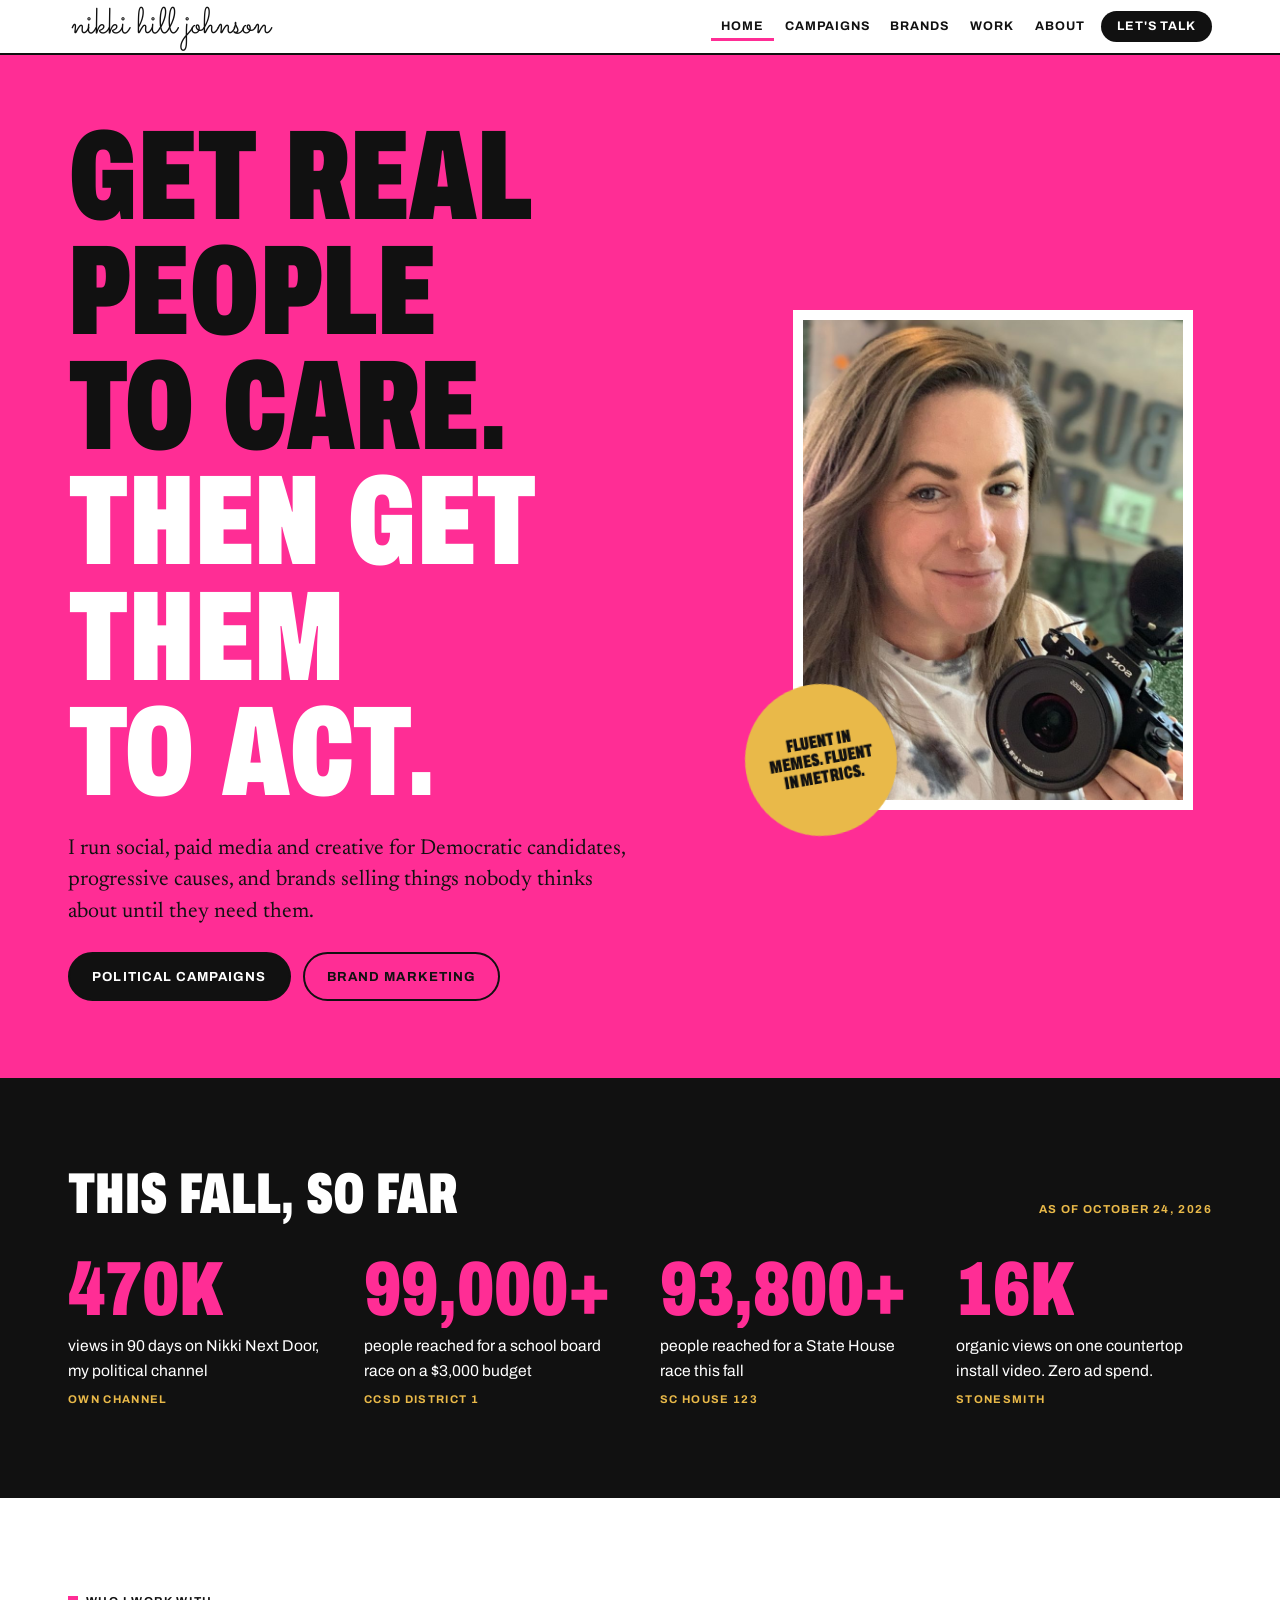
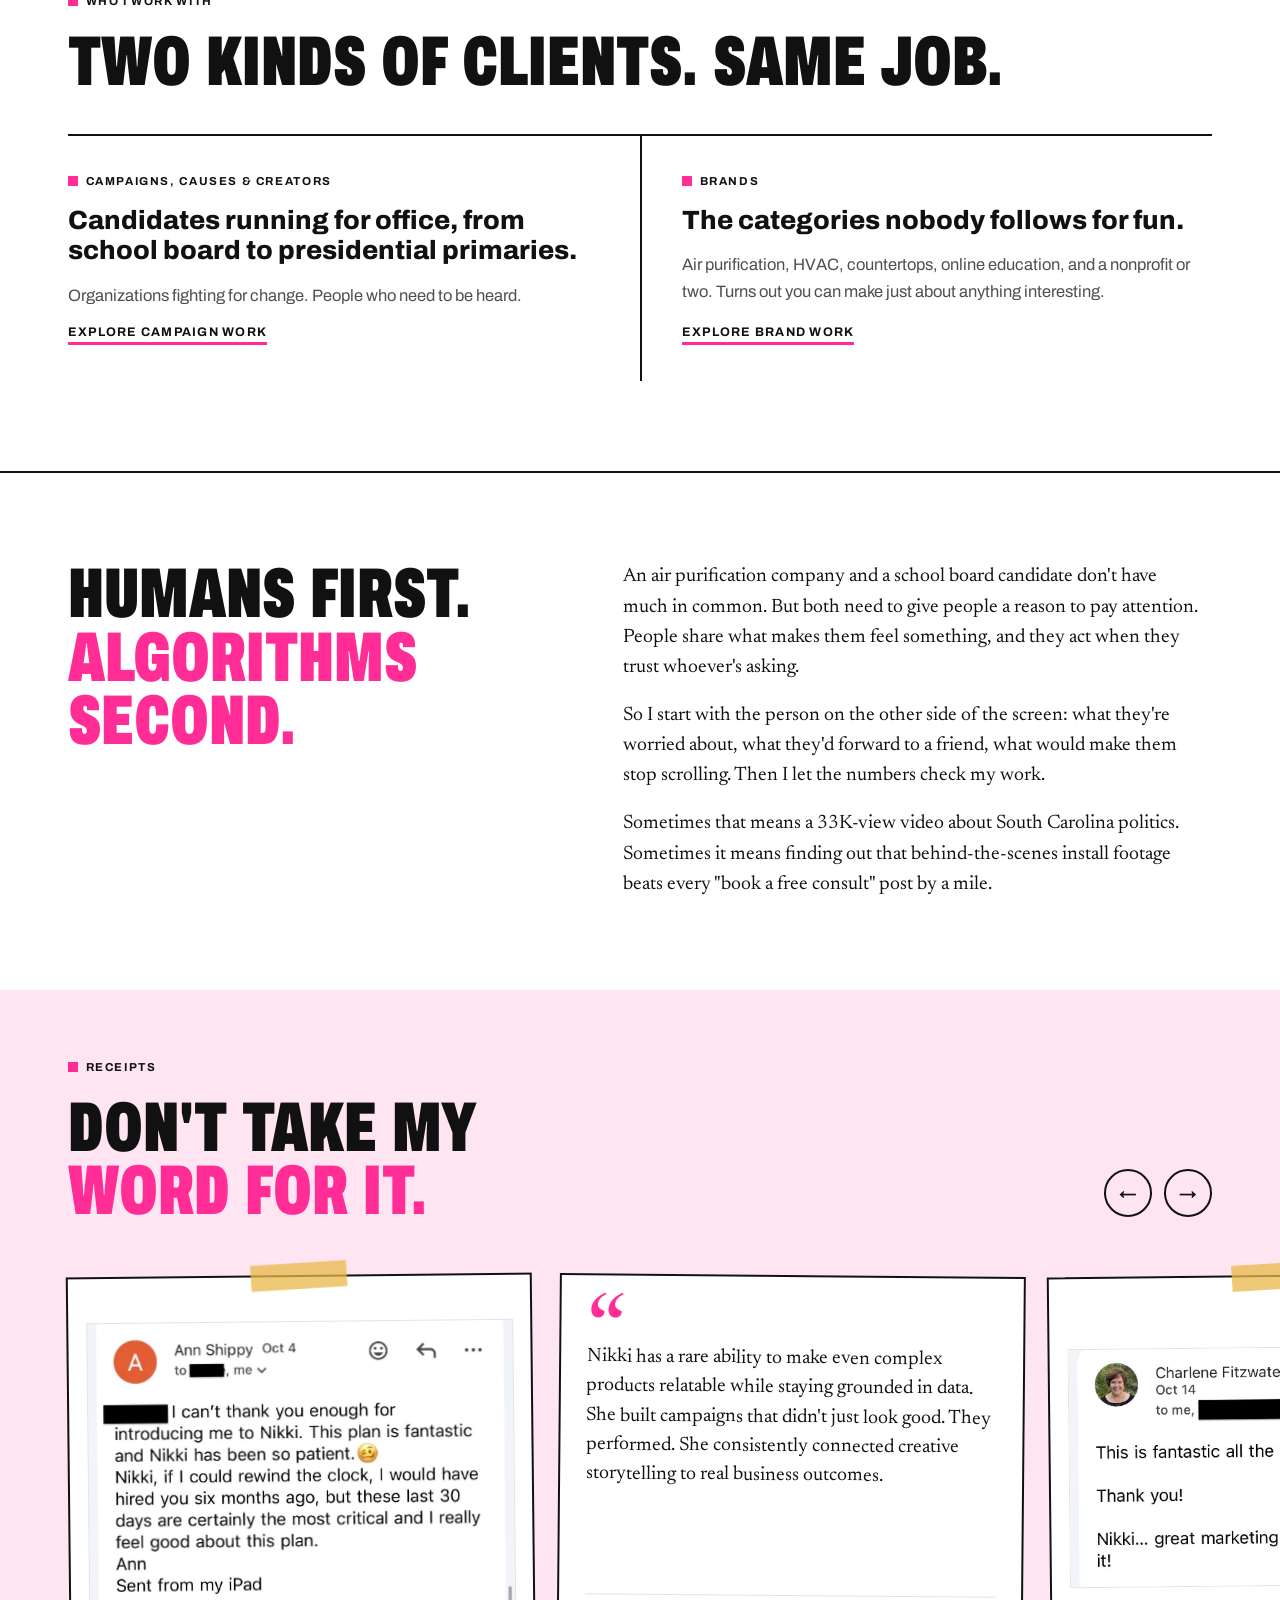
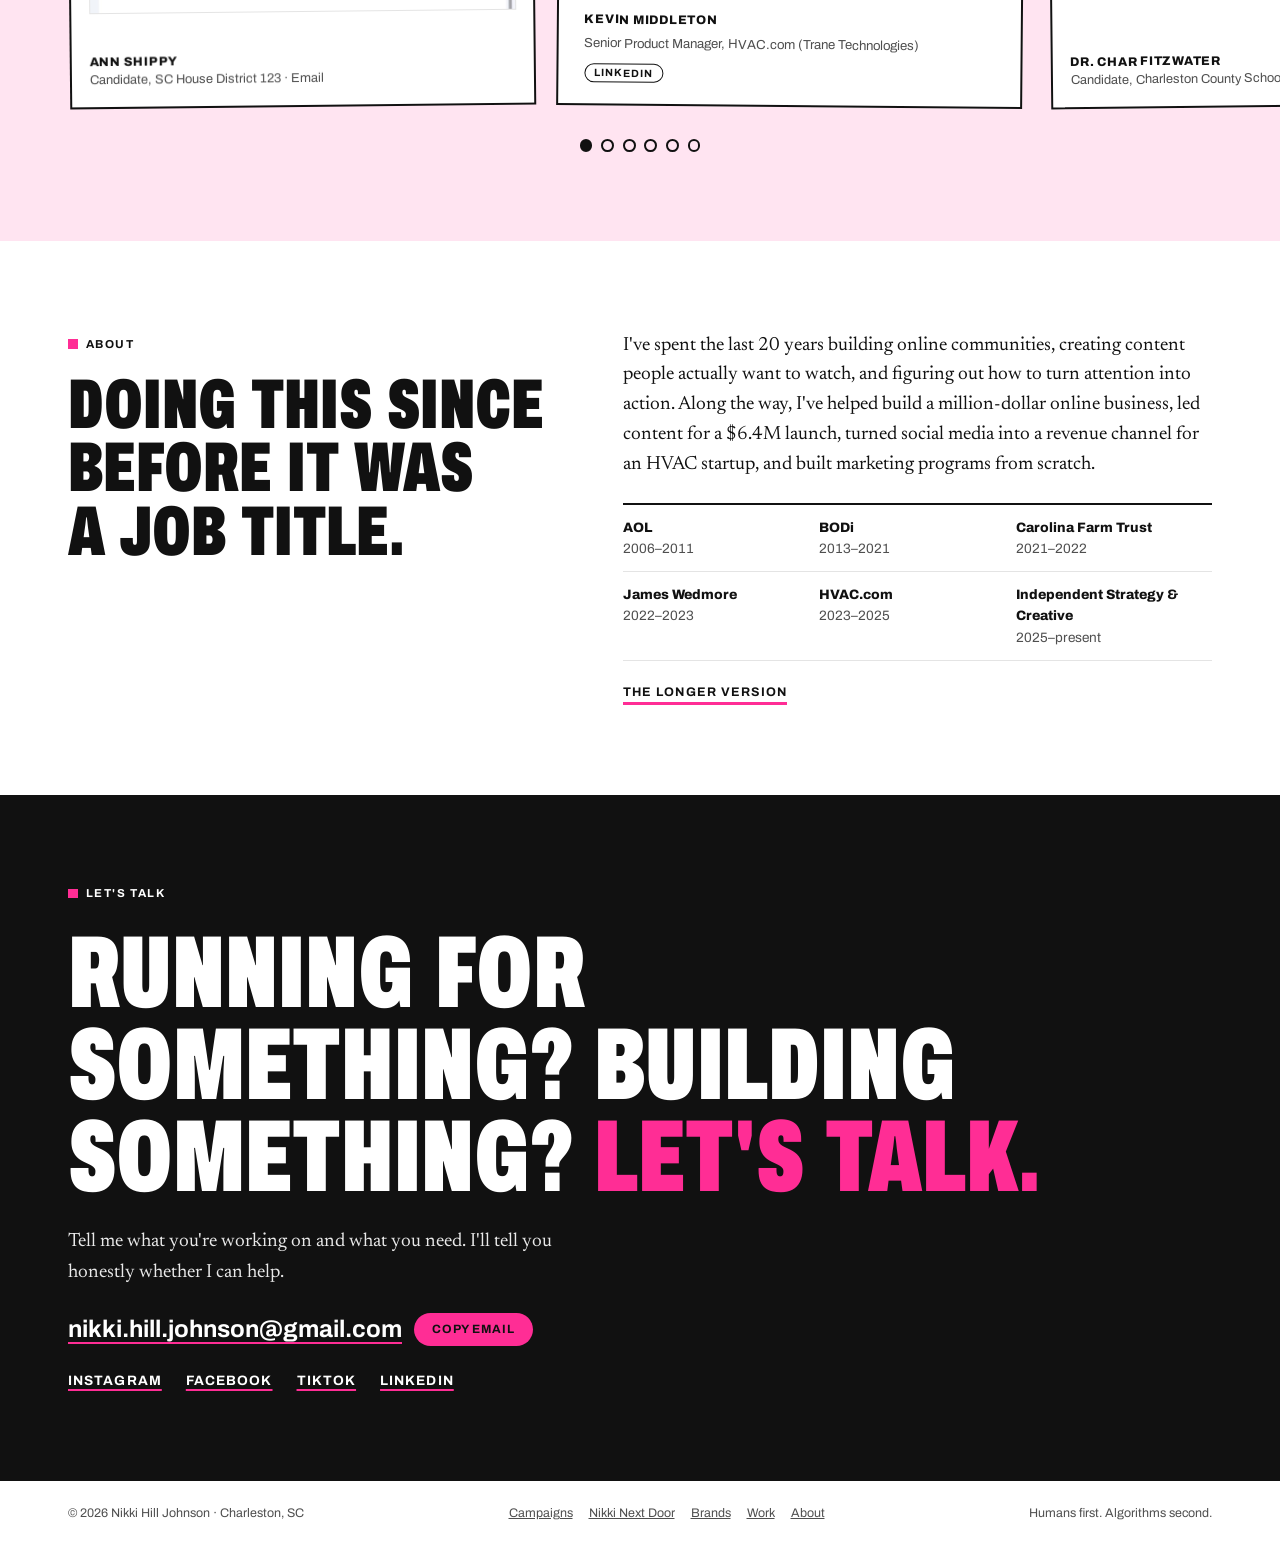
==== index.html @ c7a011a1 "update" ====
<!doctype html>
<html lang="en">
<head>
<meta charset="utf-8">
<meta name="viewport" content="width=device-width, initial-scale=1, viewport-fit=cover">
<title>Nikki Hill Johnson | Social, Paid Media &amp; Creative · Charleston, SC</title>
<meta name="description" content="Social, paid media and creative for Democratic candidates, progressive causes, and brands. 15+ years. Charleston, SC.">
<link rel="canonical" href="https://nikkihilljohnson.com/">
<link rel="icon" href="/favicon.svg" type="image/svg+xml">
<link rel="icon" href="/favicon-32.png" sizes="32x32" type="image/png">
<link rel="apple-touch-icon" href="/apple-touch-icon.png">
<meta property="og:type" content="website">
<meta property="og:site_name" content="Nikki Hill Johnson">
<meta property="og:title" content="Nikki Hill Johnson">
<meta property="og:description" content="Get real people to care. Then get them to act. Social, paid media and creative for campaigns, causes and brands.">
<meta property="og:url" content="https://nikkihilljohnson.com/">
<meta property="og:image" content="https://nikkihilljohnson.com/media/share-card.jpg">
<meta property="og:image:width" content="1200">
<meta property="og:image:height" content="630">
<meta property="og:image:alt" content="Get real people to care. Then get them to act. Nikki Hill Johnson, nikkihilljohnson.com">
<meta name="twitter:card" content="summary_large_image">
<meta name="twitter:image" content="https://nikkihilljohnson.com/media/share-card.jpg">
<script>(function(){var m={"campaigns":"/campaigns","brands":"/brands","work":"/work","about":"/about","case-char":"/campaigns#case-char","case-ann":"/campaigns#case-ann","case-katie":"/campaigns#case-katie","case-maple":"/brands#case-maple","case-stonesmith":"/brands#case-stonesmith","case-hvac":"/brands#case-hvac","case-wedmore":"/brands#case-wedmore","case-nyag":"/brands#case-nyag","case-cft":"/brands#case-cft","case-nnd":"/nikki-next-door"},h=location.hash.slice(1);if(m[h])location.replace(m[h]);})()</script>
<link rel="preconnect" href="https://fonts.googleapis.com">
<link rel="preconnect" href="https://fonts.gstatic.com" crossorigin>
<link rel="stylesheet" href="https://fonts.googleapis.com/css2?family=Archivo:wdth,wght@62..125,400..900&family=Newsreader:ital,opsz,wght@0,6..72,400;1,6..72,400&family=Sacramento&display=swap">
<link rel="stylesheet" href="/styles.css">
<script type="application/ld+json">{"@context": "https://schema.org", "@graph": [{"@type": "Person", "@id": "https://nikkihilljohnson.com/#nikki", "name": "Nikki Hill Johnson", "alternateName": "Nikki Next Door", "url": "https://nikkihilljohnson.com/", "image": "https://nikkihilljohnson.com/media/camera.jpg", "email": "mailto:nikki.hill.johnson@gmail.com", "jobTitle": "Digital Marketing Strategist", "description": "Charleston, SC digital strategist running social, paid media and creative for Democratic candidates, progressive causes and brands. Creator of Nikki Next Door.", "address": {"@type": "PostalAddress", "addressLocality": "Charleston", "addressRegion": "SC", "addressCountry": "US"}, "homeLocation": {"@type": "Place", "name": "Charleston, South Carolina"}, "knowsAbout": ["Social media strategy", "Paid social advertising", "Meta ads", "Political campaigns", "Content strategy", "Short-form video", "South Carolina politics"], "sameAs": ["https://instagram.com/nikkihilljohnson", "https://www.threads.net/@nikkihilljohnson", "https://www.tiktok.com/@nikkinextdoorsc", "https://www.facebook.com/nikkinextdoorsc", "https://www.linkedin.com/in/nikkihilljohnson/"]}, {"@type": "WebSite", "@id": "https://nikkihilljohnson.com/#site", "url": "https://nikkihilljohnson.com/", "name": "Nikki Hill Johnson", "publisher": {"@id": "https://nikkihilljohnson.com/#nikki"}}, {"@type": "WebPage", "@id": "https://nikkihilljohnson.com/#page", "url": "https://nikkihilljohnson.com/", "name": "Nikki Hill Johnson | Social, Paid Media & Creative · Charleston, SC", "description": "Social, paid media and creative for Democratic candidates, progressive causes, and brands. 15+ years. Charleston, SC.", "isPartOf": {"@id": "https://nikkihilljohnson.com/#site"}, "about": {"@id": "https://nikkihilljohnson.com/#nikki"}}]}</script>
<script>document.documentElement.classList.add("js")</script>
</head>
<body data-page="home">

<header class="site">
  <div class="wrap">
    <a class="logo" aria-label="Nikki Hill Johnson, home" href="/">nikki hill johnson</a>
    <button class="menu-btn" type="button" id="menu-btn" aria-expanded="false" aria-controls="site-nav"><span class="bars" aria-hidden="true"></span><span class="sr">Menu</span></button>
    <nav aria-label="Main" id="site-nav">
      <a id="nav-home" href="/">Home</a>
      <a id="nav-campaigns" href="/campaigns">Campaigns</a>
      <a id="nav-brands" href="/brands">Brands</a>
      <a id="nav-work" href="/work">Work</a>
      <a id="nav-about" href="/about">About</a>
      <a class="talk" href="#contact" data-jump="contact">Let's talk</a>
    </nav>
  </div>
</header>

<main>
<div class="view" id="view-home">
  <section class="cover">
    <div class="wrap">
      <div class="copy">
        <h1 class="cond"><span>Get real people to care.</span><span class="w">Then get them to act.</span></h1>
        <p class="dek">I run social, paid media and creative for Democratic candidates, progressive causes, and brands selling things nobody thinks about until they need them.</p>
        <div class="actions">
          <a class="btn solid" href="/campaigns">Political Campaigns</a>
          <a class="btn ghost" href="/brands">Brand Marketing</a>
        </div>
      </div>
      <figure class="print">
        <img src="/media/camera.jpg" alt="Nikki Hill Johnson holding a camera with a shotgun mic">
        <div class="sticker" aria-hidden="true">Fluent in memes. Fluent in metrics.</div>
      </figure>
    </div>
  </section>

  <section class="band">
    <div class="wrap">
      <div class="band-head">
        <h2 class="cond">This fall, so far</h2>
        <span class="asof">As of October 24, 2026</span>
      </div>
      <ul class="proof">
        <li><span class="big">470K</span><p>views in 90 days on Nikki Next Door, my political channel</p><span class="src">Own channel</span></li>
        <li><span class="big">99,000+</span><p>people reached for a school board race on a $3,000 budget</p><span class="src">CCSD District 1</span></li>
        <li><span class="big">93,800+</span><p>people reached for a State House race this fall</p><span class="src">SC House 123</span></li>
        <li><span class="big">16K</span><p>organic views on one countertop install video. Zero ad spend.</p><span class="src">StoneSmith</span></li>
      </ul>
    </div>
  </section>

  <section>
    <div class="wrap">
      <span class="label">Who I work with</span>
      <h2 class="cond h2" style="margin-top:1rem">Two kinds of clients. Same job.</h2>
      <div class="doors">
        <div class="door">
          <span class="label">Campaigns, causes &amp; creators</span>
          <h3>Candidates running for office, from school board to presidential primaries.</h3>
          <p>Organizations fighting for change. People who need to be heard.</p>
          <a class="go" href="/campaigns">Explore Campaign Work</a>
        </div>
        <div class="door">
          <span class="label">Brands</span>
          <h3>The categories nobody follows for fun.</h3>
          <p>Air purification, HVAC, countertops, online education, and a nonprofit or two. Turns out you can make just about anything interesting.</p>
          <a class="go" href="/brands">Explore Brand Work</a>
        </div>
      </div>
    </div>
  </section>

  <section class="rule">
    <div class="wrap split">
      <h2 class="cond h2">Humans first. <span class="p">Algorithms second.</span></h2>
      <div class="reading">
        <p>An air purification company and a school board candidate don't have much in common. But both need to give people a reason to pay attention. People share what makes them feel something, and they act when they trust whoever's asking.</p>
        <p>So I start with the person on the other side of the screen: what they're worried about, what they'd forward to a friend, what would make them stop scrolling. Then I let the numbers check my work.</p>
        <p>Sometimes that means a 33K-view video about South Carolina politics. Sometimes it means finding out that behind-the-scenes install footage beats every "book a free consult" post by a mile.</p>
      </div>
    </div>
  </section>

  <section class="proof-sec" id="receipts" aria-roledescription="carousel" aria-label="Testimonials">
    <div class="wrap">
      <div class="tc-head">
        <div>
          <span class="label">Receipts</span>
          <h2 class="cond h2" style="margin-top:1rem">Don't take my <span class="p" style="display:block">word for it.</span></h2>
        </div>
        <div class="tc-ctl">
          <button type="button" class="tc-prev" aria-label="Previous testimonial">←</button>
          <button type="button" class="tc-next" aria-label="Next testimonial">→</button>
        </div>
      </div>
    </div>
    <div class="tc">
      <div class="tc-track" tabindex="0" aria-label="Testimonials, scroll sideways for more">
        <figure class="tc-card tc-shot"><div class="tc-paper"><div class="tc-imgbox"><img src="/media/r-ann-rewind.jpg" alt="Email from Ann Shippy" width="1179" height="801" loading="lazy" decoding="async"><span class="tc-more" aria-hidden="true">Tap to read</span></div><p class="sr">I can't thank you enough for introducing me to Nikki. This plan is fantastic and Nikki has been so patient. Nikki, if I could rewind the clock, I would have hired you six months ago, but these last 30 days are certainly the most critical and I really feel good about this plan. Ann</p><figcaption><b>Ann Shippy</b> Candidate, SC House District 123 · Email</figcaption></div></figure>
        <figure class="tc-card tc-quote"><div class="tc-paper"><span class="tc-mark" aria-hidden="true">“</span><blockquote><p>Nikki has a rare ability to make even complex products relatable while staying grounded in data. She built campaigns that didn't just look good. They performed. She consistently connected creative storytelling to real business outcomes.</p></blockquote><figcaption><b>Kevin Middleton</b><span>Senior Product Manager, HVAC.com (Trane Technologies)</span><span class="tc-src">LinkedIn</span></figcaption></div></figure>
        <figure class="tc-card tc-shot"><div class="tc-paper"><div class="tc-imgbox"><img src="/media/r-char-fantastic.jpg" alt="Email from Char Fitzwater" width="1179" height="657" loading="lazy" decoding="async"><span class="tc-more" aria-hidden="true">Tap to read</span></div><p class="sr">This is fantastic all the way around!!! Thank you! Nikki… great marketing communication! Love it!</p><figcaption><b>Dr. Char Fitzwater</b> Candidate, Charleston County School Board · Email</figcaption></div></figure>
        <figure class="tc-card tc-quote"><div class="tc-paper"><span class="tc-mark" aria-hidden="true">“</span><blockquote><p>I've been recommending Nikki to other businesses because her content is sharp and instantly elevates how professional our social media looks.</p></blockquote><figcaption><b>Garrett Smith</b><span>CEO, StoneSmith Countertops</span><span class="tc-src">Review</span></figcaption></div></figure>
        <figure class="tc-card tc-shot"><div class="tc-paper"><div class="tc-imgbox"><img src="/media/r-andrew.jpg" alt="Email from Maple Air" width="1179" height="1126" loading="lazy" decoding="async"><span class="tc-more" aria-hidden="true">Tap to read</span></div><p class="sr">Good post today – best one yet. Sending to principal for sure!</p><figcaption><b>Maple Air</b> On a video about germs in schools · Email</figcaption></div></figure>
        <figure class="tc-card tc-quote"><div class="tc-paper"><span class="tc-mark" aria-hidden="true">“</span><blockquote><p>Nikki can take an undefined space and turn it into something cohesive, engaging, and scalable. She combines strong creative instincts with real audience insight, and she brings an energy that makes collaboration genuinely enjoyable.</p></blockquote><figcaption><b>Lee Basnight</b><span>Head Creative Strategist, SAUHS Studios</span><span class="tc-src">LinkedIn</span></figcaption></div></figure>
      </div>
    </div>
    <div class="wrap"><div class="tc-dots" role="group" aria-label="Choose a testimonial"><button type="button" aria-label="Testimonial 1 of 6"></button><button type="button" aria-label="Testimonial 2 of 6"></button><button type="button" aria-label="Testimonial 3 of 6"></button><button type="button" aria-label="Testimonial 4 of 6"></button><button type="button" aria-label="Testimonial 5 of 6"></button><button type="button" aria-label="Testimonial 6 of 6"></button></div></div>
  </section>

  <section>
    <div class="wrap split">
      <div>
        <span class="label">About</span>
        <h2 class="cond h2" style="margin-top:1rem">Doing this since before it was a job title.</h2>
      </div>
      <div style="display:flex;flex-direction:column;gap:1rem">
        <p class="serif" style="font-size:1.2rem;line-height:1.55">I've spent the last 20 years building online communities, creating content people actually want to watch, and figuring out how to turn attention into action. Along the way, I've helped build a million-dollar online business, led content for a $6.4M launch, turned social media into a revenue channel for an HVAC startup, and built marketing programs from scratch.</p>
        <ul class="cv" aria-label="Career">
          <li><b>AOL</b><span>2006–2011</span></li>
          <li><b>BODi</b><span>2013–2021</span></li>
          <li><b>Carolina Farm Trust</b><span>2021–2022</span></li>
          <li><b>James Wedmore</b><span>2022–2023</span></li>
          <li><b>HVAC.com</b><span>2023–2025</span></li>
          <li><b>Independent Strategy &amp; Creative</b><span>2025–present</span></li>
        </ul>
        <a class="go" style="margin-top:.5rem" href="/about">The longer version</a>
      </div>
    </div>
  </section>
</div>

<section class="contact" id="contact">
  <div class="wrap">
    <span class="label">Let's talk</span>
    <h2 class="cond">Running for something? Building something? <span class="p">Let's talk.</span></h2>
    <p>Tell me what you're working on and what you need. I'll tell you honestly whether I can help.</p>
    <div class="mail">
      <a id="email" class="email" href="mailto:nikki.hill.johnson@gmail.com">nikki.hill.johnson@gmail.com</a>
      <button class="copy-btn" type="button" id="copy-email">Copy email</button>
    </div>
    <div class="links">
      <a href="https://instagram.com/nikkihilljohnson" target="_blank" rel="noopener">Instagram</a>
      <a href="https://www.facebook.com/nikkinextdoorsc" target="_blank" rel="noopener">Facebook</a>
      <a href="https://www.tiktok.com/@nikkinextdoorsc" target="_blank" rel="noopener">TikTok</a>
      <a href="https://www.linkedin.com/in/nikkihilljohnson/" target="_blank" rel="noopener">LinkedIn</a>
    </div>
  </div>
</section>
</main>

<footer class="site"><div class="wrap"><span>© 2026 Nikki Hill Johnson · Charleston, SC</span><span class="foot-links"><a href="/campaigns">Campaigns</a><a href="/nikki-next-door">Nikki Next Door</a><a href="/brands">Brands</a><a href="/work">Work</a><a href="/about">About</a></span><span>Humans first. Algorithms second.</span></div></footer>

<div class="lbx" id="lbx" hidden role="dialog" aria-modal="true" aria-label="Enlarged view">
  <div class="lbx-top"><span class="lbx-count" id="lbx-count"></span><button type="button" class="lbx-close" id="lbx-close" aria-label="Close enlarged view">Close ✕</button></div>
  <div class="lbx-stage" id="lbx-stage"></div>
  <button type="button" class="lbx-nav prev" id="lbx-prev" aria-label="Previous item">←</button>
  <button type="button" class="lbx-nav next" id="lbx-next" aria-label="Next item">→</button>
  <p class="lbx-cap" id="lbx-cap"></p>
</div>
<script src="/site.js"></script>
</body>
</html>
---- styles.css ----
/* Layout: a political magazine. Hot-pink cover, condensed cover lines, serif for the reading voice.
   Single deliberate light look (print object). Pink = fills + big type only; small text stays black. */
:root{
  color-scheme:light;
  --paper:#FFFFFF; --ink:#111111; --grey:#4F4F4F; --line:#E4E4E4;
  --pink:#FF2D95; --blush:#FFE4F1; --teal:#0F8B8D; --gold:#E9B949;
  --sans:"Archivo","Helvetica Neue",Arial,sans-serif;
  --serif:"Newsreader",Georgia,"Times New Roman",serif;
  --script:"Sacramento","Snell Roundhand",cursive;
  --wrap:76rem;
}
*{box-sizing:border-box}
body{background:var(--paper);color:var(--ink);font-family:var(--sans);font-size:16.5px;line-height:1.6;-webkit-font-smoothing:antialiased}
body::before{content:"";position:fixed;inset:0 0 auto;height:env(safe-area-inset-top,0px);z-index:10;background:var(--paper)}
.wrap{max-width:var(--wrap);margin-inline:auto;padding-left:max(16px,env(safe-area-inset-left,0px));padding-right:max(16px,env(safe-area-inset-right,0px))}
@media (min-width:760px){.wrap{padding-left:max(36px,env(safe-area-inset-left,0px));padding-right:max(36px,env(safe-area-inset-right,0px))}}
h1,h2,h3,p{margin:0}
h1,h2,h3{text-wrap:balance}
a{color:inherit}
img,video{max-width:100%}
:focus-visible{outline:3px solid var(--ink);outline-offset:3px}
.cond{font-family:var(--sans);font-stretch:62%;font-weight:900;text-transform:uppercase;line-height:.9;letter-spacing:0}
.label{display:inline-flex;align-items:center;gap:.5rem;font-size:.72rem;font-weight:700;letter-spacing:.14em;text-transform:uppercase}
.label::before{content:"";width:.6rem;height:.6rem;background:var(--pink)}
.serif{font-family:var(--serif)}
.rule{border-top:2px solid var(--ink)}

.note{background:var(--ink);color:#fff;font-size:.78rem}
.note .wrap{padding-block:.5rem}
.note b{color:var(--gold)}

header.site{position:sticky;top:env(safe-area-inset-top,0px);z-index:5;background:var(--paper);border-bottom:2px solid var(--ink)}
header.site .wrap{display:flex;align-items:center;justify-content:space-between;gap:.5rem 1rem;padding-block:.5rem;flex-wrap:wrap}
.logo{font-family:var(--script);font-size:2.3rem;line-height:1;color:var(--ink);background:none;border:0;padding:0 .2rem;cursor:pointer}
nav{display:flex;flex-wrap:wrap;gap:.1rem;align-items:center}
nav button,nav a{font:700 .78rem var(--sans);letter-spacing:.08em;text-transform:uppercase;color:var(--ink);background:none;border:0;padding:.5rem .6rem;cursor:pointer;text-decoration:none}
nav button[aria-current="page"],nav a[aria-current="page"]{box-shadow:inset 0 -3px 0 var(--pink)}
nav .talk{background:var(--ink);color:#fff;border-radius:999px;padding:.55rem 1rem;margin-left:.3rem}

.btn{display:inline-flex;align-items:center;font:700 .82rem var(--sans);letter-spacing:.08em;text-transform:uppercase;padding:.95rem 1.4rem;border-radius:999px;border:2px solid var(--ink);cursor:pointer;text-decoration:none}
.btn.solid{background:var(--ink);color:#fff}
.btn.ghost{background:transparent;color:var(--ink)}
.actions{display:flex;gap:.75rem;flex-wrap:wrap}

section{padding-block:clamp(3.25rem,7vw,6rem)}
.h2{font-size:clamp(2.4rem,6vw,4.4rem)}

/* cover */
.cover{background:var(--pink);padding-block:clamp(2.5rem,5vw,4.5rem) clamp(3rem,6vw,5.5rem)}
.cover .wrap,.c-hero .wrap{display:grid;grid-template-columns:1fr;gap:3rem;align-items:center}
@media (min-width:900px){.cover .wrap,.c-hero .wrap{grid-template-columns:1.35fr .9fr}}
.copy{display:flex;flex-direction:column;gap:1.5rem;min-width:0}
.cover h1{font-size:clamp(3.3rem,10vw,8rem)}
.cover h1 span{display:block}
.cover h1 .w{color:#fff}
.dek{font-family:var(--serif);font-size:clamp(1.15rem,2vw,1.35rem);line-height:1.45;max-width:35rem}
.print{position:relative;margin:0;justify-self:center;width:min(100%,25rem);z-index:0}
.print img{display:block;width:100%;aspect-ratio:4/5;object-fit:cover;object-position:50% 20%;border:10px solid #fff;background:#fff}
.sticker{position:absolute;left:-.9rem;bottom:-1.6rem;width:8.5rem;height:8.5rem;border-radius:50%;background:var(--gold);color:var(--ink);display:grid;place-items:center;text-align:center;padding:1rem;transform:rotate(-10deg);font:900 1rem/1 var(--sans);font-stretch:62%;text-transform:uppercase}
@media (min-width:900px){.sticker{left:-3rem;width:9.5rem;height:9.5rem;font-size:1.12rem}}
.print.teal,.print.gold{width:min(100%,30rem)}
.print.teal img{aspect-ratio:4/3;object-position:50% 40%}
.print.gold img{aspect-ratio:4/5;object-fit:contain;background:#fff}
img,video{height:auto}
.print.teal::before,.print.gold::before{content:"";position:absolute;inset:1.2rem -1.2rem -1.2rem 1.2rem;z-index:-1}
.print.teal::before{background:var(--teal)}
.print.gold::before{background:var(--gold)}
.page-h1{font-size:clamp(3.2rem,9.5vw,7.2rem)}
.hl{background:var(--pink);padding:0 .12em;box-decoration-break:clone;-webkit-box-decoration-break:clone}
.filter{font-weight:800;font-size:1.1rem;border-left:6px solid var(--pink);padding-left:.9rem}

/* proof band */
.band{background:var(--ink);color:#fff}
.band-head{display:flex;justify-content:space-between;align-items:baseline;gap:1rem;flex-wrap:wrap;margin-bottom:2.25rem}
.band-head h2{font-size:clamp(2.2rem,5vw,3.6rem)}
.asof{font-size:.72rem;font-weight:700;letter-spacing:.12em;text-transform:uppercase;color:var(--gold)}
.asof.dark{color:var(--ink);display:inline-flex;align-items:center;gap:.5rem}
.asof.dark::before{content:"";width:.55rem;height:.55rem;border-radius:50%;background:var(--pink)}
.proof{display:grid;grid-template-columns:repeat(auto-fit,minmax(13.5rem,1fr));gap:2.25rem 2.5rem;list-style:none;margin:0;padding:0}
.proof li{display:flex;flex-direction:column;gap:.5rem;min-width:0}
.big{font-family:var(--sans);font-stretch:70%;font-weight:900;font-size:clamp(3rem,6.5vw,4.8rem);line-height:.9;color:var(--pink);font-variant-numeric:tabular-nums}
.proof p{font-size:.98rem;max-width:18rem}
.proof .src{font-size:.7rem;font-weight:700;letter-spacing:.12em;text-transform:uppercase;color:var(--gold)}

/* doors */
.doors{display:grid;grid-template-columns:1fr;margin-top:2.5rem;border-top:2px solid var(--ink)}
@media (min-width:800px){.doors{grid-template-columns:1fr 1fr}.door + .door{border-left:2px solid var(--ink)}}
.door{display:flex;flex-direction:column;gap:1rem;padding:2rem 0;min-width:0}
@media (min-width:800px){.door{padding:2.25rem 2.5rem 2.25rem 0}.door + .door{padding-left:2.5rem;padding-right:0}}
@media (max-width:799px){.door + .door{border-top:1px solid var(--line)}}
.door h3{font-size:1.65rem;line-height:1.15;font-weight:800}
.door p{color:var(--grey)}
.go{margin-top:auto;align-self:flex-start;font:700 .78rem var(--sans);letter-spacing:.1em;text-transform:uppercase;background:none;border:0;border-bottom:3px solid var(--pink);padding:0 0 .2rem;cursor:pointer;color:var(--ink)}

/* pov */
.split{display:grid;gap:2rem}
@media (min-width:900px){.split{grid-template-columns:1fr 1.2fr;gap:4rem;align-items:start}}
.p{color:var(--pink)}
.reading{display:flex;flex-direction:column;gap:1.1rem;font-family:var(--serif);font-size:1.22rem;line-height:1.55;max-width:36rem}

/* quotes */
.quotes-sec{background:var(--blush)}
.quotes{display:grid;grid-template-columns:1fr;gap:2.5rem;margin-top:2rem}
@media (min-width:900px){.quotes{grid-template-columns:repeat(3,1fr)}}
blockquote{margin:0;display:flex;flex-direction:column;gap:1rem;min-width:0}
blockquote::before{content:"\201C";font:900 4.5rem/.6 var(--serif);color:var(--pink)}
blockquote p{font-family:var(--serif);font-size:1.28rem;line-height:1.4}
blockquote footer{font-size:.82rem;color:var(--grey)}
blockquote footer b{color:var(--ink)}
.pull{background:var(--pink);padding:clamp(1.75rem,4vw,3rem);margin-top:2.5rem}
.pull blockquote::before{color:#fff}
.pull blockquote p{font-size:clamp(1.6rem,3.6vw,2.6rem);line-height:1.2;max-width:50rem}
.pull blockquote footer{color:var(--ink)}
.pull{width:fit-content;max-width:100%;box-sizing:border-box;padding:clamp(1.4rem,3vw,2.2rem) clamp(1.4rem,3.2vw,2.6rem)}
.pull blockquote::before{display:block;line-height:1;height:2.3rem;margin-top:.35rem;overflow:hidden}
.pull blockquote p{max-width:42rem;margin:0 0 .9rem}

/* career list */
.cv{list-style:none;margin:.5rem 0 0;padding:0;display:grid;grid-template-columns:repeat(auto-fit,minmax(10rem,1fr));border-top:2px solid var(--ink)}
.cv li{padding:.7rem 1rem .7rem 0;border-bottom:1px solid var(--line);display:flex;flex-direction:column;font-size:.85rem}
.cv b{font-weight:800}
.cv span{color:var(--grey);font-variant-numeric:tabular-nums}

/* contact */
.contact{background:var(--ink);color:#fff}
.contact .wrap{display:flex;flex-direction:column;gap:1.5rem}
.contact h2{font-size:clamp(2.8rem,8vw,6.5rem)}
.contact p{font-family:var(--serif);font-size:1.2rem;max-width:34rem;color:#E9E9E9}
.mail{display:flex;gap:.75rem;align-items:center;flex-wrap:wrap}
.mail code{font:700 clamp(1.05rem,3.5vw,1.5rem) var(--sans);user-select:all;word-break:break-all}
.copy-btn{font:700 .75rem var(--sans);letter-spacing:.08em;text-transform:uppercase;background:var(--pink);color:var(--ink);border:0;border-radius:999px;padding:.6rem 1.1rem;cursor:pointer}
.links{display:flex;gap:1.5rem;flex-wrap:wrap;font-size:.85rem;font-weight:700;letter-spacing:.08em;text-transform:uppercase}
.links a{color:#fff;text-decoration-color:var(--pink);text-underline-offset:4px;text-decoration-thickness:2px}
footer.site .wrap{padding-block:1.4rem;font-size:.78rem;color:var(--grey);display:flex;justify-content:space-between;gap:1rem;flex-wrap:wrap}

/* services + method */
.offers{display:grid;grid-template-columns:1fr;margin-top:2.25rem;border-top:2px solid var(--ink)}
@media (min-width:760px){.offers{grid-template-columns:1fr 1fr}}
.offer{padding:1.6rem 1.5rem 1.6rem 0;border-bottom:1px solid var(--line);display:flex;flex-direction:column;gap:.5rem;min-width:0}
.offer h3{font-size:1.35rem;font-weight:800}
.offer p{color:var(--grey)}
.offer.creator h3::after{content:"New";margin-left:.6rem;font-size:.65rem;letter-spacing:.12em;text-transform:uppercase;background:var(--gold);padding:.2rem .5rem;vertical-align:middle;border-radius:999px}
.method{list-style:none;margin:2.25rem 0 0;padding:0;display:grid;grid-template-columns:1fr;gap:2rem;counter-reset:m}
@media (min-width:760px){.method{grid-template-columns:1fr 1fr}}
@media (min-width:1100px){.method{grid-template-columns:repeat(4,1fr)}}
.method li{counter-increment:m;display:flex;flex-direction:column;gap:.45rem;min-width:0}
.method li::before{content:counter(m);font:900 3.4rem/.9 var(--sans);font-stretch:62%;color:var(--teal)}
.method b{font-weight:800;font-size:1.05rem}
.method p{color:var(--grey);font-size:.95rem}

/* case studies */
.cycle-head{display:flex;justify-content:space-between;align-items:baseline;gap:1rem;flex-wrap:wrap}
.case{display:grid;grid-template-columns:1fr;gap:2rem;padding-block:3rem;border-top:2px solid var(--ink)}
.case.first{margin-top:2.25rem}
@media (min-width:900px){.case{grid-template-columns:1.25fr 1fr;gap:4rem}}
.case .main{display:flex;flex-direction:column;gap:1rem;min-width:0}
.meta{display:flex;flex-wrap:wrap;gap:.4rem .5rem;align-items:center;font-size:.72rem;font-weight:700;letter-spacing:.12em;text-transform:uppercase}
.meta .who{font-size:.95rem;letter-spacing:.04em}
.meta .tag{border:1.5px solid currentColor;border-radius:999px;padding:.12rem .55rem}
.case h3{font-size:clamp(1.9rem,3.6vw,2.7rem);font-stretch:70%;font-weight:900;line-height:1;text-transform:uppercase}
.role{font-weight:700;font-size:.95rem}
.txt{font-family:var(--serif);font-size:1.15rem;line-height:1.55;max-width:38rem}
.finding{background:var(--blush);padding:1rem 1.2rem;font-size:.98rem;max-width:38rem}
.finding b{text-decoration:underline;text-decoration-color:var(--pink);text-decoration-thickness:3px;text-underline-offset:4px}
.stats{display:grid;grid-template-columns:repeat(2,minmax(0,1fr));gap:1.6rem 1.25rem;margin:0;align-content:start}
.stats div{display:flex;flex-direction:column;gap:.35rem;border-top:1px solid var(--ink);padding-top:.8rem;min-width:0}
.stats dt{order:2;font-size:.84rem;color:var(--grey);line-height:1.4}
.stats dd{order:1;margin:0;font-family:var(--sans);font-stretch:70%;font-weight:900;font-size:clamp(2.3rem,4.5vw,3.1rem);line-height:.95;color:var(--pink);font-variant-numeric:tabular-nums}
.stats dd.word{font-size:clamp(1.6rem,3vw,2.1rem)}
.case.dark{background:var(--ink);color:#fff;border-top:0;padding-inline:clamp(1.25rem,4vw,3rem);margin-top:1rem}
.case.dark .finding{background:#2A2A2A;color:#fff}
.case.dark .stats div{border-color:#fff}
.case.dark .stats dt{color:#CFCFCF}
.media{grid-column:1/-1;display:flex;gap:1rem;overflow-x:auto;padding-bottom:.6rem;scroll-snap-type:x proximity}
.media > *{flex:0 0 auto;scroll-snap-align:start}
.media figure{margin:0;display:flex;flex-direction:column;gap:.4rem;width:11.5rem}
.media figure.sq{width:14rem}
.media video,.media img{display:block;width:100%;background:#000;border:1px solid var(--line)}
.media video{aspect-ratio:9/16;object-fit:cover}
.media figcaption{font-size:.74rem;color:var(--grey)}
.case.dark .media figcaption{color:#CFCFCF}
.ba{display:grid;grid-template-columns:1fr 1fr;gap:.75rem;max-width:30rem}
.ba figure{margin:0;display:flex;flex-direction:column;gap:.35rem}
.ba img{border:1px solid var(--line);width:100%}
.ba figcaption{font-size:.72rem;font-weight:700;letter-spacing:.12em;text-transform:uppercase}
.ground{font-family:var(--serif);font-size:1.15rem;padding-top:2.5rem}
.logos{display:grid;grid-template-columns:repeat(3,1fr);gap:2rem 1.5rem;align-items:center;justify-items:center;margin-top:2rem;padding-top:1.5rem;border-top:2px solid var(--ink)}
.logos img{height:clamp(3.5rem,8vw,5.5rem);width:100%;max-width:12rem;object-fit:contain;filter:grayscale(1) contrast(1.1)}
@media (min-width:900px){.logos{grid-template-columns:repeat(6,1fr)}}
.caselogo{height:4.5rem;width:auto;align-self:flex-start}
.logos span{font:900 1.35rem/1 var(--sans);font-stretch:70%;text-transform:uppercase;opacity:.85}

/* work */
.chips{display:flex;flex-wrap:wrap;gap:.5rem;margin-top:2rem}
.chips button{font:700 .75rem var(--sans);letter-spacing:.1em;text-transform:uppercase;border:2px solid var(--ink);background:#fff;color:var(--ink);border-radius:999px;padding:.5rem .95rem;cursor:pointer}
.chips button[aria-pressed="true"]{background:var(--ink);color:#fff}
.gallery{columns:2 11rem;column-gap:1rem;margin-top:2rem}
@media (min-width:900px){.gallery{columns:4 13rem}}
.tile{break-inside:avoid;margin:0 0 1.25rem;display:flex;flex-direction:column;gap:.4rem}
.tile img,.tile video{display:block;width:100%;border:1px solid var(--line);background:#000}
.tile video{aspect-ratio:9/16;object-fit:cover}
.tile figcaption{font-size:.76rem;color:var(--grey)}
.tile figcaption b{color:var(--ink);font-weight:800;letter-spacing:.06em;text-transform:uppercase;font-size:.7rem;margin-right:.35rem}
.receipts{background:var(--blush)}
.rwall{columns:1;column-gap:1.25rem;margin-top:2rem}
@media (min-width:700px){.rwall{columns:2}}
@media (min-width:1100px){.rwall{columns:3}}
.rwall figure{break-inside:avoid;margin:0 0 1.25rem;background:#fff;padding:.6rem;border:2px solid var(--ink);display:flex;flex-direction:column;gap:.5rem}
.rwall figure:nth-child(3n+1){transform:rotate(-.6deg)}
.rwall figure:nth-child(3n+2){transform:rotate(.5deg)}
.rwall img{display:block;width:100%}
.rwall figcaption{font-size:.74rem;font-weight:700;letter-spacing:.08em;text-transform:uppercase}

/* about */
.timeline{list-style:none;margin:2rem 0 0;padding:0;border-top:2px solid var(--ink)}
.timeline li{display:grid;grid-template-columns:1fr;gap:.35rem 2rem;padding:1.4rem 0;border-bottom:1px solid var(--line)}
@media (min-width:760px){.timeline li{grid-template-columns:9rem 1fr}}
.timeline .yrs{font:900 1.5rem/1 var(--sans);font-stretch:70%;color:var(--pink);font-variant-numeric:tabular-nums}
.timeline h3{font-size:1.2rem;font-weight:800}
.timeline .ttl{font-size:.9rem;color:var(--grey)}
.timeline p{font-size:.98rem;max-width:44rem;margin-top:.3rem}


[hidden]{display:none!important}
.rot{display:grid;gap:2rem;align-items:center}
@media (min-width:900px){.rot{grid-template-columns:.8fr 1.6fr;gap:4rem}}
.rot-side{display:flex;flex-direction:column;gap:1.25rem;align-items:flex-start}
.rot-ctl{display:flex;align-items:center;gap:.75rem}
.rot-ctl button{width:3rem;height:3rem;border-radius:50%;border:2px solid var(--ink);background:transparent;font:700 1.1rem var(--sans);cursor:pointer;color:var(--ink)}
.rot-ctl button:hover{background:var(--ink);color:#fff}
.rot-n{font:700 .85rem var(--sans);letter-spacing:.08em;font-variant-numeric:tabular-nums;min-width:3.5rem;text-align:center}
.rot-stage{display:grid;min-width:0}
.rq{grid-area:1/1;display:flex;flex-direction:column;gap:1.4rem;justify-content:center}
.rq::before{font-size:5.5rem;margin-bottom:-1.4rem}
.rq p{font-size:clamp(1.5rem,2.8vw,2.3rem)!important;line-height:1.28!important}
.rq footer{display:flex;flex-direction:column;gap:.15rem;font-size:.9rem}
.rq footer b{font-size:1.05rem}
@media (prefers-reduced-motion:no-preference){.rq:not([hidden]){animation:fadein .5s ease-out}@keyframes fadein{from{opacity:0;transform:translateY(6px)}to{opacity:1;transform:none}}}

.vwrap{position:relative;display:block}
.vwrap .play{position:absolute;inset:0;display:grid;place-items:center;background:linear-gradient(transparent 55%,rgba(0,0,0,.35));border:0;cursor:pointer;padding:0}
.vwrap .play span{width:4.2rem;height:4.2rem;border-radius:50%;background:var(--pink);display:grid;place-items:center;box-shadow:0 4px 18px rgba(0,0,0,.35);transition:transform .15s}
.vwrap .play:hover span{transform:scale(1.08)}
.vwrap .play span::before{content:"";margin-left:.3rem;border-left:1.3rem solid var(--ink);border-top:.8rem solid transparent;border-bottom:.8rem solid transparent}

.carbtn{all:unset;display:block;position:relative;cursor:pointer;width:100%}
.carbtn img{display:block;width:100%}
.carbtn:focus-visible{outline:3px solid var(--ink);outline-offset:3px}
.slides{position:absolute;right:.4rem;top:.4rem;background:var(--ink);color:#fff;font:700 .65rem var(--sans);letter-spacing:.08em;text-transform:uppercase;padding:.25rem .5rem;border-radius:999px}
.lb{position:fixed;inset:0;z-index:50;background:rgba(17,17,17,.94);display:flex;flex-direction:column;align-items:center;justify-content:center;gap:1rem;padding:calc(1rem + env(safe-area-inset-top,0px)) max(16px,env(safe-area-inset-right,0px)) calc(1rem + env(safe-area-inset-bottom,0px)) max(16px,env(safe-area-inset-left,0px))}
.lb-track{display:flex;overflow-x:auto;scroll-snap-type:x mandatory;width:min(100%,34rem);gap:0;scrollbar-width:none}
.lb-track::-webkit-scrollbar{display:none}
.lb-track img{flex:0 0 100%;width:100%;max-height:78vh;object-fit:contain;scroll-snap-align:center;background:#000}
.lb-bar{display:flex;align-items:center;gap:1rem;color:#fff}
.lb-bar button{font:700 .8rem var(--sans);letter-spacing:.08em;text-transform:uppercase;background:#fff;color:var(--ink);border:0;border-radius:999px;padding:.6rem 1rem;cursor:pointer}
.lb-bar .x{background:var(--pink)}
.lb-count{font:700 .85rem var(--sans);min-width:4.5rem;text-align:center;font-variant-numeric:tabular-nums}
@media (prefers-reduced-motion:no-preference){
  .view:not([hidden]) h1{animation:rise .55s ease-out both}
  .view:not([hidden]) .sticker{animation:spin .7s .15s ease-out both}
  @keyframes rise{from{transform:translateY(12px);opacity:.35}to{transform:none;opacity:1}}
  @keyframes spin{from{transform:rotate(-40deg) scale(.85)}to{transform:rotate(-10deg) scale(1)}}
}

/* ---- v4 additions ---- */
.sr{position:absolute;width:1px;height:1px;overflow:hidden;clip:rect(0 0 0 0);white-space:nowrap}
.hl{white-space:nowrap}
.menu-btn{display:none;background:none;border:2px solid var(--ink);border-radius:999px;width:2.9rem;height:2.9rem;align-items:center;justify-content:center;cursor:pointer;padding:0}
.menu-btn .bars,.menu-btn .bars::before,.menu-btn .bars::after{display:block;width:1.15rem;height:2px;background:var(--ink);position:relative;transition:transform .2s}
.menu-btn .bars::before,.menu-btn .bars::after{content:"";position:absolute;left:0}
.menu-btn .bars::before{top:-6px}.menu-btn .bars::after{top:6px}
.menu-open .menu-btn .bars{background:transparent}
.menu-open .menu-btn .bars::before{transform:translateY(6px) rotate(45deg)}
.menu-open .menu-btn .bars::after{transform:translateY(-6px) rotate(-45deg)}
@media (max-width:759px){
  header.site .wrap{flex-wrap:nowrap;position:relative}
  .logo{font-size:2rem}
  .menu-btn{display:inline-flex}
  header.site nav{display:none;position:absolute;left:0;right:0;top:100%;background:var(--paper);border-bottom:2px solid var(--ink);flex-direction:column;align-items:stretch;gap:0;padding:.5rem max(16px,env(safe-area-inset-right,0px)) 1rem max(16px,env(safe-area-inset-left,0px))}
  header.site.menu-open nav{display:flex}
  header.site nav button,header.site nav a{font-size:.95rem;padding:.85rem 0;text-align:left;border-bottom:1px solid var(--line)}
  header.site nav button[aria-current="page"],nav a[aria-current="page"]{box-shadow:none;color:var(--ink);text-decoration:underline;text-decoration-color:var(--pink);text-decoration-thickness:3px;text-underline-offset:6px}
  header.site nav .talk{margin:1rem 0 0;text-align:center;border-bottom:0;padding:.85rem 1rem}
  .cover{padding-block:2rem 2.75rem}
  .cover .wrap,.c-hero .wrap{gap:2.25rem}
  .copy{gap:1.15rem}
  .dek{font-size:1.06rem;line-height:1.5}
  .actions{gap:.6rem}
  .actions .btn{padding:.7rem 1.05rem;font-size:.72rem;min-height:44px}
  .print{width:min(100%,19rem)}
  .sticker{width:7rem;height:7rem;font-size:.85rem;left:-.5rem;bottom:-1.2rem}
  section{padding-block:clamp(2.75rem,9vw,4rem)}
  .print.teal::before,.print.gold::before{inset:.8rem -.8rem -.8rem .8rem}
}
main{overflow-x:clip}
.email{font:700 clamp(1.05rem,3.5vw,1.5rem) var(--sans);color:#fff;text-decoration:underline;text-decoration-color:var(--pink);text-decoration-thickness:2px;text-underline-offset:5px;word-break:break-all}
.ig{align-self:flex-start;color:#fff;font-weight:700;font-size:.9rem;text-decoration:underline;text-decoration-color:var(--pink);text-decoration-thickness:2px;text-underline-offset:4px}
.statwrap{display:flex;flex-direction:column;gap:1rem;min-width:0}
.statnote{font-size:.74rem;color:#BDBDBD;letter-spacing:.02em}
.case .main .txt + .txt{margin-top:-.25rem}

/* ---- portfolio rails ---- */
.rail{grid-column:1/-1;position:relative;min-width:0}
.media{--mh:clamp(15rem,40vw,21rem);display:flex;gap:1.1rem;overflow-x:auto;overscroll-behavior-x:contain;scroll-snap-type:x proximity;padding-bottom:.8rem;-webkit-overflow-scrolling:touch}
.media > figure{flex:0 0 auto;width:min-content;margin:0;display:flex;flex-direction:column;gap:.55rem;scroll-snap-align:start}
.media img,.media video{display:block;height:var(--mh);width:auto;max-width:none;border:1px solid var(--line);background:#fff}
.media video{background:#000;object-fit:cover}
.media .carbtn{width:auto;display:block}
.media .vwrap{display:block}
.media figcaption{font-size:.78rem;line-height:1.35;color:var(--grey);min-height:2.7em;display:-webkit-box;-webkit-line-clamp:2;-webkit-box-orient:vertical;overflow:hidden}
.case.dark .media figcaption{color:#CFCFCF}
.case.dark .media img,.case.dark .media video{border-color:#333}
.rail-btn{display:none}
@media (hover:hover) and (min-width:900px){
  .rail-btn{display:grid;place-items:center;position:absolute;top:calc(var(--mh,18rem)/2 - 1.4rem);width:2.8rem;height:2.8rem;border-radius:50%;border:2px solid var(--ink);background:#fff;color:var(--ink);font:700 1.1rem var(--sans);cursor:pointer;z-index:2;box-shadow:0 2px 10px rgba(0,0,0,.12);transition:opacity .2s}
  .rail-btn.prev{left:-1.2rem}.rail-btn.next{right:-1.2rem}
  .rail-btn[disabled]{opacity:0;pointer-events:none}
  .case.dark .rail-btn{border-color:#fff}
}
.rail{--mh:clamp(15rem,40vw,21rem)}

/* clickable work */
.lbable{cursor:zoom-in;transition:transform .15s,box-shadow .15s}
@media (hover:hover){.rwall .lbable:hover,.ba .lbable:hover{transform:translateY(-2px);box-shadow:0 6px 18px rgba(0,0,0,.14)}}
.lbable:focus-visible{outline:3px solid var(--pink);outline-offset:3px}

/* ---- shared lightbox ---- */
.lbx{position:fixed;inset:0;z-index:60;background:rgba(12,12,12,.97);display:flex;flex-direction:column;color:#fff;padding:calc(.75rem + env(safe-area-inset-top,0px)) max(12px,env(safe-area-inset-right,0px)) calc(.75rem + env(safe-area-inset-bottom,0px)) max(12px,env(safe-area-inset-left,0px))}
.lbx-top{display:flex;justify-content:space-between;align-items:center;gap:1rem;min-height:3rem}
.lbx-count{font:700 .8rem var(--sans);letter-spacing:.08em;font-variant-numeric:tabular-nums}
.lbx-close{background:var(--pink);color:var(--ink);border:0;border-radius:999px;font:700 .8rem var(--sans);letter-spacing:.08em;text-transform:uppercase;padding:.75rem 1.1rem;cursor:pointer;min-height:44px}
.lbx-stage{flex:1;min-height:0;display:flex;align-items:center;justify-content:center;position:relative;overflow:auto;touch-action:pan-x pan-y pinch-zoom}
.lbx-stage img{max-width:100%;max-height:100%;object-fit:contain;cursor:zoom-in;user-select:none}
.lbx-stage.zoom{align-items:flex-start;justify-content:flex-start}
.lbx-stage.zoom img{max-width:none;max-height:none;cursor:zoom-out}
.lbx-stage video{max-width:100%;max-height:100%;background:#000}
.lbx-nav{position:absolute;top:50%;transform:translateY(-50%);width:3rem;height:3rem;border-radius:50%;border:0;background:rgba(255,255,255,.92);color:var(--ink);font:700 1.2rem var(--sans);cursor:pointer;z-index:2}
.lbx-nav.prev{left:max(8px,env(safe-area-inset-left,0px))}.lbx-nav.next{right:max(8px,env(safe-area-inset-right,0px))}
.lbx-nav[disabled]{opacity:.25;cursor:default}
.lbx-cap{text-align:center;font-size:.85rem;padding:.6rem 3rem 0;min-height:2.2rem;color:#E6E6E6}
@media (max-width:700px){.lbx-nav{top:auto;bottom:calc(.75rem + env(safe-area-inset-bottom,0px));transform:none;width:2.9rem;height:2.9rem}.lbx-cap{padding-inline:3.6rem}}

/* Oct 27 pm: brand logos, NYAG before/after, case anchors */
.case{scroll-margin-top:5.5rem}
.logos img{height:var(--lh,3.6rem);width:auto;max-width:100%;object-fit:contain;filter:grayscale(1) contrast(1.1);transition:filter .2s,opacity .2s,transform .2s}
.logo-link{display:flex;align-items:center;justify-content:center;width:100%;min-height:5rem;padding:.4rem;border-radius:6px}
.logo-link:hover img,.logo-link:focus-visible img{filter:none;transform:translateY(-2px)}
.logo-link:focus-visible{outline:2px solid var(--pink);outline-offset:3px}
.lg-maple{--lh:2.5rem}.lg-hvac{--lh:4.6rem}.lg-wedmore{--lh:4.1rem}.lg-stonesmith{--lh:3.9rem}.lg-nyag{--lh:2rem}.lg-cft{--lh:4.9rem}
.logos{grid-template-columns:repeat(2,minmax(0,1fr));gap:1.25rem 1rem}
@media (min-width:360px){.logos{grid-template-columns:repeat(3,minmax(0,1fr))}}
@media (min-width:900px){.logos{grid-template-columns:repeat(6,minmax(0,1fr));gap:1.5rem}}
@media (max-width:899px){.lg-maple{--lh:2rem}.lg-hvac{--lh:3.8rem}.lg-wedmore{--lh:3.4rem}.lg-stonesmith{--lh:3.2rem}.lg-nyag{--lh:1.6rem}.lg-cft{--lh:4rem}}
.statnote.light{color:var(--grey)}
.case .ba{grid-column:1/-1;display:grid;grid-template-columns:repeat(2,minmax(0,19rem));gap:clamp(.75rem,3vw,2rem);max-width:none;padding:clamp(1rem,3vw,1.75rem);border:1px solid var(--line);justify-content:center}
.case .ba img{width:100%;height:auto;aspect-ratio:auto;object-fit:contain}
.case .ba figcaption{text-align:center}

/* Work gallery: ordered masonry (JS places cards left to right; DOM order = reading order) */
.gallery.masonry{columns:auto;position:relative}
.gallery.masonry .tile{position:absolute;top:0;left:0;margin:0}
.tile{margin:0 0 1rem;gap:.35rem}
.tile figcaption{line-height:1.35}
.tile figcaption .cl{color:var(--ink);font-weight:800;letter-spacing:.06em;text-transform:uppercase;font-size:.7rem;text-decoration:none;border-bottom:1.5px solid transparent}
.tile figcaption .cl:hover,.tile figcaption .cl:focus-visible{border-bottom-color:var(--pink)}
.tile figcaption .sep{color:var(--grey);margin:0 .3rem}

/* number odometer (JS adds .odo while rolling; plain text is restored at the end) */
.odo{display:inline-block;white-space:nowrap}
.odo .oc{display:inline-block;vertical-align:top;height:var(--w);margin:calc((var(--lh) - var(--w)) / 2) 0;overflow:hidden}
.odo .os{display:block;will-change:transform}
.odo .os span{display:block;height:var(--ih);line-height:var(--ih)}

/* ---- motion pass 2: highlighter, reveals, hovers ---- */
.hl{background:linear-gradient(var(--pink),var(--pink)) 0 0/100% 100% no-repeat}
@keyframes hlswipe{from{background-size:0% 100%}to{background-size:100% 100%}}
@media (prefers-reduced-motion:no-preference){
  .view:not([hidden]) h1 .hl{animation:hlswipe .5s .32s cubic-bezier(.7,0,.25,1) both}
  html.mo .rv{opacity:0;transform:translateY(14px);transition:opacity .45s ease-out,transform .45s cubic-bezier(.2,.7,.3,1)}
  html.mo .rv.rv-x{transform:translateX(16px)}
  html.mo .rv.in{opacity:1;transform:none}
}
@keyframes ulin{from{background-size:0% var(--ut)}to{background-size:100% var(--ut)}}
@media (hover:hover){
  .tile > :first-child{transition:transform .2s ease}
  .tile img,.tile video,.media figure img,.media figure video{transition:box-shadow .2s ease}
  .tile:hover > :first-child{transform:translateY(-3px)}
  .tile:hover img,.tile:hover video,.media figure:hover img,.media figure:hover video{box-shadow:5px 5px 0 var(--pink)}
  .ig,.email,.links a,.tile figcaption .cl,.go{--ut:2px;background:linear-gradient(var(--pink),var(--pink)) 0 100%/0% var(--ut) no-repeat}
  .go{--ut:3px;background-origin:border-box}
  .ig:hover,.email:hover,.links a:hover{text-decoration-color:transparent;background-size:100% var(--ut);animation:ulin .3s ease-out}
  .tile figcaption .cl:hover{border-bottom-color:transparent;background-size:100% var(--ut);animation:ulin .3s ease-out}
  .go:hover{border-bottom-color:transparent;background-size:100% var(--ut);animation:ulin .3s ease-out}
  .btn,nav .talk,.copy-btn,.chips button,.rail-btn{transition:background-color .15s,color .15s,transform .15s,border-color .15s}
  .btn.solid:hover{background:var(--pink);border-color:var(--ink);color:var(--ink);transform:translateY(-1px)}
  .btn.ghost:hover{background:var(--ink);color:#fff;transform:translateY(-1px)}
  nav .talk:hover{background:var(--pink);color:var(--ink)}
  .copy-btn:hover{background:#fff;color:var(--ink);transform:translateY(-1px)}
  .chips button[aria-pressed="false"]:hover{background:var(--blush)}
  .rail-btn:not(:disabled):hover{background:var(--ink);color:#fff}
}
@media (prefers-reduced-motion:reduce){
  .tile > :first-child,.btn,nav .talk,.copy-btn{transition:none!important;transform:none!important}
  .ig:hover,.email:hover,.links a:hover,.tile figcaption .cl:hover,.go:hover{animation:none}
}

/* Receipts carousel (home) */
.proof-sec{background:var(--blush);padding-top:clamp(2.25rem,5vw,4rem)}
.tc-head{display:flex;justify-content:space-between;align-items:flex-end;gap:1rem}
.tc-ctl{flex:none;padding-bottom:.35rem}
.tc-ctl{display:flex;gap:.75rem}
.tc-ctl button{width:3rem;height:3rem;border-radius:50%;border:2px solid var(--ink);background:transparent;font:700 1.1rem var(--sans);cursor:pointer;color:var(--ink);transition:background-color .15s,color .15s}
.tc-ctl button:hover,.tc-ctl button:focus-visible{background:var(--ink);color:#fff}
.tc{margin-top:2rem}
.tc-track{--gap:1.5rem;display:flex;gap:var(--gap);overflow-x:auto;scroll-snap-type:x mandatory;scroll-behavior:smooth;overscroll-behavior-x:contain;scrollbar-width:none;padding:1.25rem max(16px,calc((100vw - var(--wrapw,1144px))/2)) 1.5rem;scroll-padding-inline:max(16px,calc((100vw - var(--wrapw,1144px))/2))}
.tc-track::-webkit-scrollbar{display:none}
.tc-track:focus-visible{outline:3px solid var(--ink);outline-offset:-3px}
.tc-card{flex:0 0 min(85%,24rem);margin:0;scroll-snap-align:start;height:25rem}
@media (min-width:900px){.tc-card{flex-basis:calc((min(100vw - 32px,1144px) - var(--gap)*2)/2.35);height:27rem}}
.tc-paper{position:relative;height:100%;box-sizing:border-box;background:#fff;border:2px solid var(--ink);display:flex;flex-direction:column;padding:1.1rem}
.tc-card:nth-child(odd) .tc-paper{transform:rotate(-.6deg)}
.tc-card:nth-child(even) .tc-paper{transform:rotate(.5deg)}
.tc-shot .tc-paper::before{content:"";position:absolute;top:-.85rem;left:50%;width:6rem;height:1.6rem;transform:translateX(-50%) rotate(-3deg);background:rgba(233,185,73,.75);z-index:2}
.tc-imgbox{position:relative;flex:1;min-height:0;overflow:hidden;cursor:zoom-in;display:flex;flex-direction:column;justify-content:center}
.tc-imgbox img{display:block;width:100%;height:auto;border:1px solid var(--line);flex:none}
.tc-imgbox.tall{justify-content:flex-start}
.tc-imgbox.tall::after{content:"";position:absolute;inset:auto 0 0;height:4.5rem;background:linear-gradient(rgba(255,255,255,0),#fff);pointer-events:none}
.tc-more{display:none;position:absolute;right:.6rem;bottom:.6rem;z-index:1;font:700 .7rem var(--sans);letter-spacing:.08em;text-transform:uppercase;background:var(--ink);color:#fff;border-radius:999px;padding:.4rem .75rem;pointer-events:none}
.tc-imgbox.tall .tc-more{display:block}
.tc-shot figcaption{padding-top:.8rem;font-size:.8rem;color:var(--grey);line-height:1.4}
.tc-shot figcaption b,.tc-quote figcaption b{display:block;color:var(--ink);font-weight:800;letter-spacing:.06em;text-transform:uppercase;font-size:.78rem}
.tc-quote .tc-paper{padding:1.6rem 1.6rem 1.3rem}
.tc-mark{font:400 6rem/1 var(--serif);color:var(--pink);height:3.2rem;margin-top:-.6rem;overflow:hidden}
.tc-quote blockquote::before{content:none!important;display:none!important}
.tc-quote blockquote{margin:0;flex:1;min-height:0;overflow:auto}
.tc-quote blockquote p{font:400 clamp(1.08rem,1.6vw,1.22rem)/1.5 var(--serif);margin:0}
.tc-quote figcaption{display:flex;flex-direction:column;gap:.15rem;padding-top:1rem;border-top:1px solid var(--line);margin-top:1rem;font-size:.82rem;color:var(--grey)}
.tc-src{align-self:flex-start;margin-top:.45rem;font:700 .66rem var(--sans);letter-spacing:.1em;text-transform:uppercase;border:1.5px solid var(--ink);color:var(--ink);border-radius:999px;padding:.2rem .55rem}
.tc-dots{display:flex;gap:.55rem;justify-content:center;margin-top:.5rem}
.tc-dots button{width:.8rem;height:.8rem;border-radius:50%;border:2px solid var(--ink);background:transparent;padding:0;cursor:pointer;position:relative}
.tc-dots button::after{content:"";position:absolute;inset:-14px}
.tc-dots button[aria-current="true"]{background:var(--ink)}
.sr{position:absolute!important;width:1px;height:1px;overflow:hidden;clip:rect(0 0 0 0);white-space:nowrap;margin:-1px;padding:0;border:0}
.receipts-link{display:inline-block;margin-top:1rem;font:700 .8rem var(--sans);letter-spacing:.1em;text-transform:uppercase;color:var(--ink);text-decoration:none;border-bottom:3px solid var(--pink);padding-bottom:.2rem}
@media (prefers-reduced-motion:reduce){.tc-track{scroll-behavior:auto}}

/* condensed headlines: a little more air between words */
.cond{word-spacing:.1em}

html,body{margin:0}img{max-width:100%}/* ---- case study stats column + "See the receipts" panels ---- */
.statwrap{gap:1.4rem;align-self:start}
.statwrap > .label{margin-bottom:-.35rem}
.case .stats{gap:2.1rem 1.5rem}
.case .stats div{gap:.5rem;padding-top:1rem}
.case .stats dd{font-size:clamp(2.8rem,5.4vw,3.9rem);line-height:.9}
.case .stats dt{font-size:.92rem;line-height:1.42;color:#3F3F3F;max-width:17rem}
.case.dark .stats dt{color:#D6D6D6}
/* two or three stats: one per row, number beside its label */
.case .stats.rows{grid-template-columns:1fr;gap:0}
.case .stats.rows div{display:grid;grid-template-columns:clamp(7.5rem,16vw,10.75rem) minmax(0,1fr);align-items:center;column-gap:1.4rem;padding-block:1.1rem}
.case .stats.rows div:last-child{border-bottom:1px solid var(--ink)}
.case .stats.rows dd{white-space:nowrap}
/* trigger */
.rc-btn{display:inline-flex;align-items:center;gap:.65rem;align-self:flex-start;background:none;border:0;border-bottom:2px solid var(--pink);padding:.6rem 0 .45rem;margin-top:.2rem;cursor:pointer;color:var(--ink);font:800 .82rem/1 var(--sans);letter-spacing:.13em;text-transform:uppercase}
.rc-btn:focus-visible{outline:3px solid var(--pink);outline-offset:4px}
.rc-ic{position:relative;width:1.35rem;height:1.35rem;border-radius:50%;background:var(--pink);flex:none}
.rc-ic::before,.rc-ic::after{content:"";position:absolute;left:50%;top:50%;width:.62rem;height:2px;background:#111;transform:translate(-50%,-50%)}
.rc-ic::after{transform:translate(-50%,-50%) rotate(90deg);transition:transform .25s}
.rc-btn[aria-expanded="true"] .rc-ic::after{transform:translate(-50%,-50%) rotate(0deg)}
.case.dark .rc-btn{color:#fff}
/* panel: full width, between the intro and the creative gallery */
.case.has-rc{row-gap:0}
.case.has-rc > .rail,.case.has-rc > .media,.case.has-rc > .ba{margin-top:clamp(2rem,4vw,3.5rem)}
@media (max-width:899px){.case.has-rc > .statwrap{margin-top:2rem}}
.rc{grid-column:1/-1;display:grid;grid-template-rows:1fr;min-width:0}
.js .rc{grid-template-rows:0fr;transition:grid-template-rows .4s cubic-bezier(.2,.7,.3,1)}
.js .rc.open{grid-template-rows:1fr}
.rc-in{overflow:hidden;min-height:0}
.rc-body{margin-top:clamp(1.75rem,3vw,2.5rem);padding:clamp(1.1rem,3vw,2rem);background:#FFF6FA;border-top:2px solid var(--pink)}
.case.dark .rc-body{background:#221C1F}
.rc-head{display:flex;flex-wrap:wrap;align-items:baseline;justify-content:space-between;gap:.4rem 1.5rem;margin-bottom:1.25rem}
.rc-head p{margin:0;font-size:.85rem;color:var(--grey);max-width:34rem}
.case.dark .rc-head p{color:#BDBDBD}
.rc-grid{display:flex;flex-wrap:wrap;gap:1.5rem;align-items:flex-start}
.rc-shot{margin:0;display:flex;flex-direction:column;gap:.55rem;width:min(100%,19rem)}
.rc-shot.wide{width:min(100%,42rem)}
.rc-shot img{display:block;width:100%;height:auto;max-height:34rem;object-fit:contain;object-position:left top;background:#fff;border:1px solid var(--line);padding:.6rem;box-sizing:border-box}
.rc-shot figcaption{font-size:.78rem;line-height:1.4;color:var(--grey)}
.case.dark .rc-shot figcaption{color:#CFCFCF}
@media (prefers-reduced-motion:reduce){.js .rc{transition:none}.rc-ic::after{transition:none}}
.rc-shot.native{width:min(100%,calc(var(--w,227px) + 1.2rem + 2px))}

/* links that used to be buttons */
a.logo{text-decoration:none}
a.go{text-decoration:none;display:inline-block}
.foot-links{display:flex;flex-wrap:wrap;gap:.25rem 1rem}
.foot-links a{color:inherit}
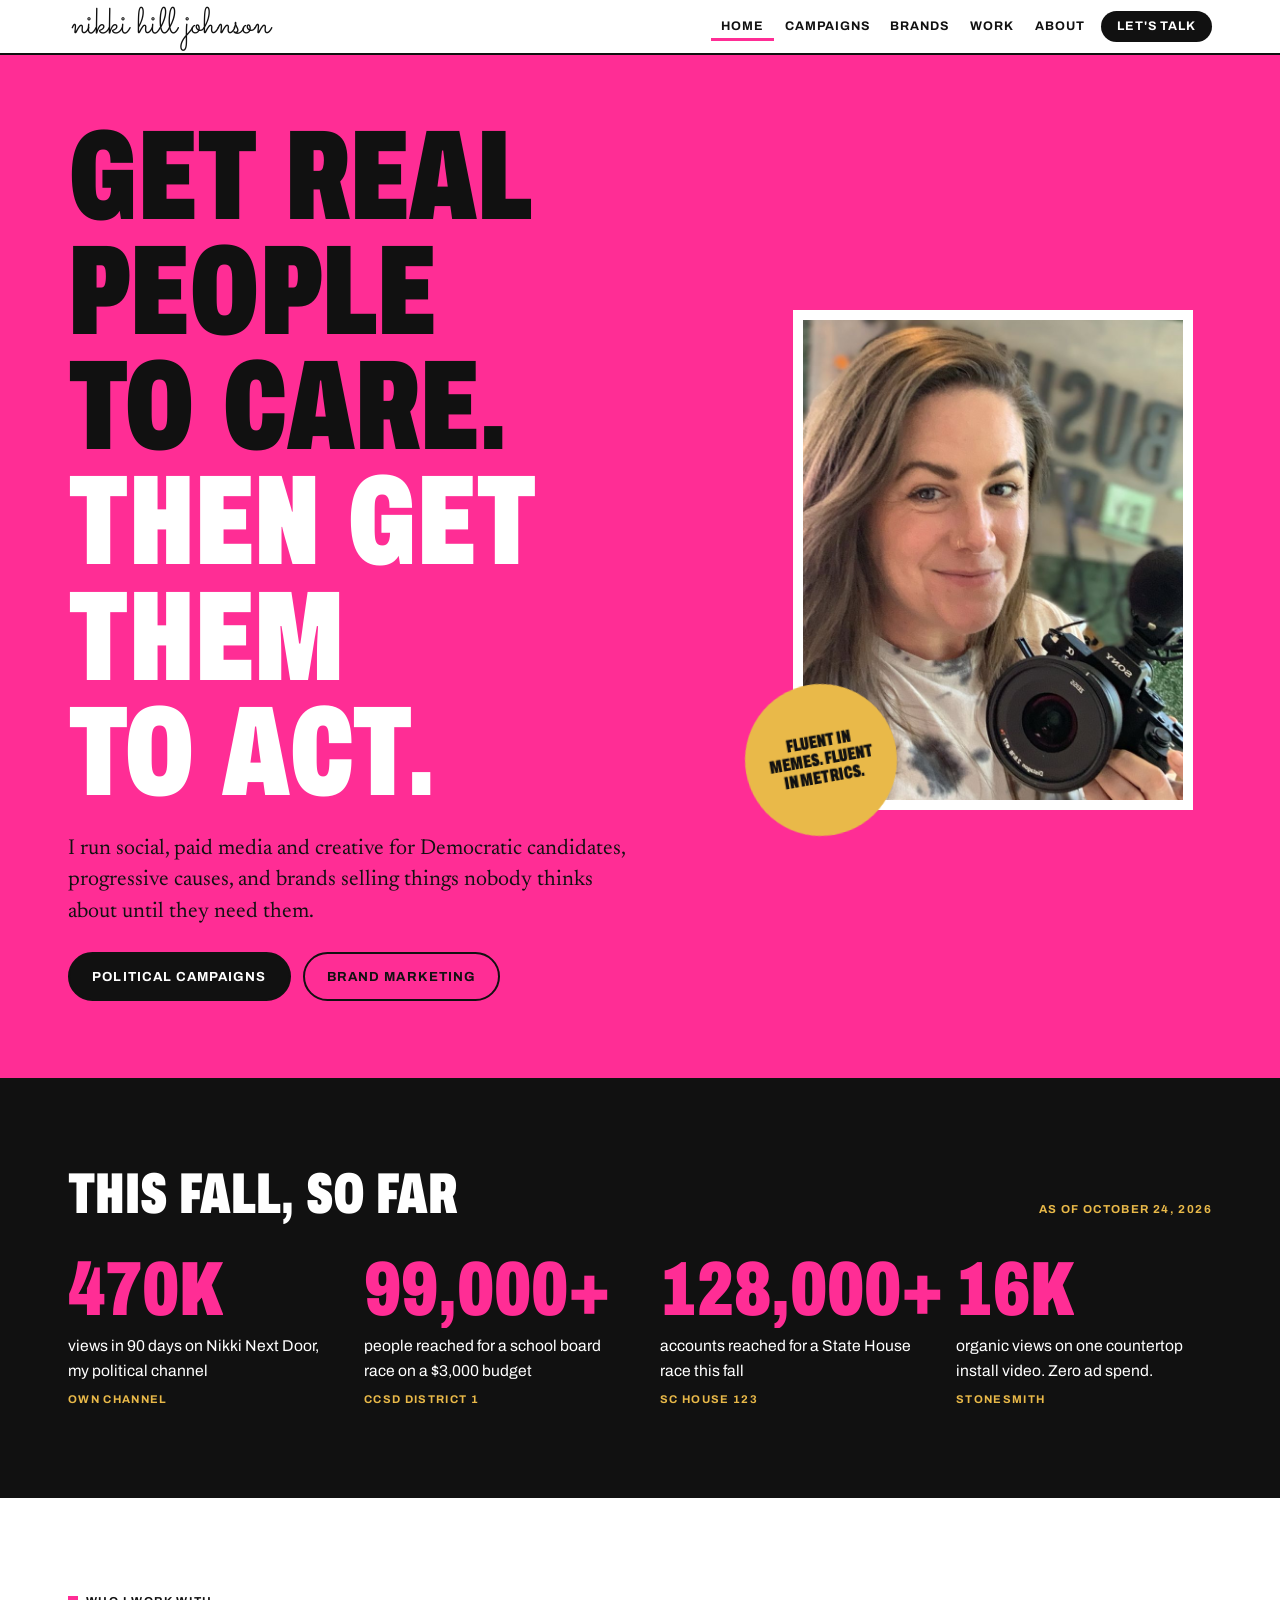
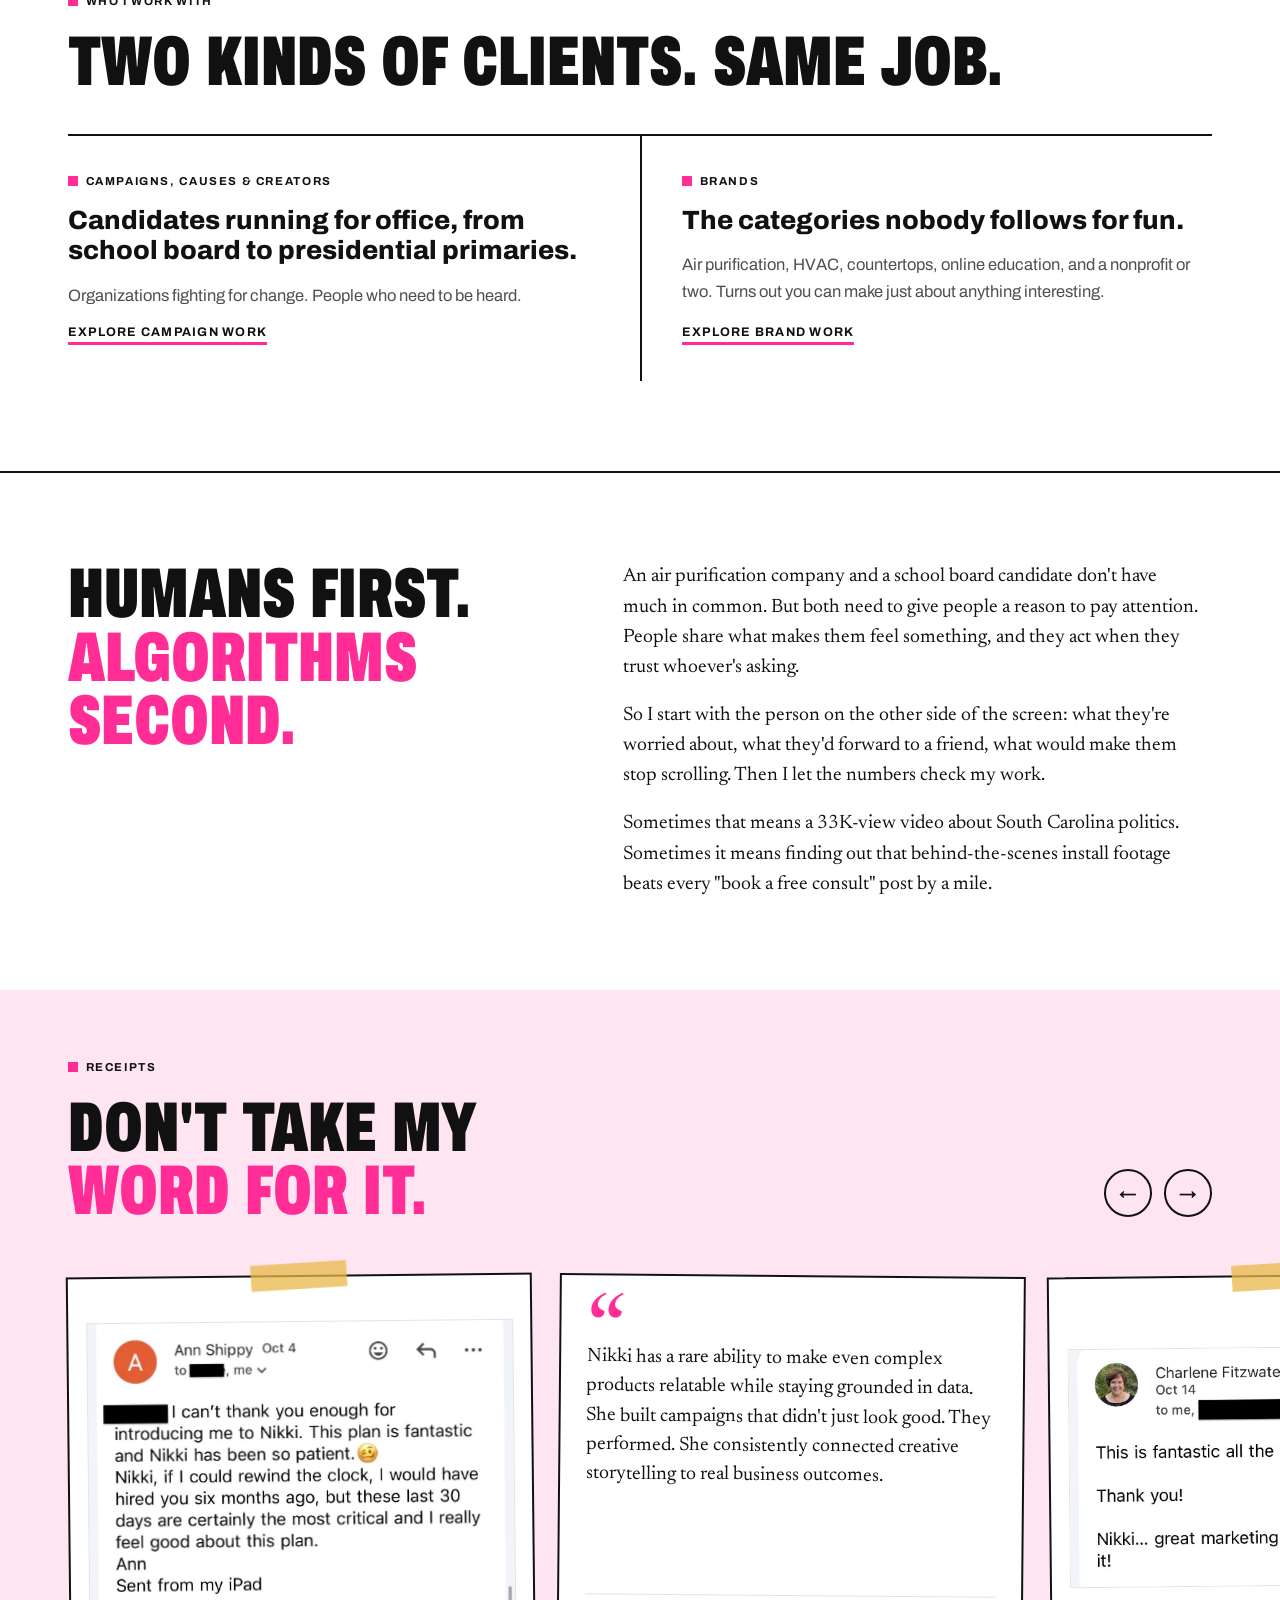
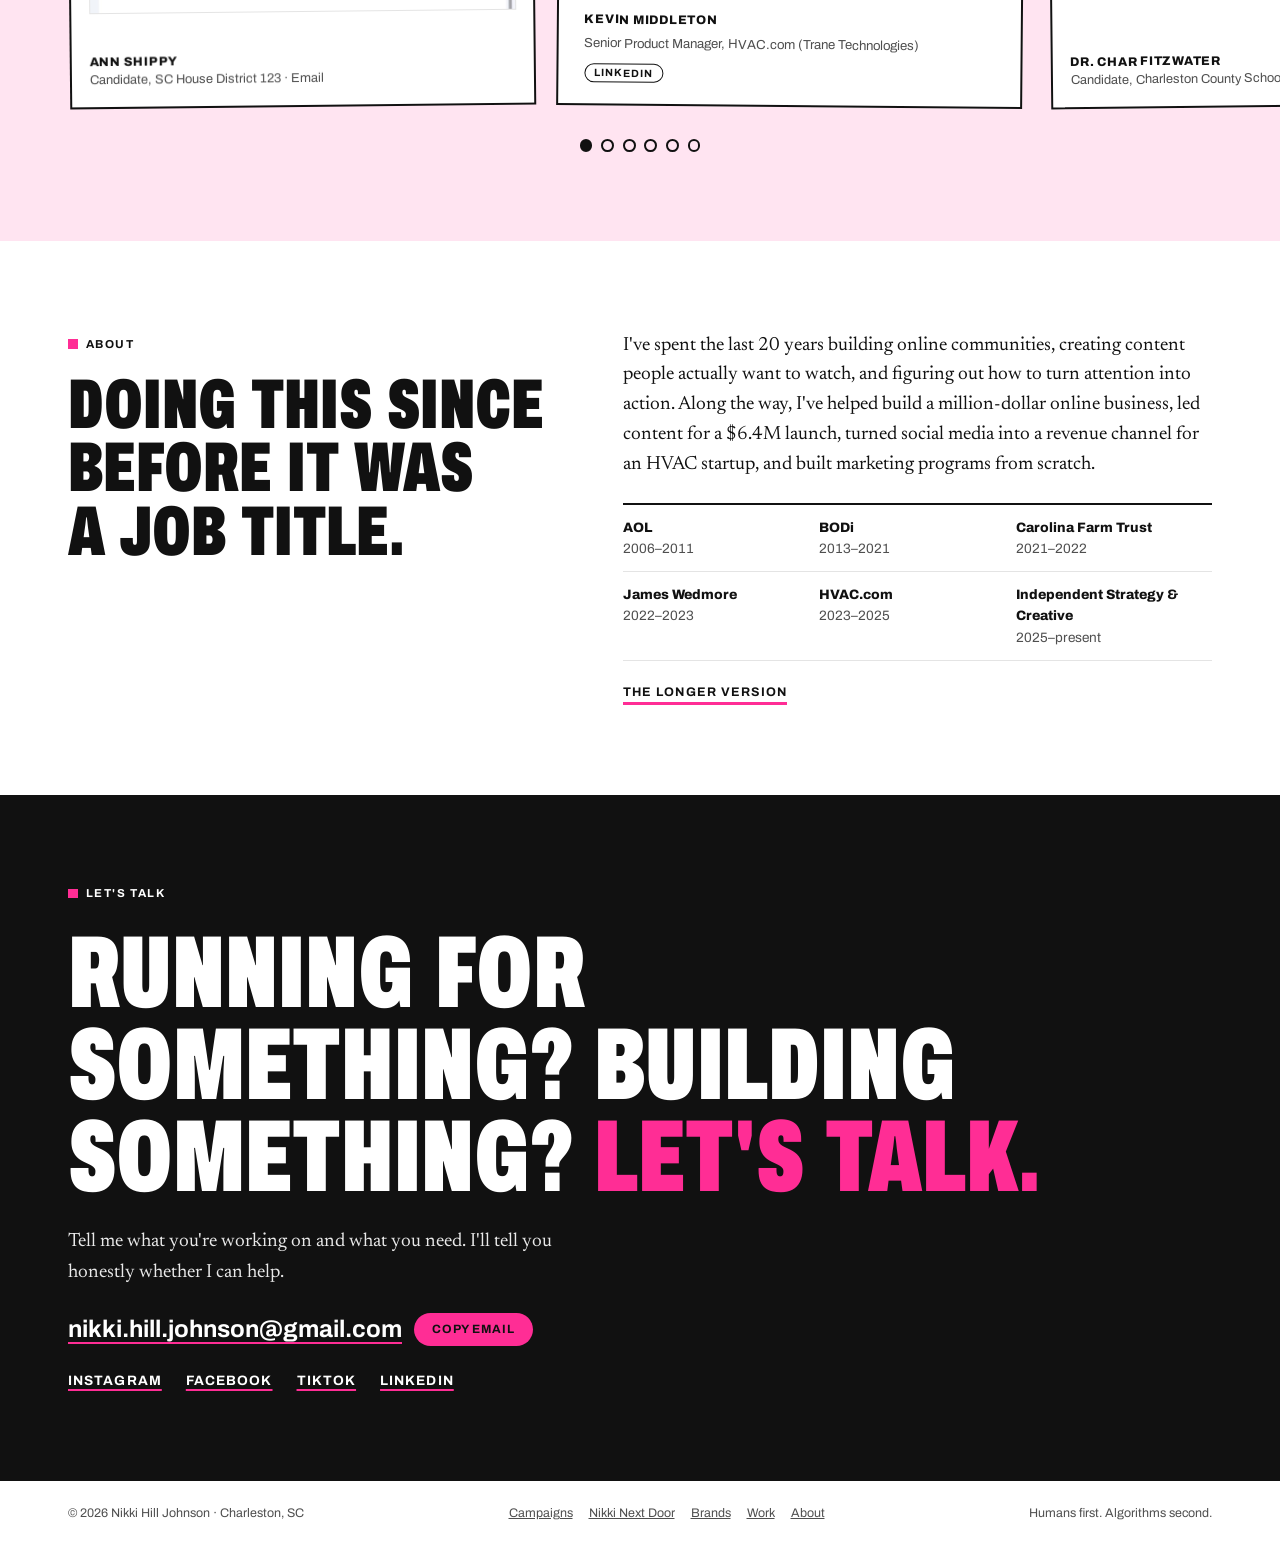
==== commit 718bfbf3: "update" ====
--- a/index.html
+++ b/index.html
@@ -73,7 +73,7 @@
       <ul class="proof">
         <li><span class="big">470K</span><p>views in 90 days on Nikki Next Door, my political channel</p><span class="src">Own channel</span></li>
         <li><span class="big">99,000+</span><p>people reached for a school board race on a $3,000 budget</p><span class="src">CCSD District 1</span></li>
-        <li><span class="big">93,800+</span><p>people reached for a State House race this fall</p><span class="src">SC House 123</span></li>
+        <li><span class="big">128,000+</span><p>accounts reached for a State House race this fall</p><span class="src">SC House 123</span></li>
         <li><span class="big">16K</span><p>organic views on one countertop install video. Zero ad spend.</p><span class="src">StoneSmith</span></li>
       </ul>
     </div>
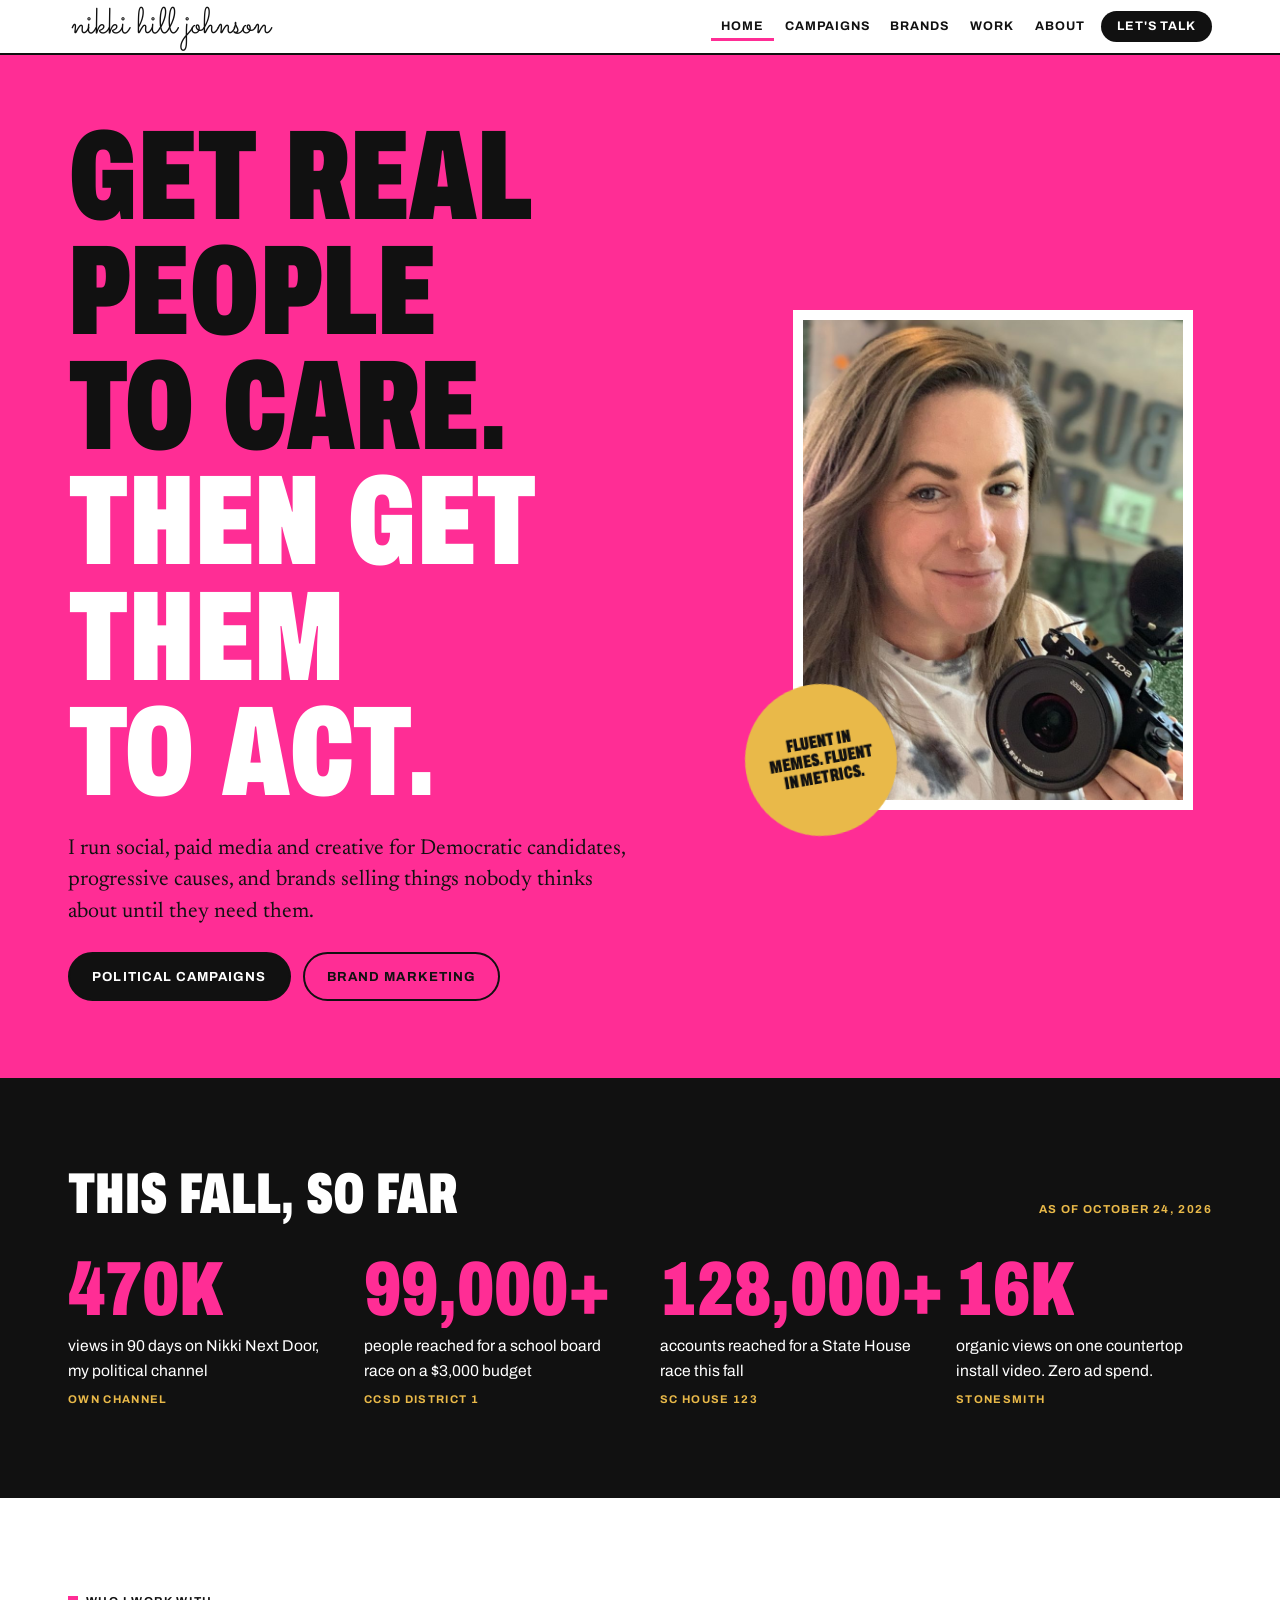
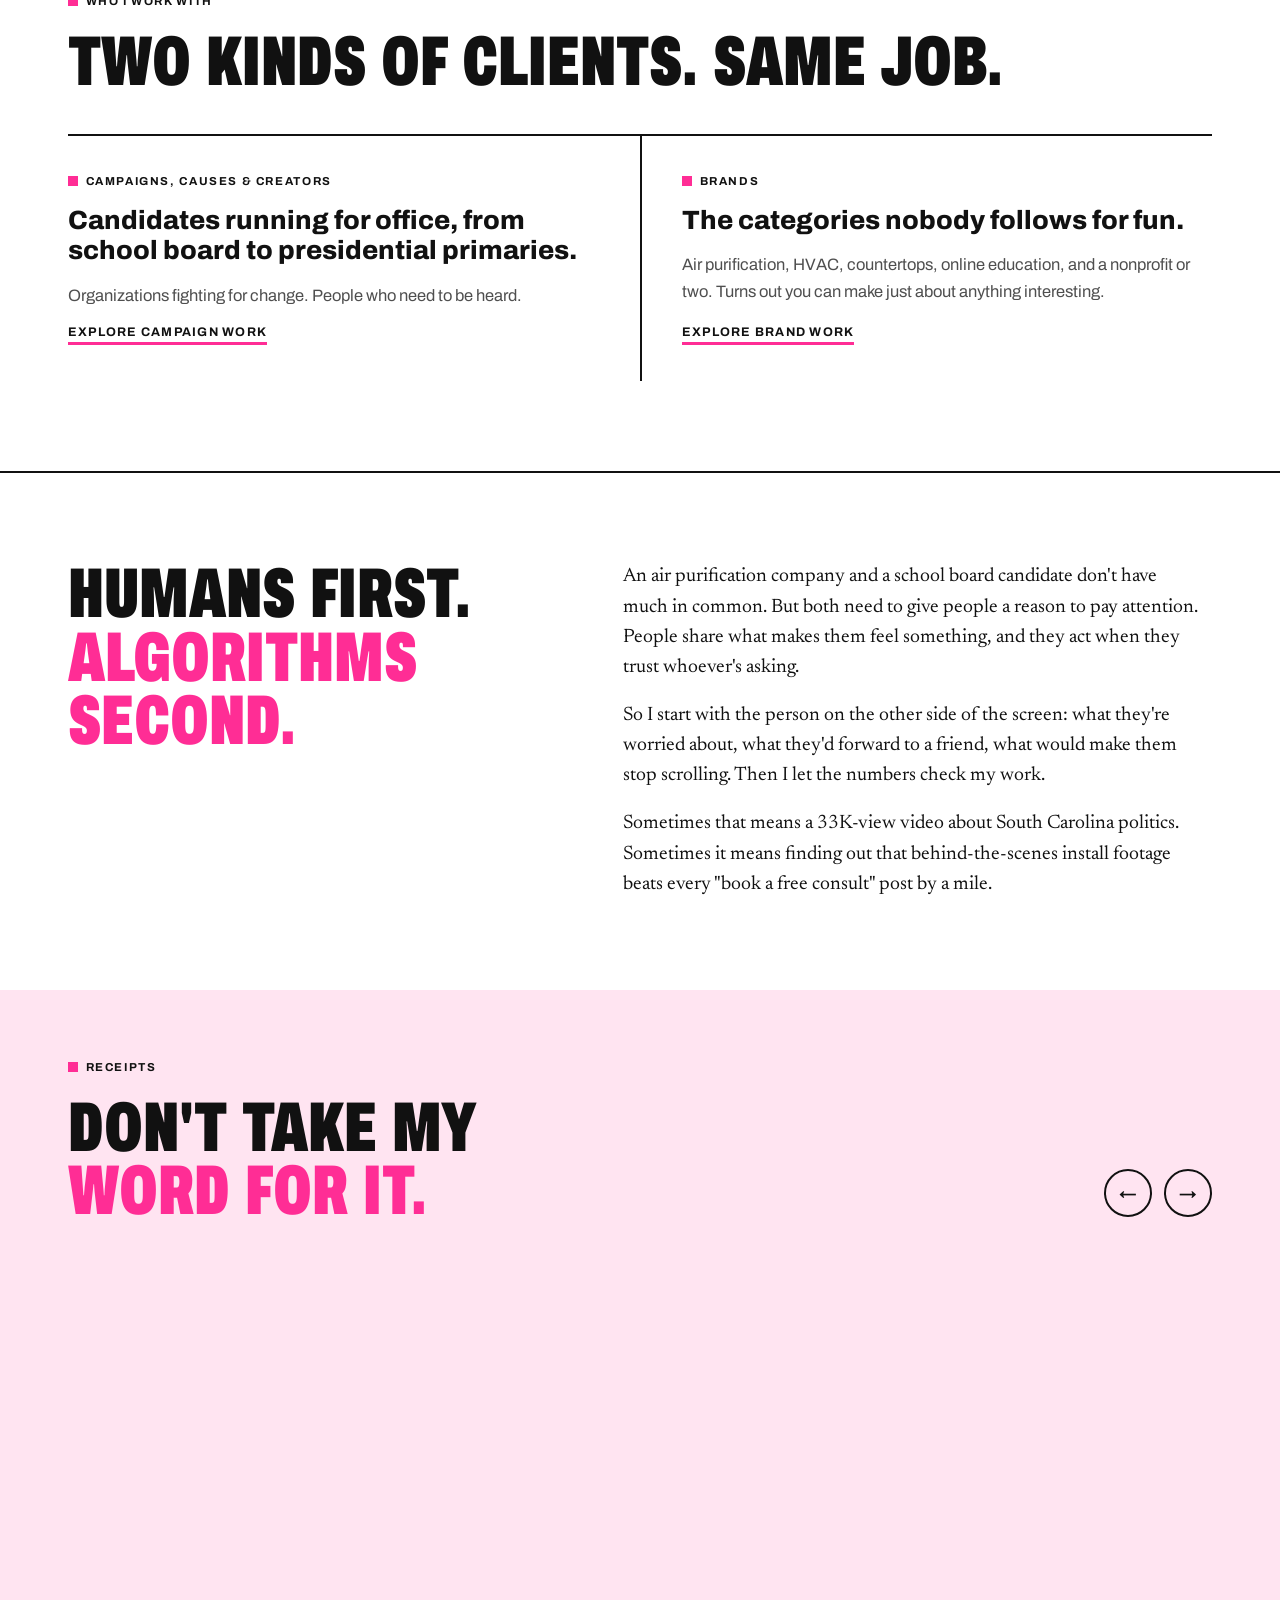
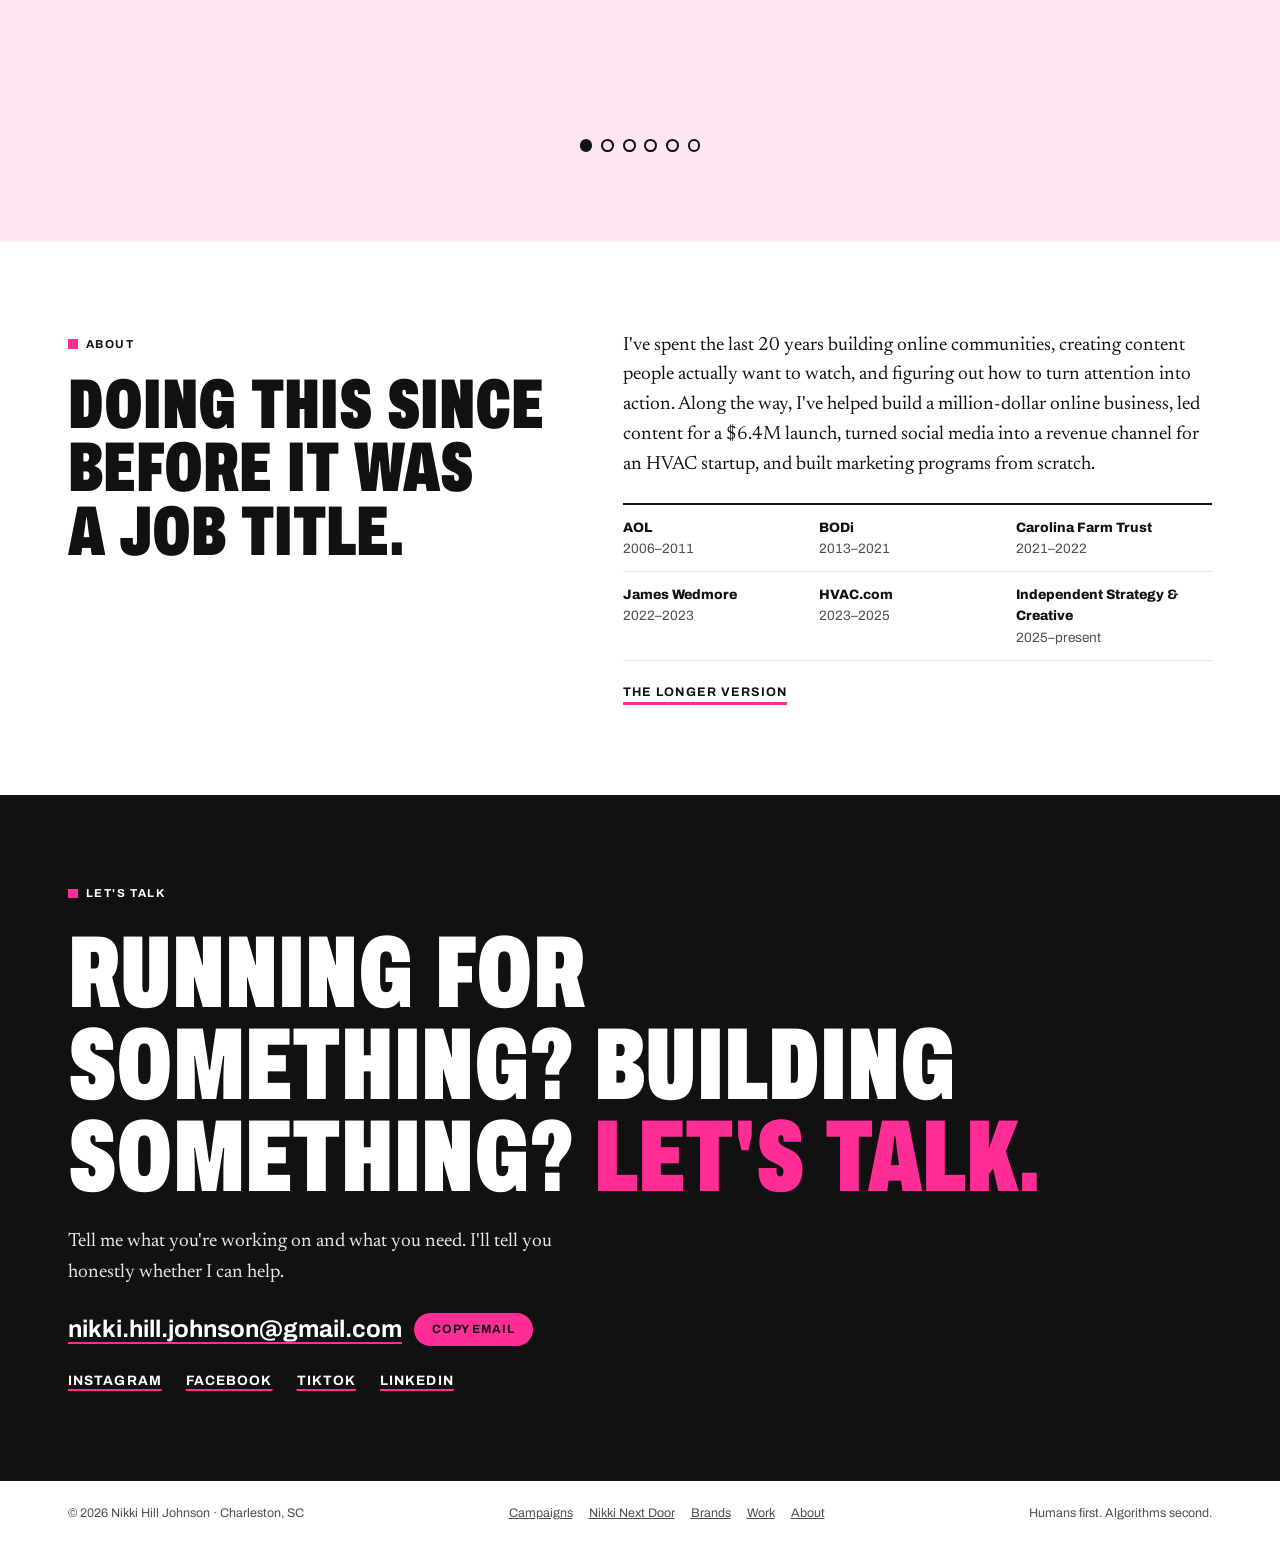
==== commit 4f3505d0: "update" ====
--- a/index.html
+++ b/index.html
@@ -24,7 +24,7 @@
 <link rel="preconnect" href="https://fonts.googleapis.com">
 <link rel="preconnect" href="https://fonts.gstatic.com" crossorigin>
 <link rel="stylesheet" href="https://fonts.googleapis.com/css2?family=Archivo:wdth,wght@62..125,400..900&family=Newsreader:ital,opsz,wght@0,6..72,400;1,6..72,400&family=Sacramento&display=swap">
-<link rel="stylesheet" href="/styles.css">
+<link rel="stylesheet" href="/styles.css?v=20261103b">
 <script type="application/ld+json">{"@context": "https://schema.org", "@graph": [{"@type": "Person", "@id": "https://nikkihilljohnson.com/#nikki", "name": "Nikki Hill Johnson", "alternateName": "Nikki Next Door", "url": "https://nikkihilljohnson.com/", "image": "https://nikkihilljohnson.com/media/camera.jpg", "email": "mailto:nikki.hill.johnson@gmail.com", "jobTitle": "Digital Marketing Strategist", "description": "Charleston, SC digital strategist running social, paid media and creative for Democratic candidates, progressive causes and brands. Creator of Nikki Next Door.", "address": {"@type": "PostalAddress", "addressLocality": "Charleston", "addressRegion": "SC", "addressCountry": "US"}, "homeLocation": {"@type": "Place", "name": "Charleston, South Carolina"}, "knowsAbout": ["Social media strategy", "Paid social advertising", "Meta ads", "Political campaigns", "Content strategy", "Short-form video", "South Carolina politics"], "sameAs": ["https://instagram.com/nikkihilljohnson", "https://www.threads.net/@nikkihilljohnson", "https://www.tiktok.com/@nikkinextdoorsc", "https://www.facebook.com/nikkinextdoorsc", "https://www.linkedin.com/in/nikkihilljohnson/"]}, {"@type": "WebSite", "@id": "https://nikkihilljohnson.com/#site", "url": "https://nikkihilljohnson.com/", "name": "Nikki Hill Johnson", "publisher": {"@id": "https://nikkihilljohnson.com/#nikki"}}, {"@type": "WebPage", "@id": "https://nikkihilljohnson.com/#page", "url": "https://nikkihilljohnson.com/", "name": "Nikki Hill Johnson | Social, Paid Media & Creative · Charleston, SC", "description": "Social, paid media and creative for Democratic candidates, progressive causes, and brands. 15+ years. Charleston, SC.", "isPartOf": {"@id": "https://nikkihilljohnson.com/#site"}, "about": {"@id": "https://nikkihilljohnson.com/#nikki"}}]}</script>
 <script>document.documentElement.classList.add("js")</script>
 </head>
@@ -187,6 +187,6 @@
   <button type="button" class="lbx-nav next" id="lbx-next" aria-label="Next item">→</button>
   <p class="lbx-cap" id="lbx-cap"></p>
 </div>
-<script src="/site.js"></script>
+<script src="/site.js?v=20261103b"></script>
 </body>
 </html>
--- a/styles.css
+++ b/styles.css
@@ -495,3 +495,39 @@
 a.go{text-decoration:none;display:inline-block}
 .foot-links{display:flex;flex-wrap:wrap;gap:.25rem 1rem}
 .foot-links a{color:inherit}
+
+/* Nikki Next Door teaser visual (campaigns page) */
+.nnd-vis{position:relative;display:block;align-self:center;justify-self:center;width:min(100%,27rem);text-decoration:none;color:#fff}
+.nnd-fan{display:grid;grid-template-columns:repeat(3,1fr);align-items:center;padding:.5rem 1.25rem 0}
+.nnd-fan img{display:block;width:100%;height:auto;aspect-ratio:9/16;object-fit:cover;border:5px solid #fff;border-radius:6px;box-shadow:0 14px 34px rgba(0,0,0,.5);transition:transform .35s ease}
+.nnd-fan img:nth-child(1){transform:rotate(-7deg) translate(16%,7%)}
+.nnd-fan img:nth-child(2){position:relative;z-index:2;transform:scale(1.14)}
+.nnd-fan img:nth-child(3){transform:rotate(7deg) translate(-16%,7%)}
+.nnd-vis:hover .nnd-fan img:nth-child(1){transform:rotate(-10deg) translate(8%,5%)}
+.nnd-vis:hover .nnd-fan img:nth-child(3){transform:rotate(10deg) translate(-8%,5%)}
+.nnd-mark{position:relative;z-index:3;display:block;margin-top:-2.6rem;text-align:center;font-family:var(--sans);font-stretch:62%;font-weight:900;text-transform:uppercase;line-height:.84}
+.nnd-mark span{display:block}
+.nnd-mark span:first-child{color:var(--pink);font-size:clamp(4.2rem,10vw,6.8rem);text-shadow:0 4px 18px rgba(0,0,0,.55)}
+.nnd-mark span:last-child{color:#fff;font-size:clamp(1.7rem,3.8vw,2.6rem);letter-spacing:.03em}
+@media (max-width:899px){.nnd-vis{width:min(100%,21rem)}}
+@media (prefers-reduced-motion:reduce){.nnd-fan img{transition:none}}
+.btn.pink{background:var(--pink);border-color:var(--pink);color:var(--ink);align-self:flex-start;margin-top:.5rem;transition:background .2s,border-color .2s,transform .2s}
+.btn.pink:hover{background:#fff;border-color:#fff;transform:translateY(-1px)}
+
+/* Campaigns hero: "That's me" tag + arrow */
+.print.tall img{aspect-ratio:4/5;object-position:50% 50%}
+.print.teal.me-shot{width:min(100%,34rem)}
+.me-shot .me-arrow{position:absolute;left:10px;top:10px;width:calc(100% - 20px);height:auto;aspect-ratio:740/925;overflow:visible;pointer-events:none;z-index:2}
+.me-arrow path{fill:none;stroke:var(--pink);stroke-width:11;stroke-linecap:round}
+.me-arrow polygon{fill:var(--pink);stroke:var(--pink);stroke-width:4;stroke-linejoin:round}
+.me-arrow .u{stroke:#fff;stroke-width:19}
+.me-arrow polygon.u{fill:#fff;stroke-width:12}
+.me-tag{position:absolute;right:-1.4rem;top:24%;z-index:3;background:var(--pink);color:var(--ink);font:900 1.35rem/1 var(--sans);font-stretch:62%;text-transform:uppercase;letter-spacing:.02em;padding:.55rem .8rem .5rem;transform:rotate(-5deg);box-shadow:0 6px 16px rgba(0,0,0,.28);white-space:nowrap}
+@media (max-width:899px){.me-tag{right:-.5rem;font-size:1.15rem}}
+/* rows: number column sizes to the widest number so labels never collide */
+.case .stats.rows{grid-template-columns:max-content minmax(0,1fr);column-gap:1.4rem}
+.case .stats.rows div{grid-column:1/-1;grid-template-columns:subgrid}
+/* case labels: name + tag on one line, office/category on its own line */
+.meta .who{order:1}
+.meta .tag{order:2}
+.meta .sub{order:3;flex-basis:100%;margin-top:.1rem}
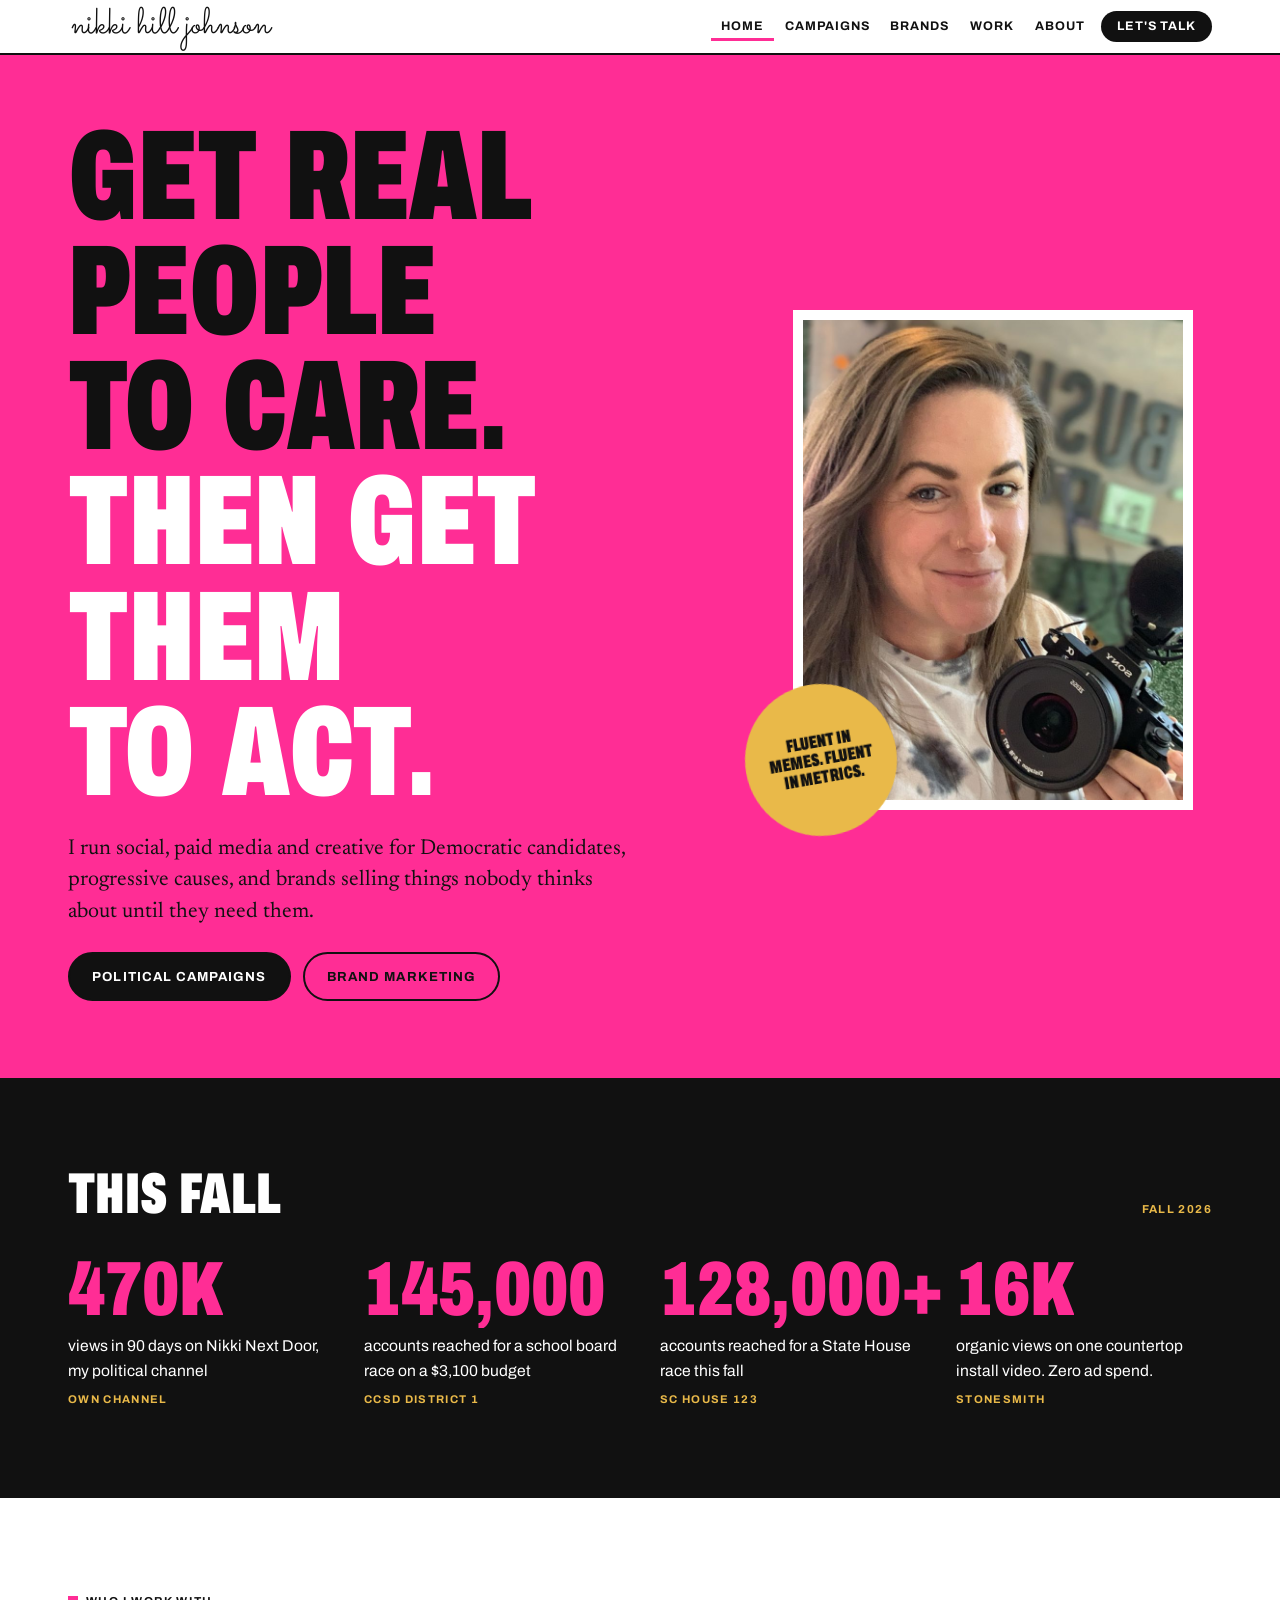
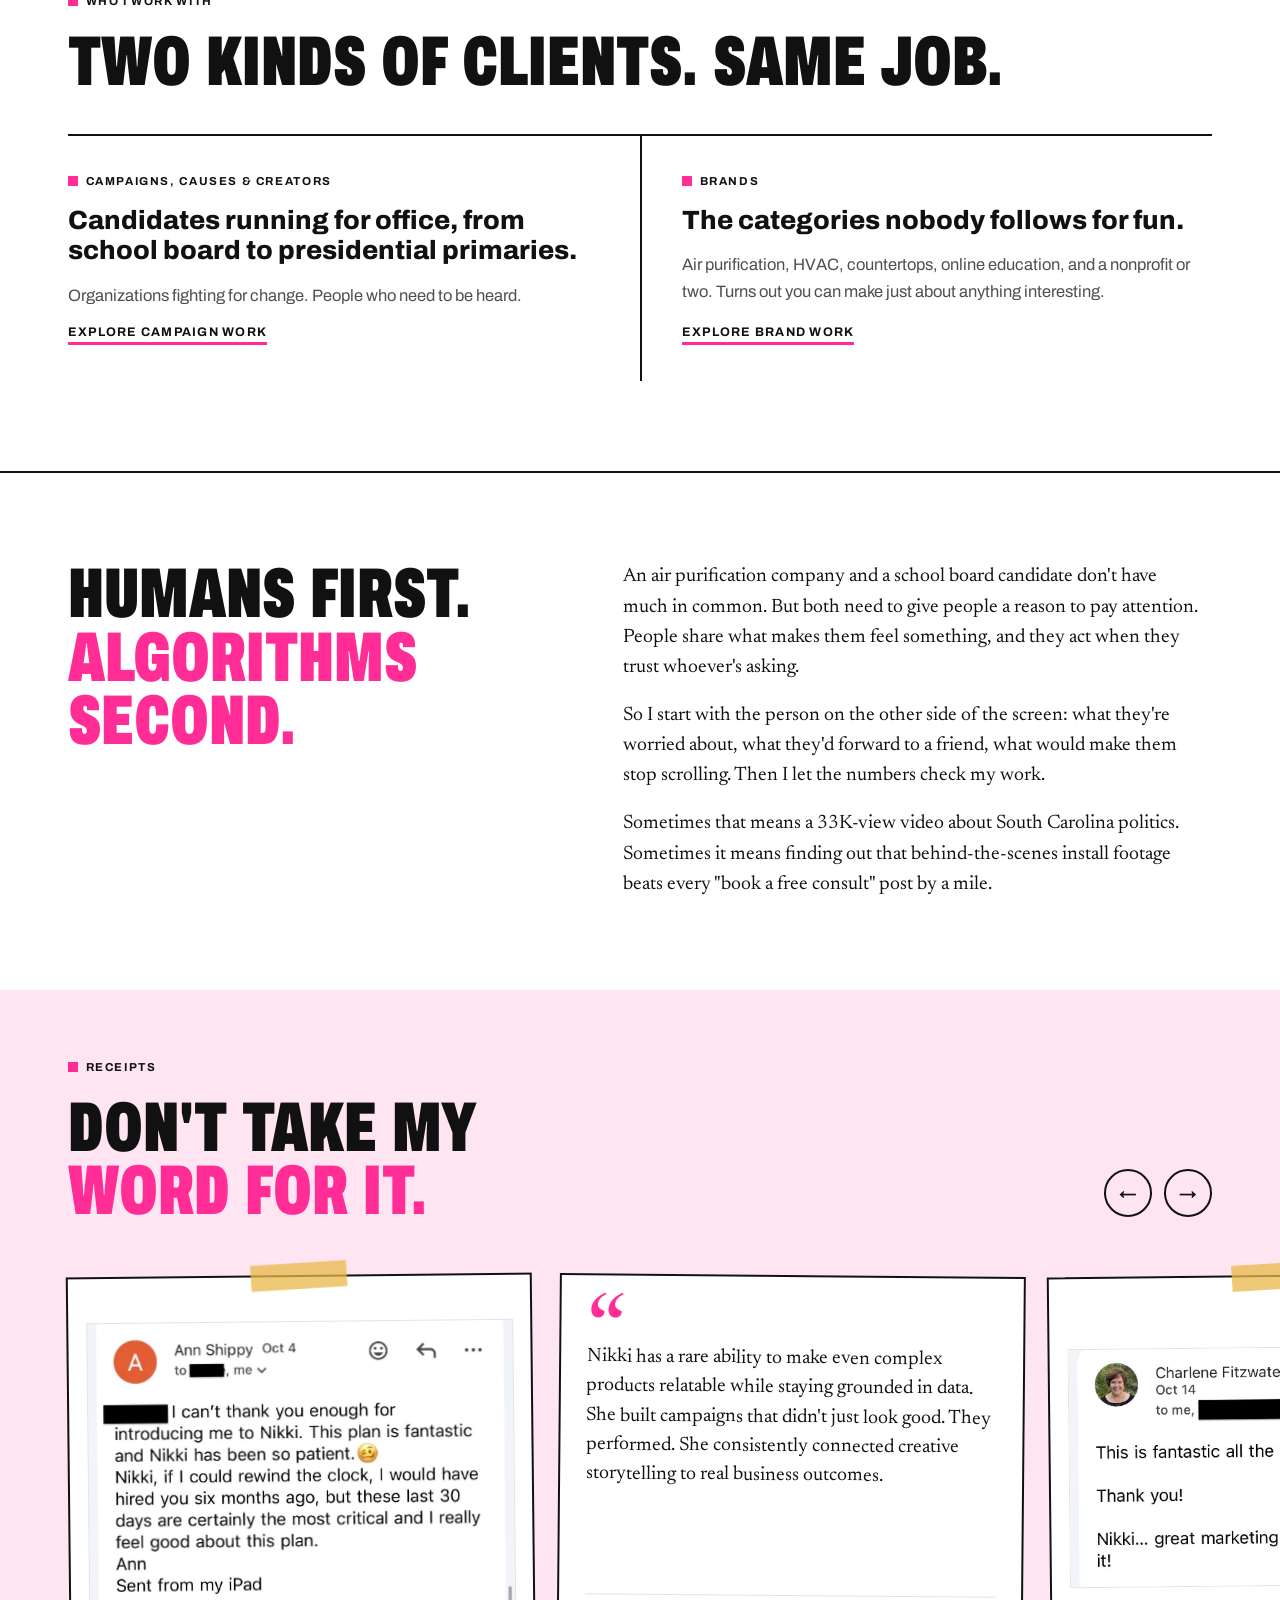
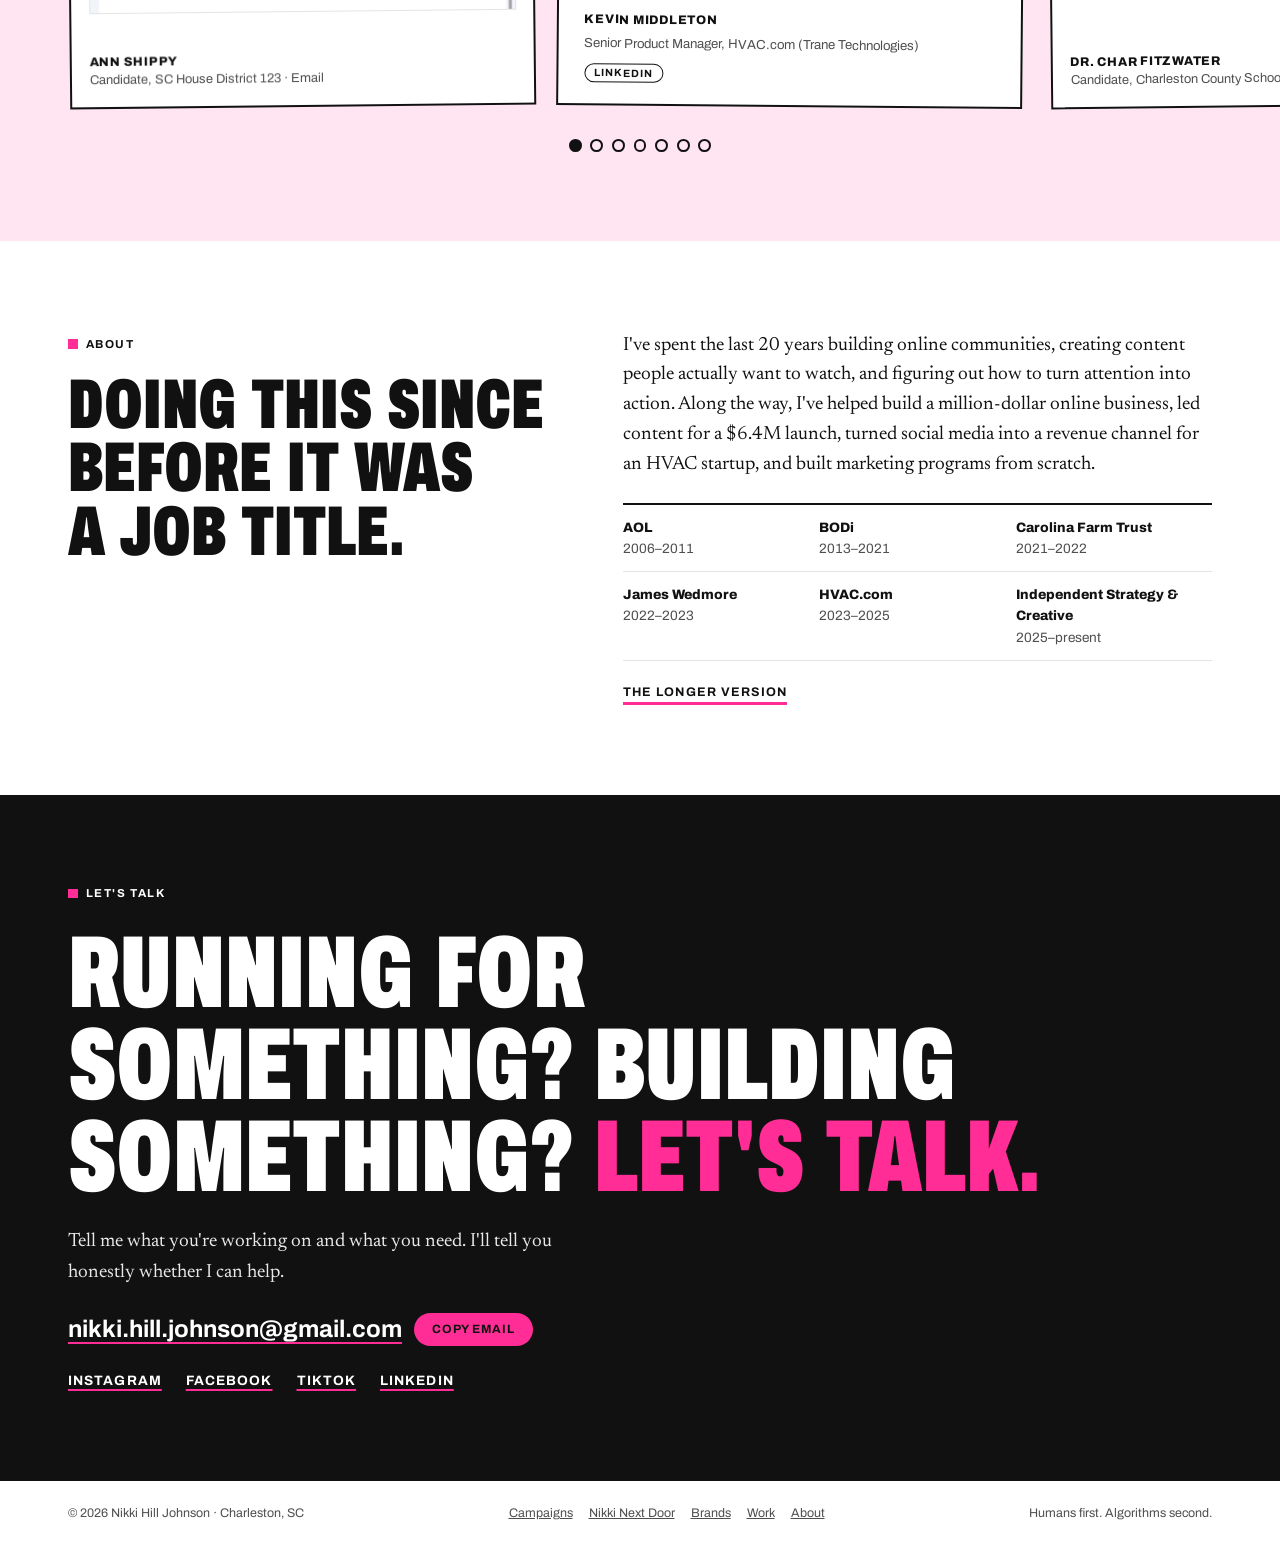
==== commit 8b8923ec: "update" ====
--- a/index.html
+++ b/index.html
@@ -67,12 +67,12 @@
   <section class="band">
     <div class="wrap">
       <div class="band-head">
-        <h2 class="cond">This fall, so far</h2>
-        <span class="asof">As of October 24, 2026</span>
+        <h2 class="cond">This fall</h2>
+        <span class="asof">Fall 2026</span>
       </div>
       <ul class="proof">
         <li><span class="big">470K</span><p>views in 90 days on Nikki Next Door, my political channel</p><span class="src">Own channel</span></li>
-        <li><span class="big">99,000+</span><p>people reached for a school board race on a $3,000 budget</p><span class="src">CCSD District 1</span></li>
+        <li><span class="big">145,000</span><p>accounts reached for a school board race on a $3,100 budget</p><span class="src">CCSD District 1</span></li>
         <li><span class="big">128,000+</span><p>accounts reached for a State House race this fall</p><span class="src">SC House 123</span></li>
         <li><span class="big">16K</span><p>organic views on one countertop install video. Zero ad spend.</p><span class="src">StoneSmith</span></li>
       </ul>
@@ -130,11 +130,12 @@
         <figure class="tc-card tc-quote"><div class="tc-paper"><span class="tc-mark" aria-hidden="true">“</span><blockquote><p>Nikki has a rare ability to make even complex products relatable while staying grounded in data. She built campaigns that didn't just look good. They performed. She consistently connected creative storytelling to real business outcomes.</p></blockquote><figcaption><b>Kevin Middleton</b><span>Senior Product Manager, HVAC.com (Trane Technologies)</span><span class="tc-src">LinkedIn</span></figcaption></div></figure>
         <figure class="tc-card tc-shot"><div class="tc-paper"><div class="tc-imgbox"><img src="/media/r-char-fantastic.jpg" alt="Email from Char Fitzwater" width="1179" height="657" loading="lazy" decoding="async"><span class="tc-more" aria-hidden="true">Tap to read</span></div><p class="sr">This is fantastic all the way around!!! Thank you! Nikki… great marketing communication! Love it!</p><figcaption><b>Dr. Char Fitzwater</b> Candidate, Charleston County School Board · Email</figcaption></div></figure>
         <figure class="tc-card tc-quote"><div class="tc-paper"><span class="tc-mark" aria-hidden="true">“</span><blockquote><p>I've been recommending Nikki to other businesses because her content is sharp and instantly elevates how professional our social media looks.</p></blockquote><figcaption><b>Garrett Smith</b><span>CEO, StoneSmith Countertops</span><span class="tc-src">Review</span></figcaption></div></figure>
+        <figure class="tc-card tc-quote"><div class="tc-paper"><span class="tc-mark" aria-hidden="true">“</span><blockquote><p>You are so darn talented, and I am ever grateful for your work and your updates and having an executable plan. You are such a professional.</p></blockquote><figcaption><b>Ann Shippy</b><span>Candidate, SC House District 123</span><span class="tc-src">Email</span></figcaption></div></figure>
         <figure class="tc-card tc-shot"><div class="tc-paper"><div class="tc-imgbox"><img src="/media/r-andrew.jpg" alt="Email from Maple Air" width="1179" height="1126" loading="lazy" decoding="async"><span class="tc-more" aria-hidden="true">Tap to read</span></div><p class="sr">Good post today – best one yet. Sending to principal for sure!</p><figcaption><b>Maple Air</b> On a video about germs in schools · Email</figcaption></div></figure>
         <figure class="tc-card tc-quote"><div class="tc-paper"><span class="tc-mark" aria-hidden="true">“</span><blockquote><p>Nikki can take an undefined space and turn it into something cohesive, engaging, and scalable. She combines strong creative instincts with real audience insight, and she brings an energy that makes collaboration genuinely enjoyable.</p></blockquote><figcaption><b>Lee Basnight</b><span>Head Creative Strategist, SAUHS Studios</span><span class="tc-src">LinkedIn</span></figcaption></div></figure>
       </div>
     </div>
-    <div class="wrap"><div class="tc-dots" role="group" aria-label="Choose a testimonial"><button type="button" aria-label="Testimonial 1 of 6"></button><button type="button" aria-label="Testimonial 2 of 6"></button><button type="button" aria-label="Testimonial 3 of 6"></button><button type="button" aria-label="Testimonial 4 of 6"></button><button type="button" aria-label="Testimonial 5 of 6"></button><button type="button" aria-label="Testimonial 6 of 6"></button></div></div>
+    <div class="wrap"><div class="tc-dots" role="group" aria-label="Choose a testimonial"><button type="button" aria-label="Testimonial 1 of 7"></button><button type="button" aria-label="Testimonial 2 of 7"></button><button type="button" aria-label="Testimonial 3 of 7"></button><button type="button" aria-label="Testimonial 4 of 7"></button><button type="button" aria-label="Testimonial 5 of 7"></button><button type="button" aria-label="Testimonial 6 of 7"></button><button type="button" aria-label="Testimonial 7 of 7"></button></div></div>
   </section>
 
   <section>
--- a/styles.css
+++ b/styles.css
@@ -531,3 +531,11 @@
 .meta .who{order:1}
 .meta .tag{order:2}
 .meta .sub{order:3;flex-basis:100%;margin-top:.1rem}
+
+/* about: AOL snapshot under "The short version." */
+.short-side{display:flex;flex-direction:column;gap:2rem}
+.snap{margin:0;width:min(100%,15rem);transform:rotate(-2deg);background:#fff;padding:.6rem .6rem .8rem;border:2px solid var(--ink);box-shadow:6px 6px 0 var(--pink)}
+.snap img{display:block;width:100%;height:auto}
+.snap figcaption{padding-top:.6rem;font-size:.76rem;line-height:1.35;color:var(--grey)}
+@media (max-width:899px){.snap{width:min(100%,13rem);margin-left:.4rem}}
+@media (prefers-reduced-motion:reduce){.snap{transform:none}}
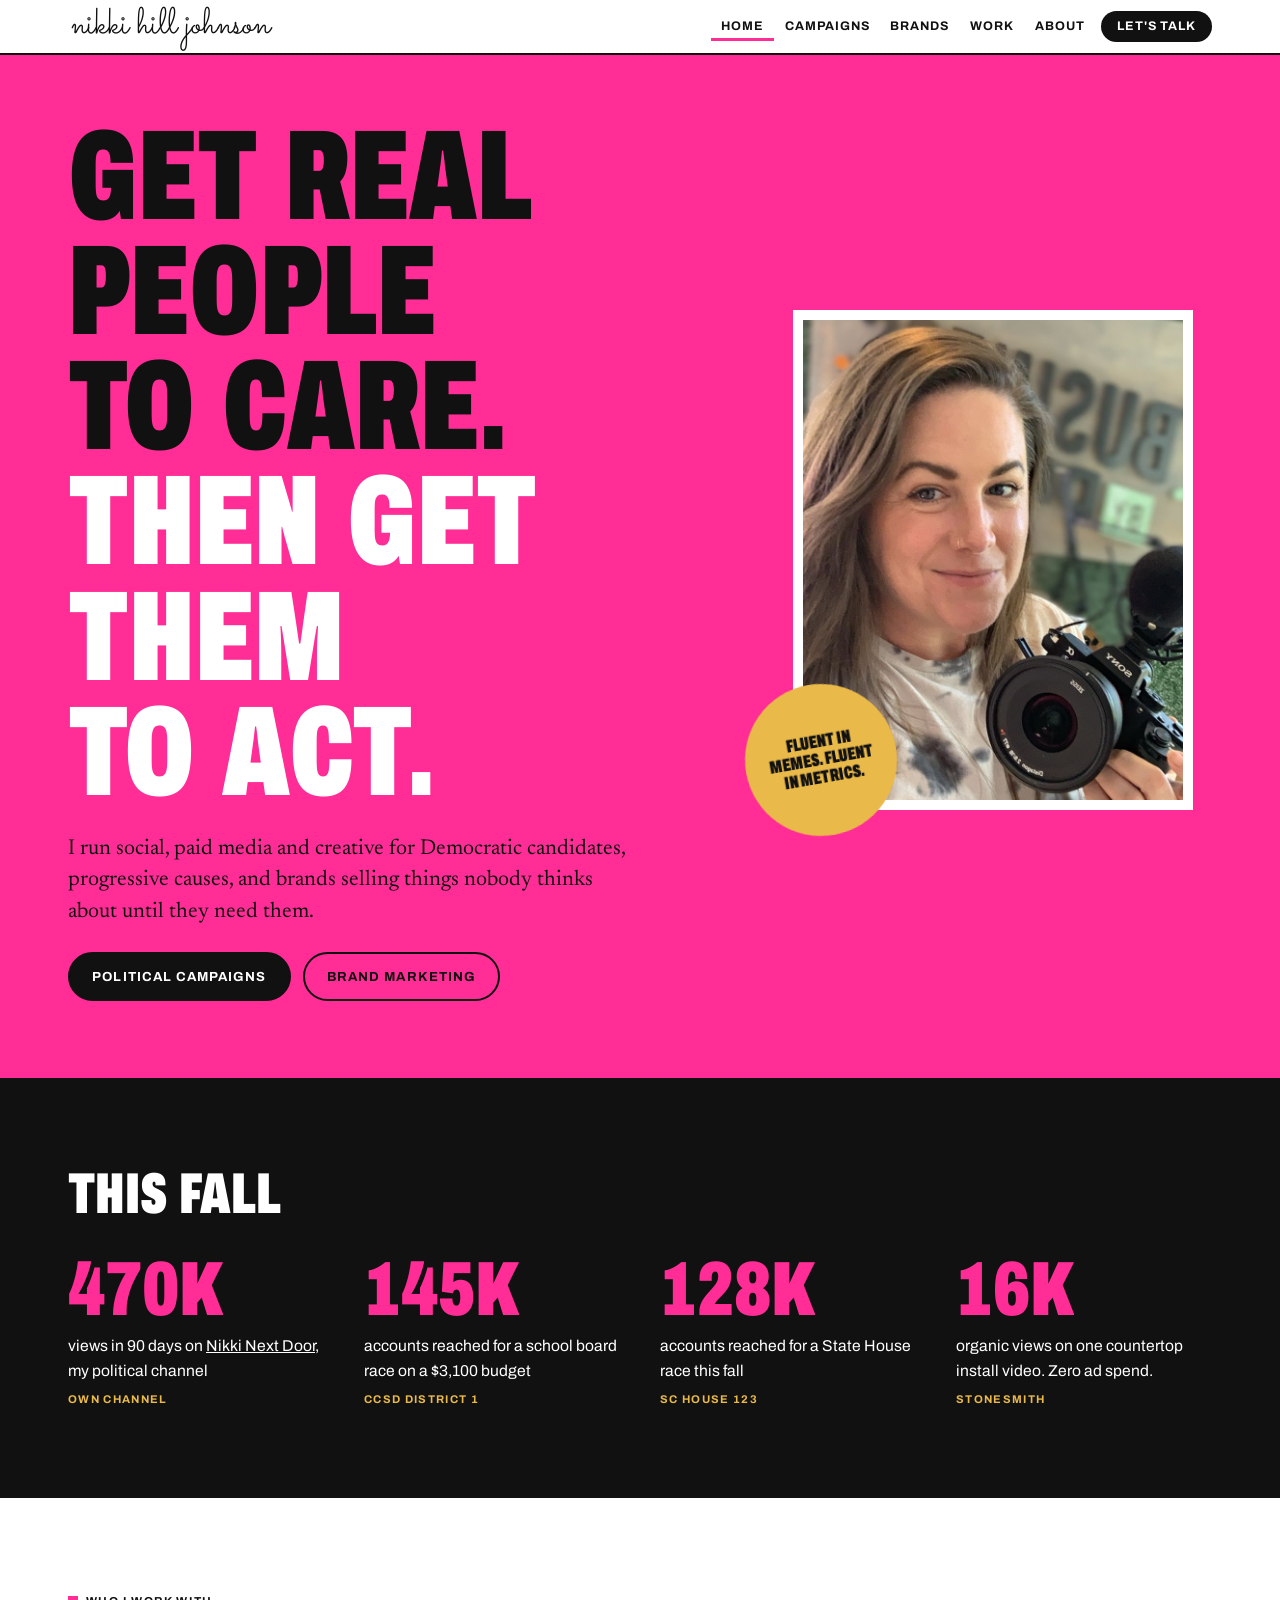
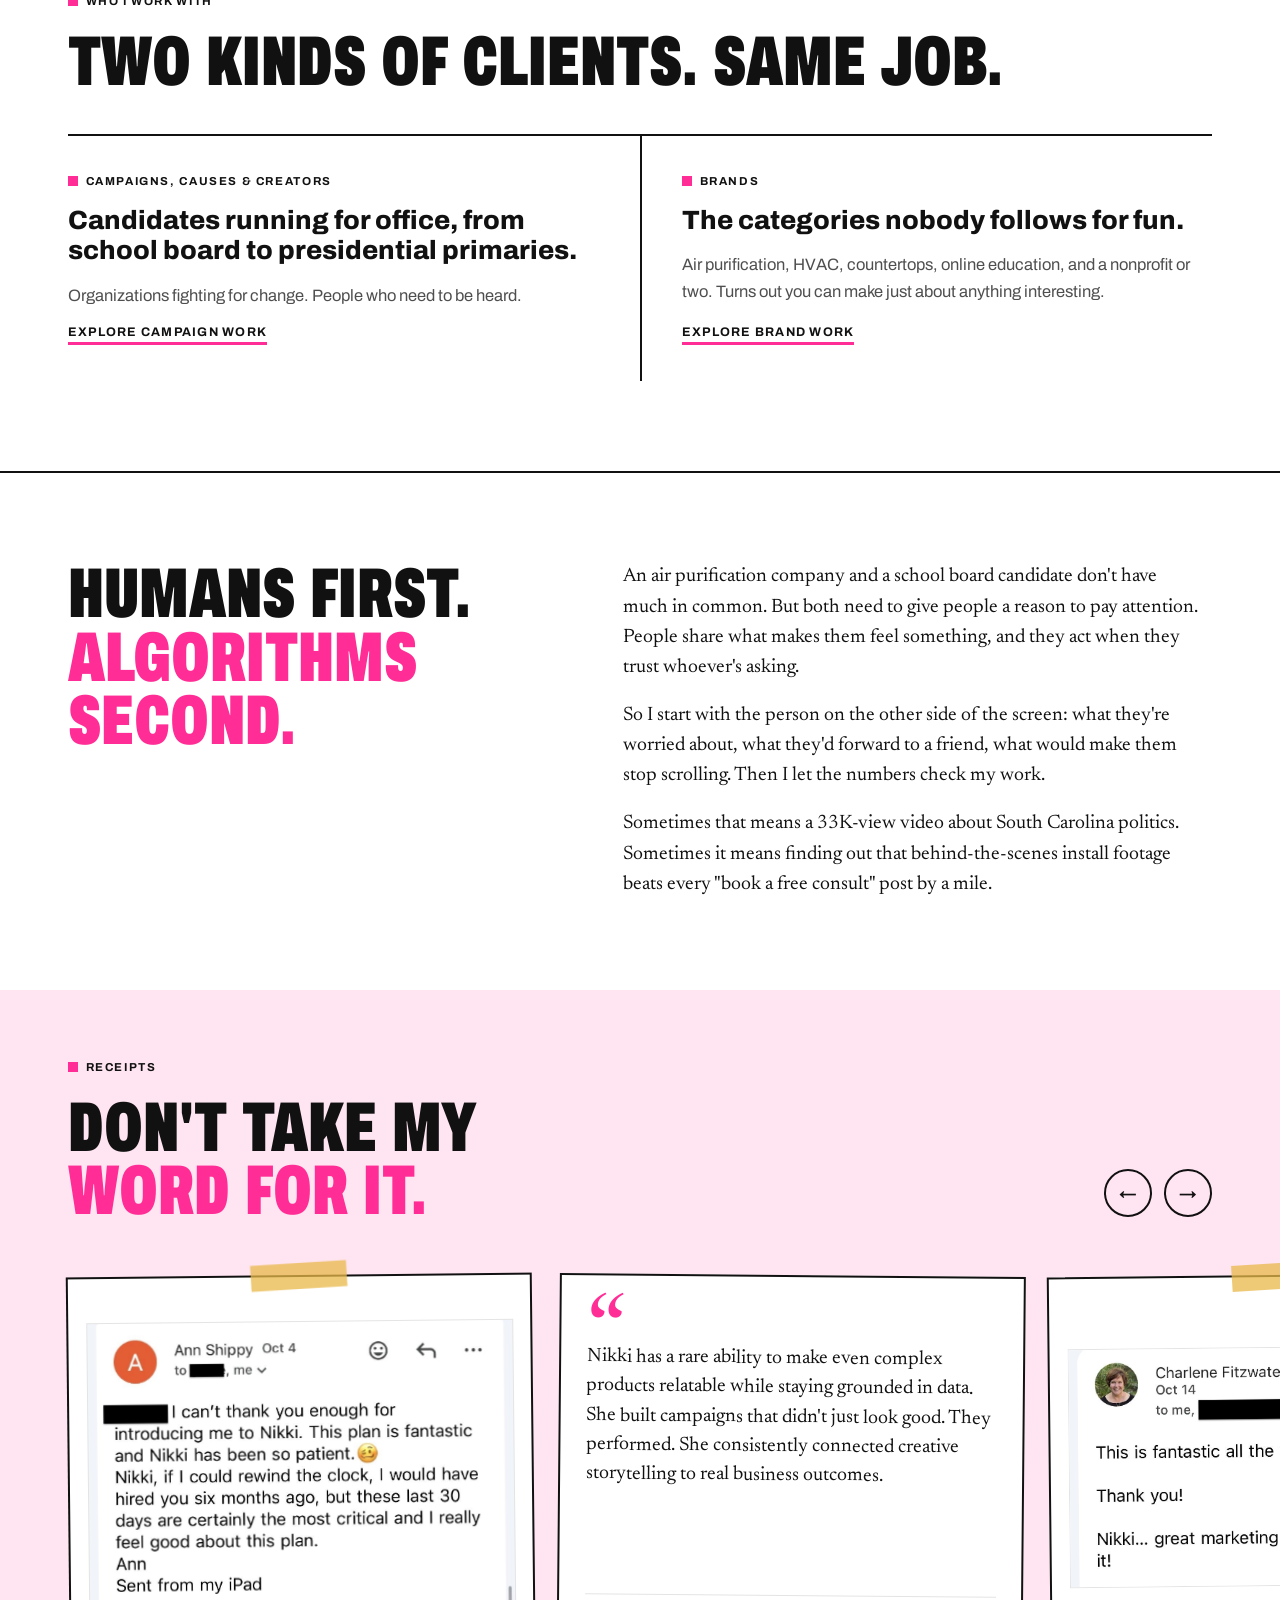
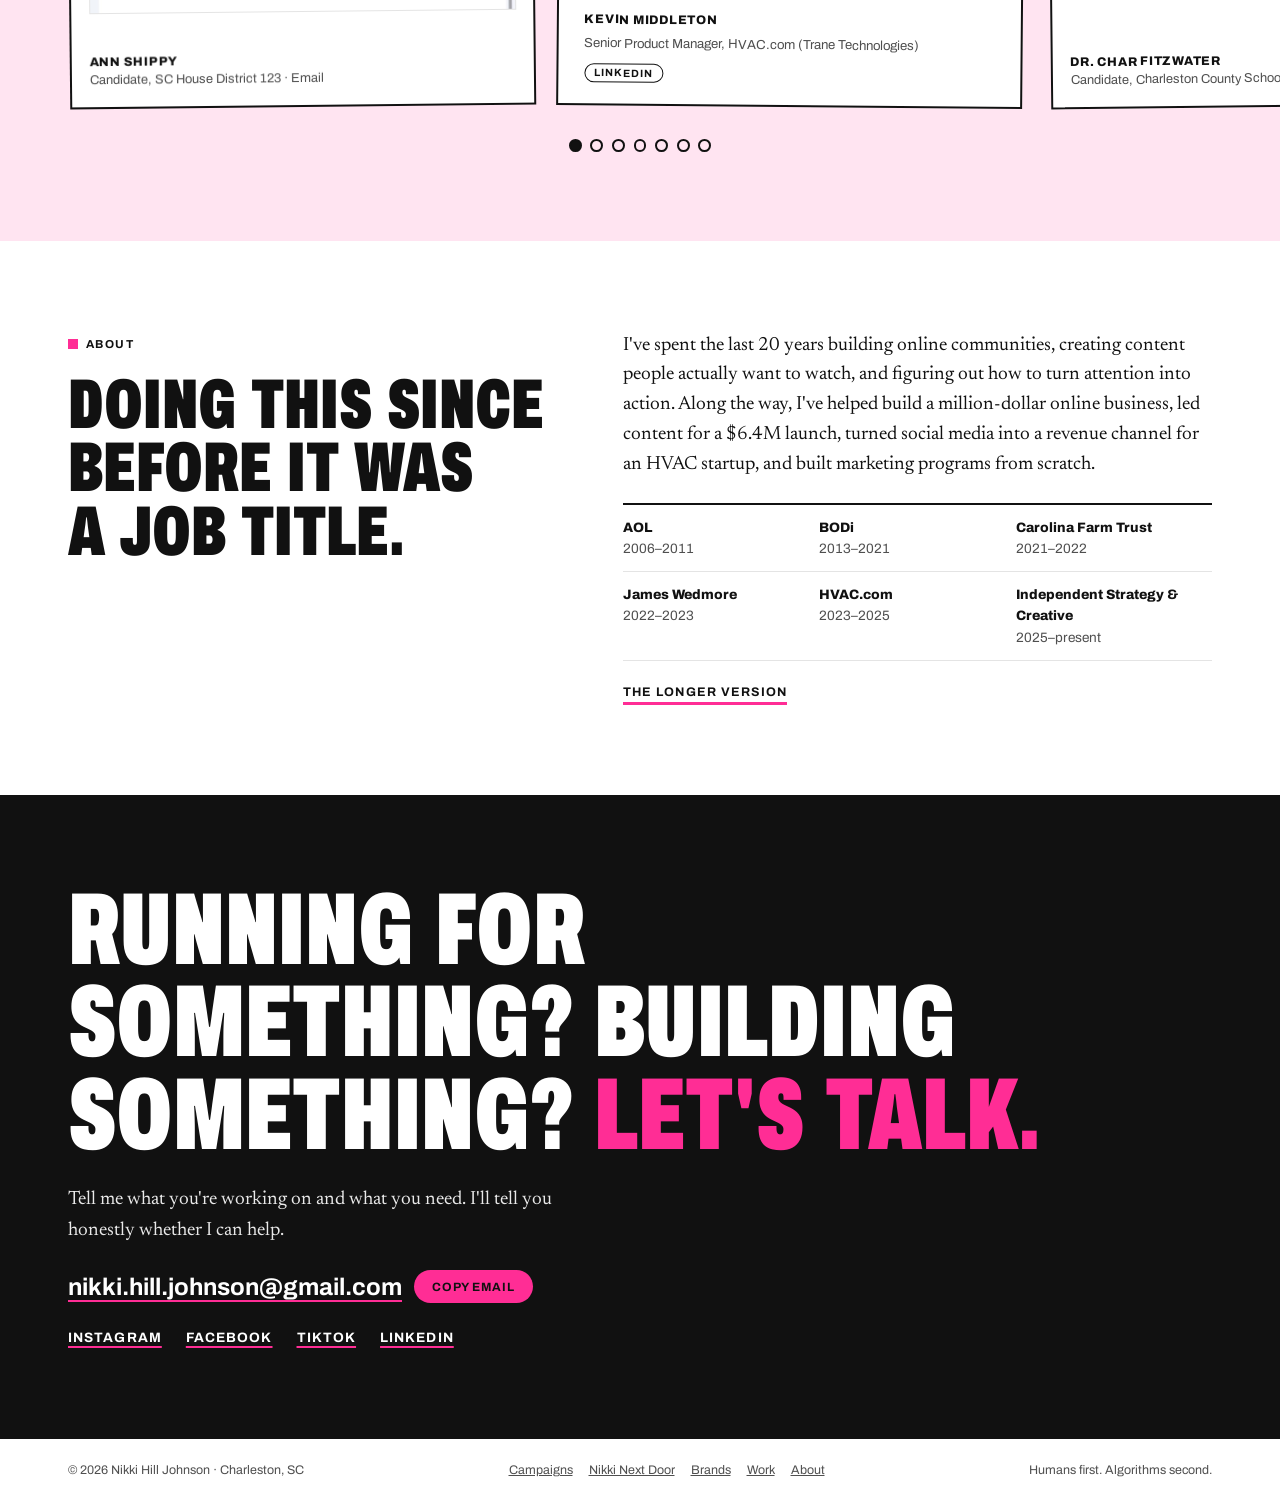
==== commit e7c25f2b: "update" ====
--- a/index.html
+++ b/index.html
@@ -3,7 +3,7 @@
 <head>
 <meta charset="utf-8">
 <meta name="viewport" content="width=device-width, initial-scale=1, viewport-fit=cover">
-<title>Nikki Hill Johnson | Social, Paid Media &amp; Creative · Charleston, SC</title>
+<title>Nikki Hill Johnson | Campaign &amp; Brand Digital Strategist, SC</title>
 <meta name="description" content="Social, paid media and creative for Democratic candidates, progressive causes, and brands. 15+ years. Charleston, SC.">
 <link rel="canonical" href="https://nikkihilljohnson.com/">
 <link rel="icon" href="/favicon.svg" type="image/svg+xml">
@@ -24,8 +24,8 @@
 <link rel="preconnect" href="https://fonts.googleapis.com">
 <link rel="preconnect" href="https://fonts.gstatic.com" crossorigin>
 <link rel="stylesheet" href="https://fonts.googleapis.com/css2?family=Archivo:wdth,wght@62..125,400..900&family=Newsreader:ital,opsz,wght@0,6..72,400;1,6..72,400&family=Sacramento&display=swap">
-<link rel="stylesheet" href="/styles.css?v=20261103b">
-<script type="application/ld+json">{"@context": "https://schema.org", "@graph": [{"@type": "Person", "@id": "https://nikkihilljohnson.com/#nikki", "name": "Nikki Hill Johnson", "alternateName": "Nikki Next Door", "url": "https://nikkihilljohnson.com/", "image": "https://nikkihilljohnson.com/media/camera.jpg", "email": "mailto:nikki.hill.johnson@gmail.com", "jobTitle": "Digital Marketing Strategist", "description": "Charleston, SC digital strategist running social, paid media and creative for Democratic candidates, progressive causes and brands. Creator of Nikki Next Door.", "address": {"@type": "PostalAddress", "addressLocality": "Charleston", "addressRegion": "SC", "addressCountry": "US"}, "homeLocation": {"@type": "Place", "name": "Charleston, South Carolina"}, "knowsAbout": ["Social media strategy", "Paid social advertising", "Meta ads", "Political campaigns", "Content strategy", "Short-form video", "South Carolina politics"], "sameAs": ["https://instagram.com/nikkihilljohnson", "https://www.threads.net/@nikkihilljohnson", "https://www.tiktok.com/@nikkinextdoorsc", "https://www.facebook.com/nikkinextdoorsc", "https://www.linkedin.com/in/nikkihilljohnson/"]}, {"@type": "WebSite", "@id": "https://nikkihilljohnson.com/#site", "url": "https://nikkihilljohnson.com/", "name": "Nikki Hill Johnson", "publisher": {"@id": "https://nikkihilljohnson.com/#nikki"}}, {"@type": "WebPage", "@id": "https://nikkihilljohnson.com/#page", "url": "https://nikkihilljohnson.com/", "name": "Nikki Hill Johnson | Social, Paid Media & Creative · Charleston, SC", "description": "Social, paid media and creative for Democratic candidates, progressive causes, and brands. 15+ years. Charleston, SC.", "isPartOf": {"@id": "https://nikkihilljohnson.com/#site"}, "about": {"@id": "https://nikkihilljohnson.com/#nikki"}}]}</script>
+<link rel="stylesheet" href="/styles.css?v=20261109b">
+<script type="application/ld+json">{"@context": "https://schema.org", "@graph": [{"@type": "Person", "@id": "https://nikkihilljohnson.com/#nikki", "name": "Nikki Hill Johnson", "alternateName": "Nikki Next Door", "url": "https://nikkihilljohnson.com/", "image": "https://nikkihilljohnson.com/media/camera.jpg", "email": "mailto:nikki.hill.johnson@gmail.com", "jobTitle": "Digital Marketing Strategist", "description": "Charleston, SC digital strategist running social, paid media and creative for Democratic candidates, progressive causes and brands. Creator of Nikki Next Door.", "address": {"@type": "PostalAddress", "addressLocality": "Charleston", "addressRegion": "SC", "addressCountry": "US"}, "homeLocation": {"@type": "Place", "name": "Charleston, South Carolina"}, "knowsAbout": ["Social media strategy", "Paid social advertising", "Meta ads", "Political campaigns", "Content strategy", "Short-form video", "South Carolina politics", "Creator partnerships", "Influencer marketing"], "sameAs": ["https://instagram.com/nikkihilljohnson", "https://www.threads.net/@nikkihilljohnson", "https://www.tiktok.com/@nikkinextdoorsc", "https://www.facebook.com/nikkinextdoorsc", "https://www.linkedin.com/in/nikkihilljohnson/"]}, {"@type": "WebSite", "@id": "https://nikkihilljohnson.com/#site", "url": "https://nikkihilljohnson.com/", "name": "Nikki Hill Johnson", "publisher": {"@id": "https://nikkihilljohnson.com/#nikki"}}, {"@type": "WebPage", "@id": "https://nikkihilljohnson.com/#page", "url": "https://nikkihilljohnson.com/", "name": "Nikki Hill Johnson | Campaign & Brand Digital Strategist, SC", "description": "Social, paid media and creative for Democratic candidates, progressive causes, and brands. 15+ years. Charleston, SC.", "isPartOf": {"@id": "https://nikkihilljohnson.com/#site"}, "about": {"@id": "https://nikkihilljohnson.com/#nikki"}}]}</script>
 <script>document.documentElement.classList.add("js")</script>
 </head>
 <body data-page="home">
@@ -68,12 +68,11 @@
     <div class="wrap">
       <div class="band-head">
         <h2 class="cond">This fall</h2>
-        <span class="asof">Fall 2026</span>
       </div>
       <ul class="proof">
-        <li><span class="big">470K</span><p>views in 90 days on Nikki Next Door, my political channel</p><span class="src">Own channel</span></li>
-        <li><span class="big">145,000</span><p>accounts reached for a school board race on a $3,100 budget</p><span class="src">CCSD District 1</span></li>
-        <li><span class="big">128,000+</span><p>accounts reached for a State House race this fall</p><span class="src">SC House 123</span></li>
+        <li><span class="big">470K</span><p>views in 90 days on <a href="/nikki-next-door">Nikki Next Door</a>, my political channel</p><span class="src">Own channel</span></li>
+        <li><span class="big">145K</span><p>accounts reached for a school board race on a $3,100 budget</p><span class="src">CCSD District 1</span></li>
+        <li><span class="big">128K</span><p>accounts reached for a State House race this fall</p><span class="src">SC House 123</span></li>
         <li><span class="big">16K</span><p>organic views on one countertop install video. Zero ad spend.</p><span class="src">StoneSmith</span></li>
       </ul>
     </div>
@@ -162,7 +161,6 @@
 
 <section class="contact" id="contact">
   <div class="wrap">
-    <span class="label">Let's talk</span>
     <h2 class="cond">Running for something? Building something? <span class="p">Let's talk.</span></h2>
     <p>Tell me what you're working on and what you need. I'll tell you honestly whether I can help.</p>
     <div class="mail">
--- a/styles.css
+++ b/styles.css
@@ -539,3 +539,18 @@
 .snap figcaption{padding-top:.6rem;font-size:.76rem;line-height:1.35;color:var(--grey)}
 @media (max-width:899px){.snap{width:min(100%,13rem);margin-left:.4rem}}
 @media (prefers-reduced-motion:reduce){.snap{transform:none}}
+
+/* 2026-11-09 audit fixes */
+.cover .label::before{background:var(--ink)}
+.tile figcaption .cl{position:relative}
+.tile figcaption .cl::after{content:"";position:absolute;inset:-12px -4px}
+@media (hover:none){.tc-imgbox .tc-more{display:block}}
+@media (max-width:640px){
+  .media figcaption,.tile figcaption,.rc-shot figcaption,.snap figcaption,.tc-shot figcaption{font-size:.85rem}
+  .foot-links{gap:.6rem 1.25rem}
+  .foot-links a{display:inline-block;padding-block:.35rem}
+}
+
+/* 2026-11-09 SEO heading fixes (visual match) */
+h2.label{font-family:var(--sans);line-height:normal}
+.case h2.ch{font-size:clamp(1.9rem,3.6vw,2.7rem);font-stretch:70%;font-weight:900;line-height:1;text-transform:uppercase}
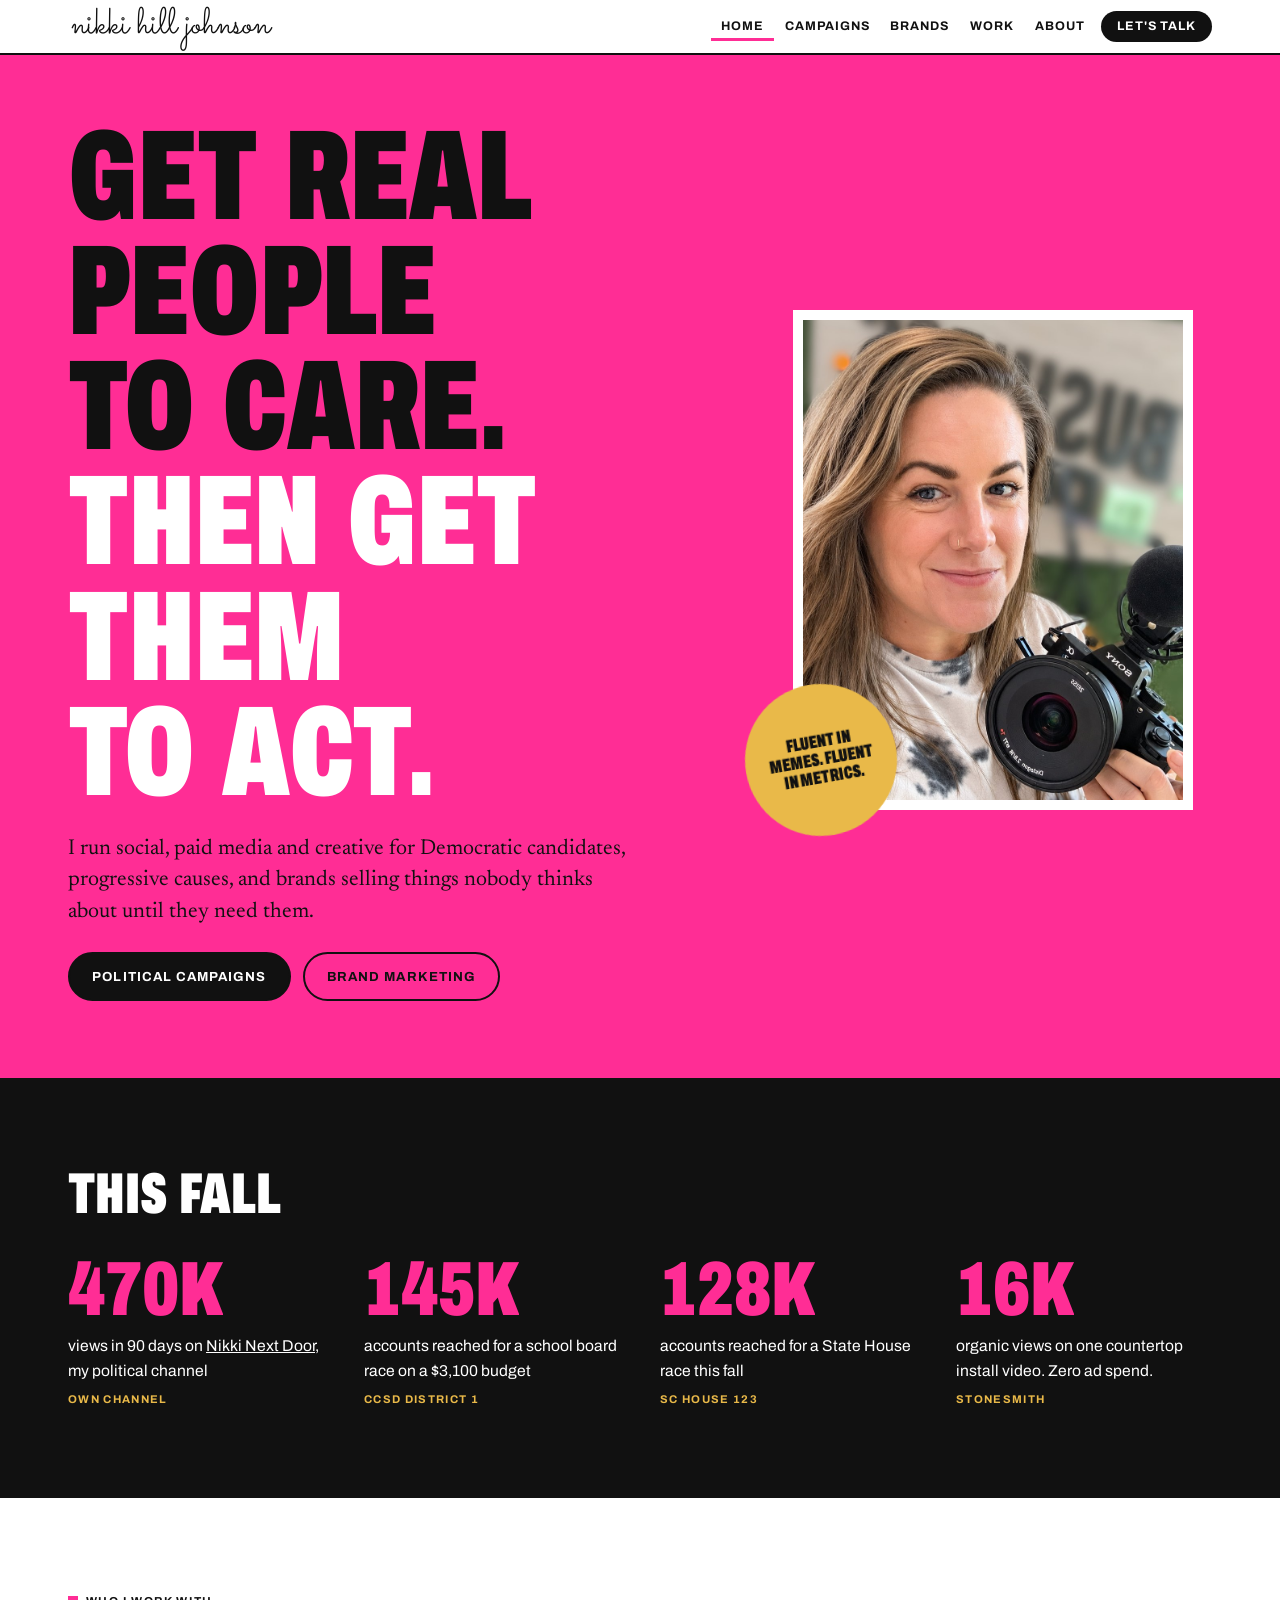
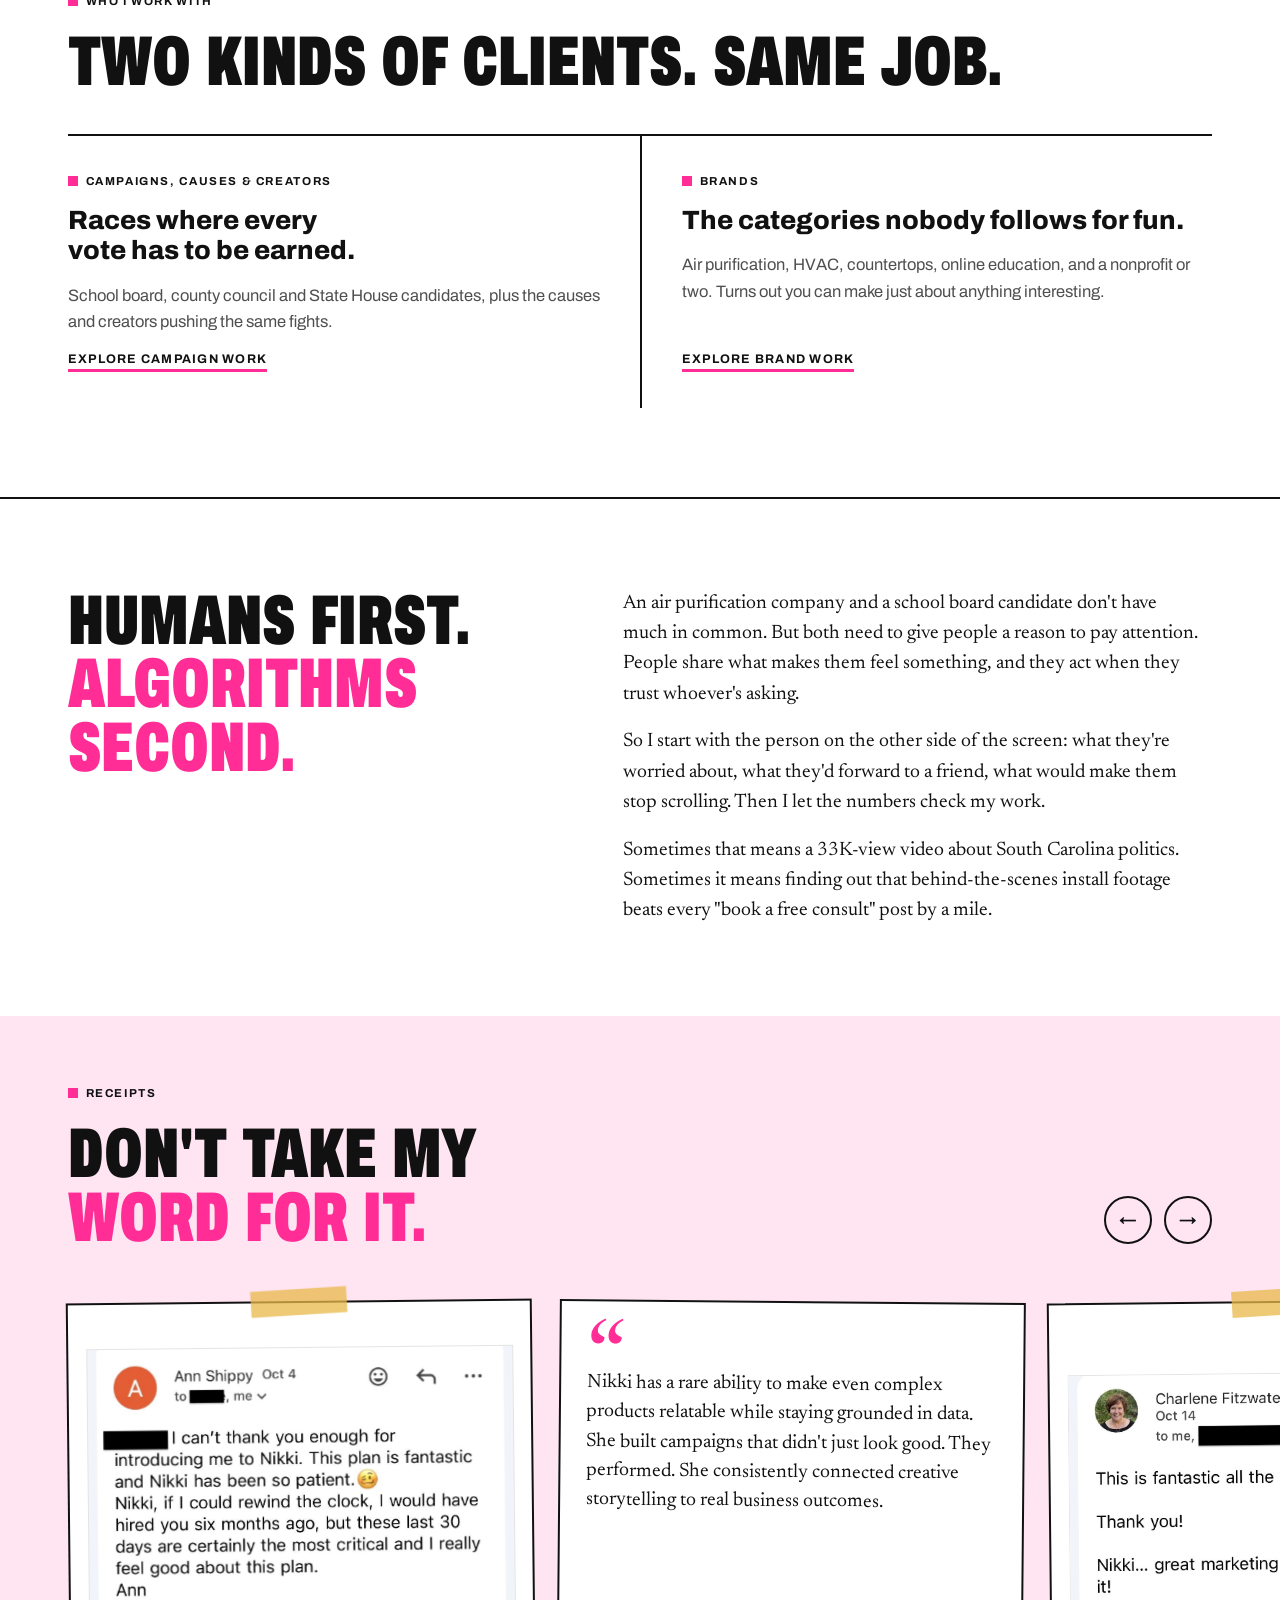
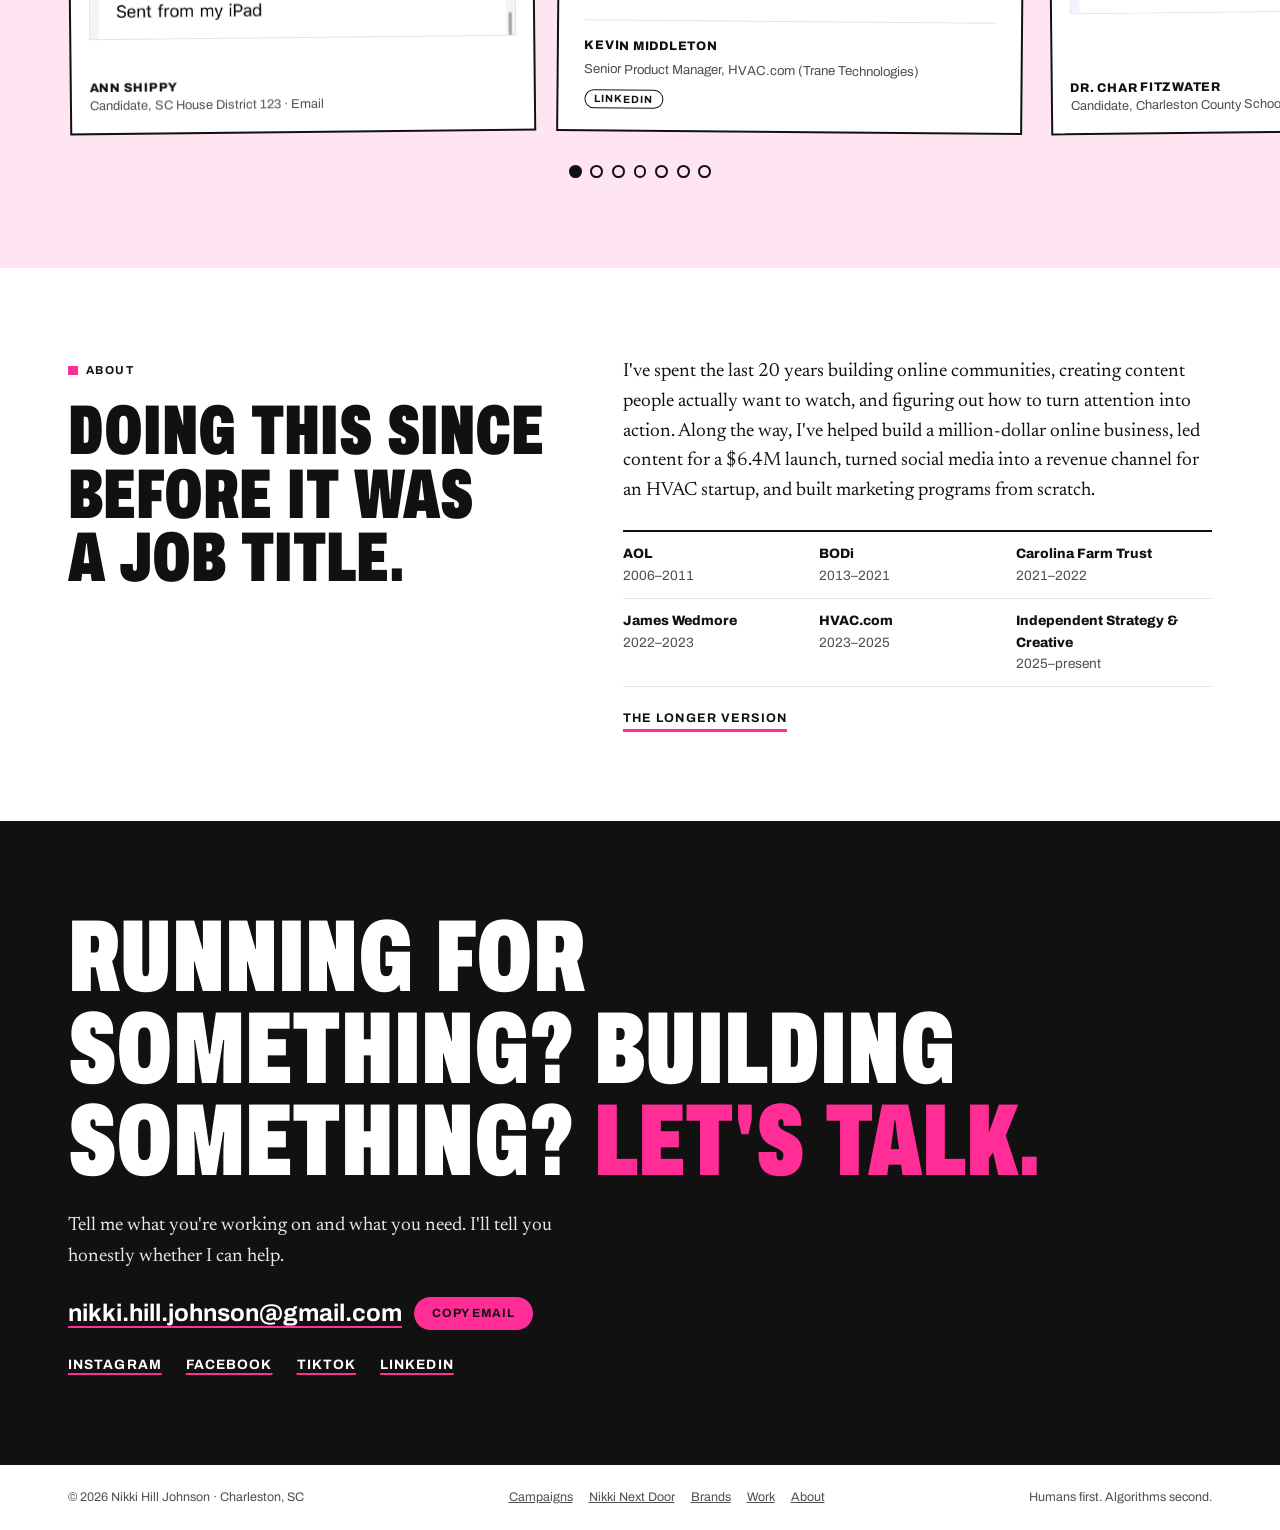
==== commit e333770e: "Rewrite homepage campaign card headline Co-Authored-By: Claude Opus 5.5 <noreply@anthropic.com> Clau" ====
--- a/index.html
+++ b/index.html
@@ -85,8 +85,8 @@
       <div class="doors">
         <div class="door">
           <span class="label">Campaigns, causes &amp; creators</span>
-          <h3>Candidates running for office, from school board to presidential primaries.</h3>
-          <p>Organizations fighting for change. People who need to be heard.</p>
+          <h3>Races where every vote has to be earned.</h3>
+          <p>School board, county council and State House candidates, plus the causes and creators pushing the same fights.</p>
           <a class="go" href="/campaigns">Explore Campaign Work</a>
         </div>
         <div class="door">
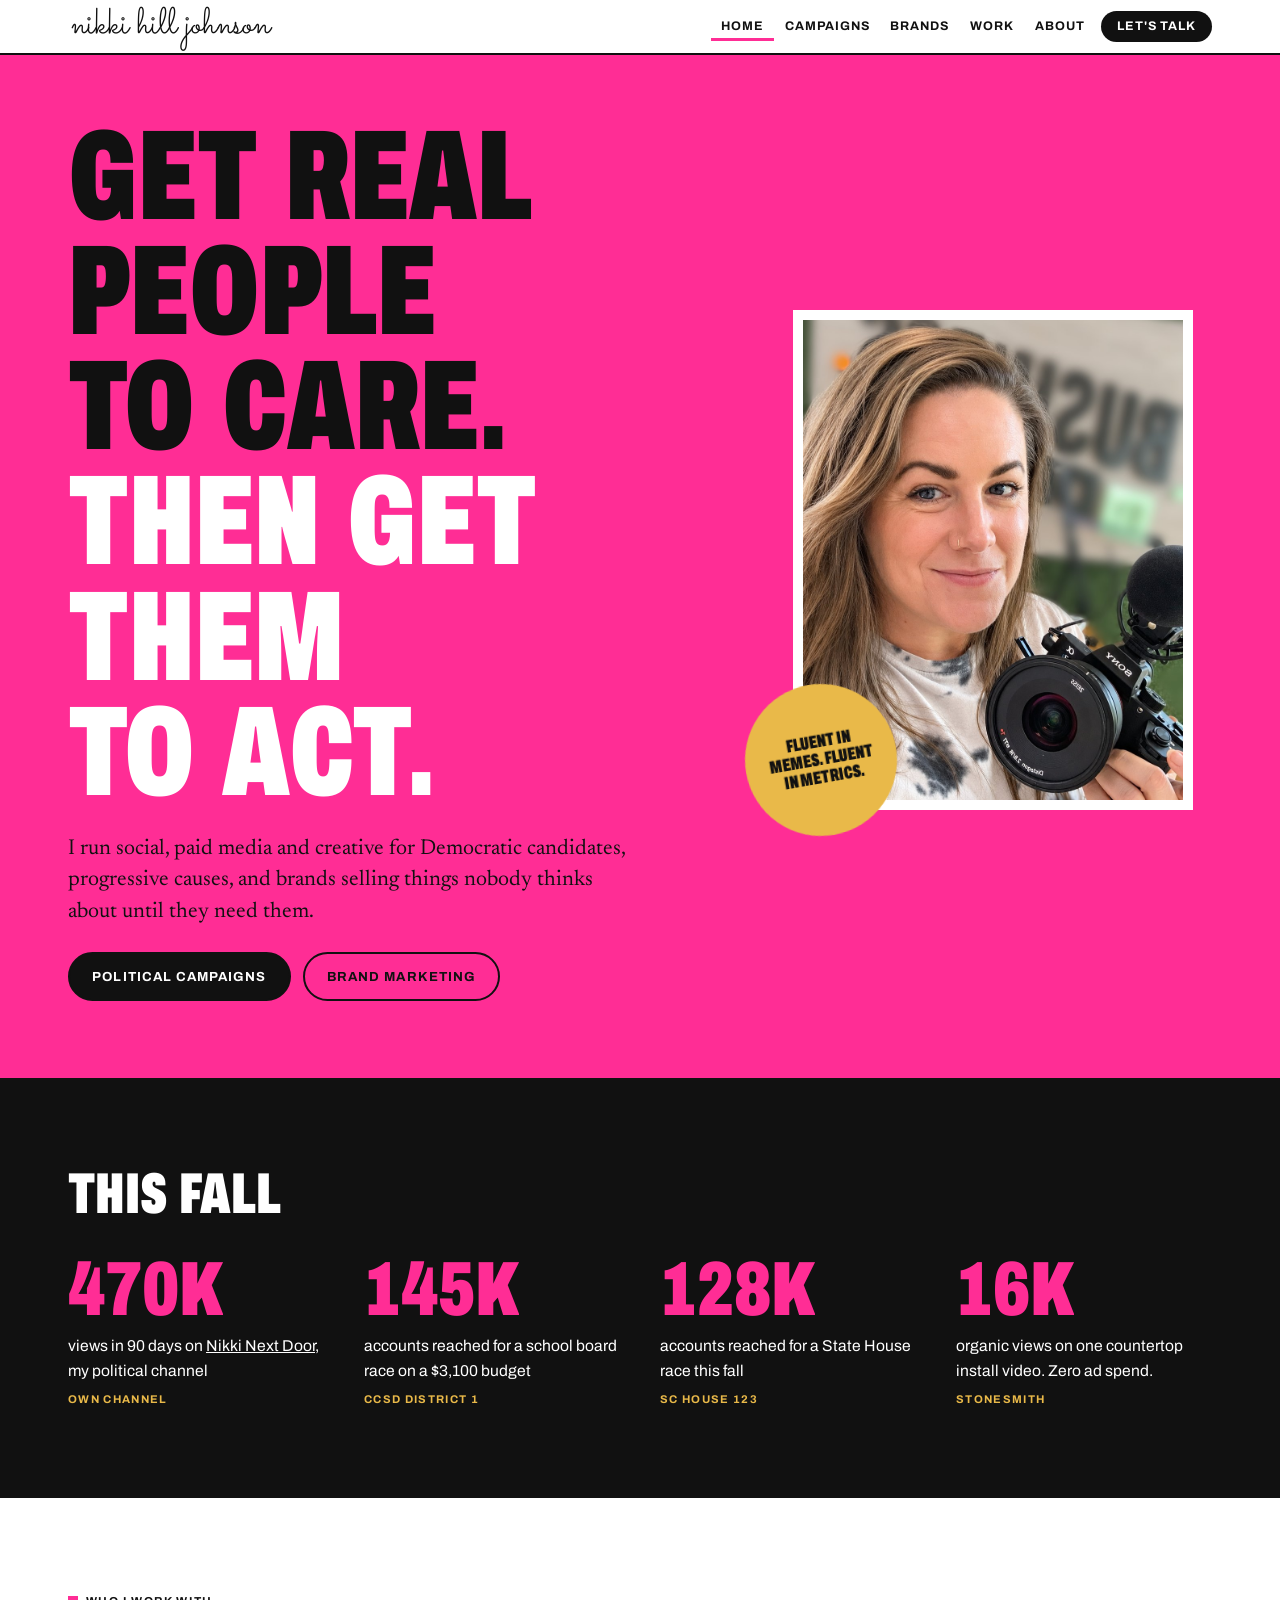
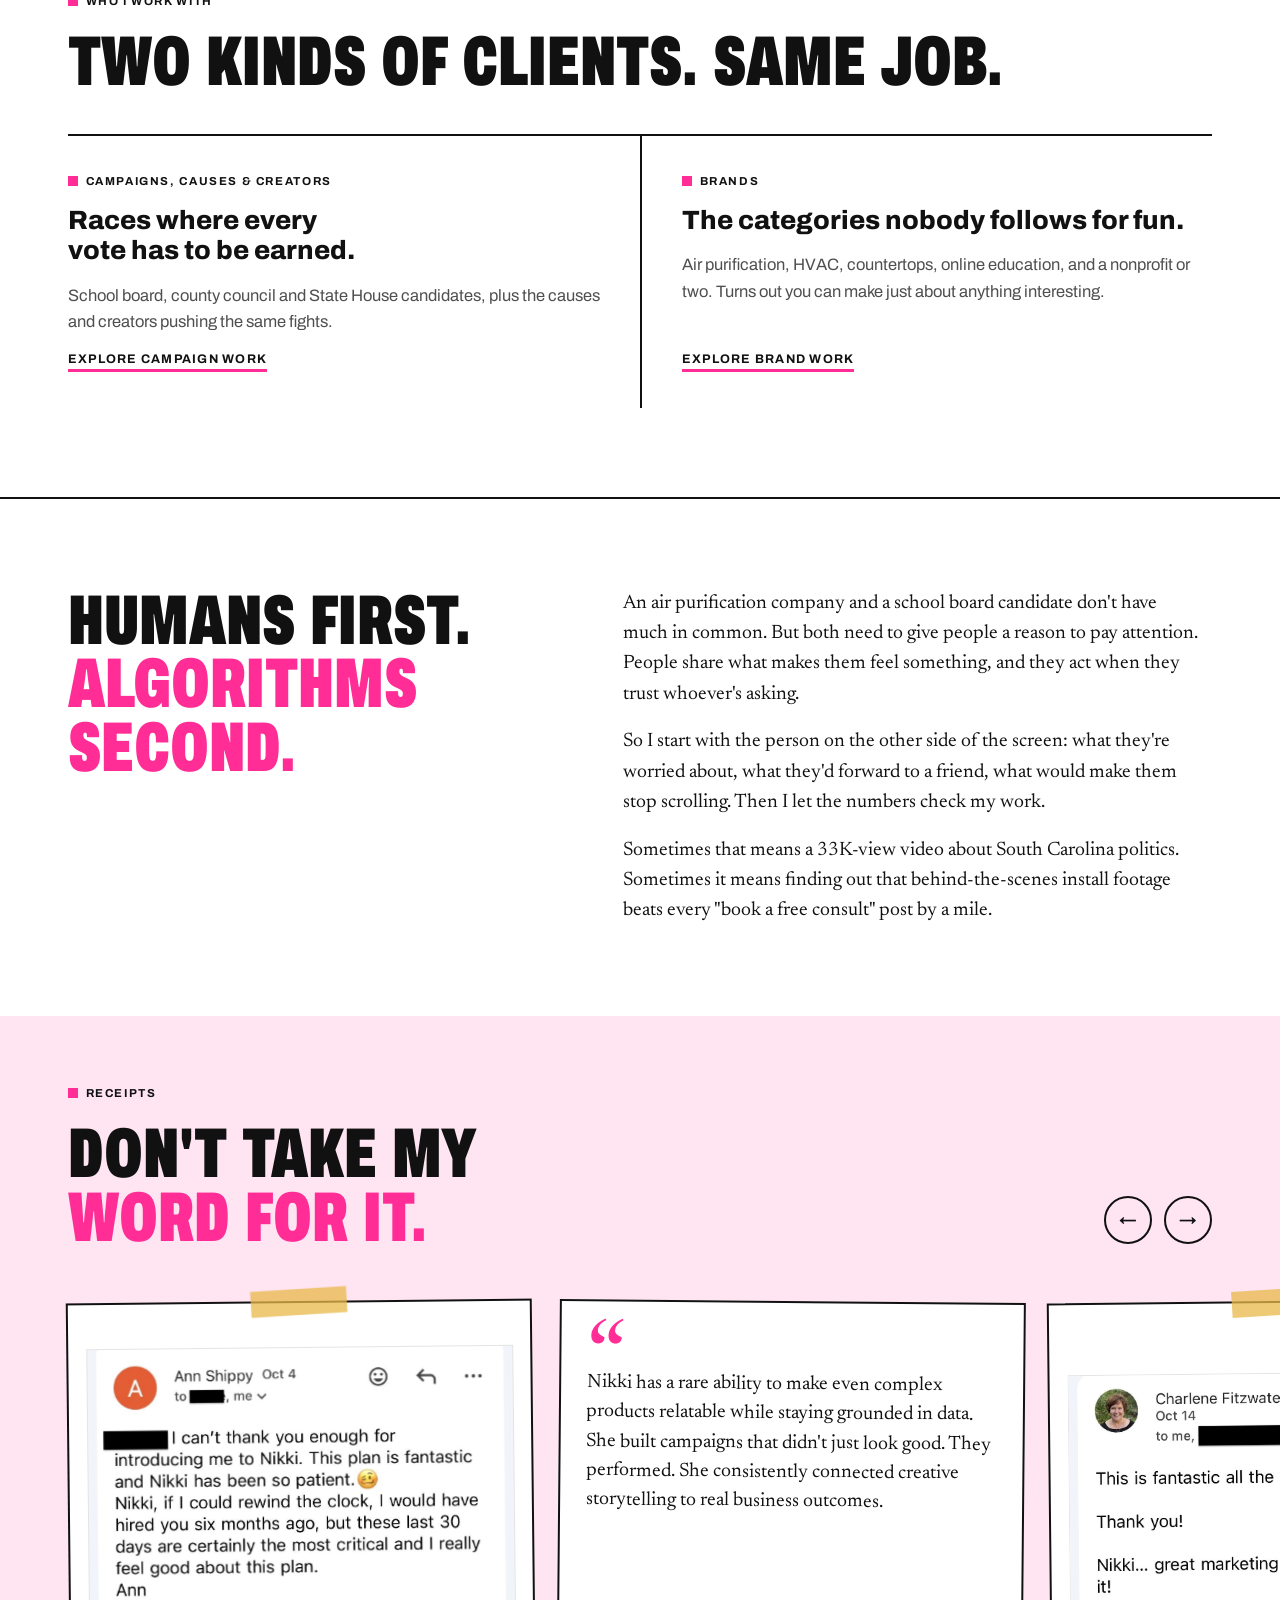
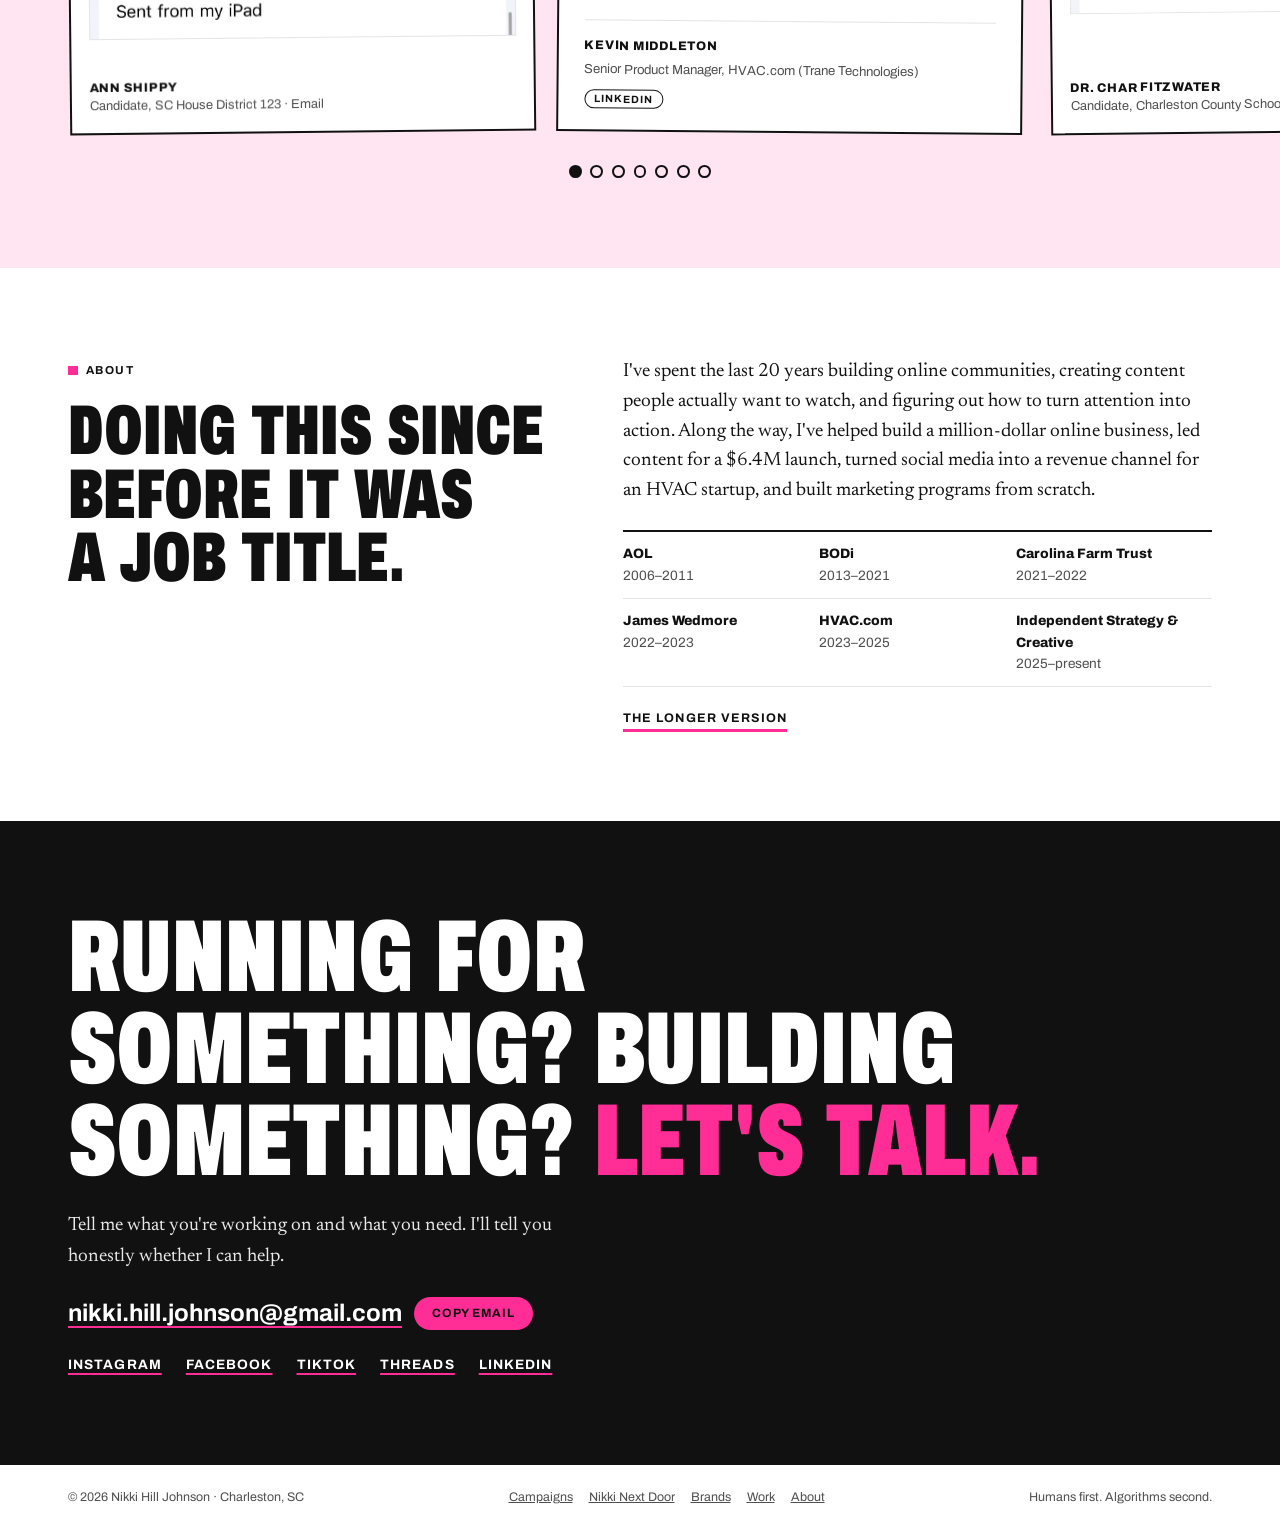
==== commit 988a7b84: "Add Threads and Facebook stats to Nikki Next Door; add Threads link sitewide Co-Authored-By: Claude " ====
--- a/index.html
+++ b/index.html
@@ -25,7 +25,7 @@
 <link rel="preconnect" href="https://fonts.gstatic.com" crossorigin>
 <link rel="stylesheet" href="https://fonts.googleapis.com/css2?family=Archivo:wdth,wght@62..125,400..900&family=Newsreader:ital,opsz,wght@0,6..72,400;1,6..72,400&family=Sacramento&display=swap">
 <link rel="stylesheet" href="/styles.css?v=20261109b">
-<script type="application/ld+json">{"@context": "https://schema.org", "@graph": [{"@type": "Person", "@id": "https://nikkihilljohnson.com/#nikki", "name": "Nikki Hill Johnson", "alternateName": "Nikki Next Door", "url": "https://nikkihilljohnson.com/", "image": "https://nikkihilljohnson.com/media/camera.jpg", "email": "mailto:nikki.hill.johnson@gmail.com", "jobTitle": "Digital Marketing Strategist", "description": "Charleston, SC digital strategist running social, paid media and creative for Democratic candidates, progressive causes and brands. Creator of Nikki Next Door.", "address": {"@type": "PostalAddress", "addressLocality": "Charleston", "addressRegion": "SC", "addressCountry": "US"}, "homeLocation": {"@type": "Place", "name": "Charleston, South Carolina"}, "knowsAbout": ["Social media strategy", "Paid social advertising", "Meta ads", "Political campaigns", "Content strategy", "Short-form video", "South Carolina politics", "Creator partnerships", "Influencer marketing"], "sameAs": ["https://instagram.com/nikkihilljohnson", "https://www.threads.net/@nikkihilljohnson", "https://www.tiktok.com/@nikkinextdoorsc", "https://www.facebook.com/nikkinextdoorsc", "https://www.linkedin.com/in/nikkihilljohnson/"]}, {"@type": "WebSite", "@id": "https://nikkihilljohnson.com/#site", "url": "https://nikkihilljohnson.com/", "name": "Nikki Hill Johnson", "publisher": {"@id": "https://nikkihilljohnson.com/#nikki"}}, {"@type": "WebPage", "@id": "https://nikkihilljohnson.com/#page", "url": "https://nikkihilljohnson.com/", "name": "Nikki Hill Johnson | Campaign & Brand Digital Strategist, SC", "description": "Social, paid media and creative for Democratic candidates, progressive causes, and brands. 15+ years. Charleston, SC.", "isPartOf": {"@id": "https://nikkihilljohnson.com/#site"}, "about": {"@id": "https://nikkihilljohnson.com/#nikki"}}]}</script>
+<script type="application/ld+json">{"@context": "https://schema.org", "@graph": [{"@type": "Person", "@id": "https://nikkihilljohnson.com/#nikki", "name": "Nikki Hill Johnson", "alternateName": "Nikki Next Door", "url": "https://nikkihilljohnson.com/", "image": "https://nikkihilljohnson.com/media/camera.jpg", "email": "mailto:nikki.hill.johnson@gmail.com", "jobTitle": "Digital Marketing Strategist", "description": "Charleston, SC digital strategist running social, paid media and creative for Democratic candidates, progressive causes and brands. Creator of Nikki Next Door.", "address": {"@type": "PostalAddress", "addressLocality": "Charleston", "addressRegion": "SC", "addressCountry": "US"}, "homeLocation": {"@type": "Place", "name": "Charleston, South Carolina"}, "knowsAbout": ["Social media strategy", "Paid social advertising", "Meta ads", "Political campaigns", "Content strategy", "Short-form video", "South Carolina politics", "Creator partnerships", "Influencer marketing"], "sameAs": ["https://instagram.com/nikkihilljohnson", "https://www.threads.com/@nikkihilljohnson", "https://www.tiktok.com/@nikkinextdoorsc", "https://www.facebook.com/nikkinextdoorsc", "https://www.linkedin.com/in/nikkihilljohnson/"]}, {"@type": "WebSite", "@id": "https://nikkihilljohnson.com/#site", "url": "https://nikkihilljohnson.com/", "name": "Nikki Hill Johnson", "publisher": {"@id": "https://nikkihilljohnson.com/#nikki"}}, {"@type": "WebPage", "@id": "https://nikkihilljohnson.com/#page", "url": "https://nikkihilljohnson.com/", "name": "Nikki Hill Johnson | Campaign & Brand Digital Strategist, SC", "description": "Social, paid media and creative for Democratic candidates, progressive causes, and brands. 15+ years. Charleston, SC.", "isPartOf": {"@id": "https://nikkihilljohnson.com/#site"}, "about": {"@id": "https://nikkihilljohnson.com/#nikki"}}]}</script>
 <script>document.documentElement.classList.add("js")</script>
 </head>
 <body data-page="home">
@@ -171,6 +171,7 @@
       <a href="https://instagram.com/nikkihilljohnson" target="_blank" rel="noopener">Instagram</a>
       <a href="https://www.facebook.com/nikkinextdoorsc" target="_blank" rel="noopener">Facebook</a>
       <a href="https://www.tiktok.com/@nikkinextdoorsc" target="_blank" rel="noopener">TikTok</a>
+      <a href="https://www.threads.com/@nikkihilljohnson" target="_blank" rel="noopener">Threads</a>
       <a href="https://www.linkedin.com/in/nikkihilljohnson/" target="_blank" rel="noopener">LinkedIn</a>
     </div>
   </div>
--- a/styles.css
+++ b/styles.css
@@ -184,7 +184,7 @@
 .ba img{border:1px solid var(--line);width:100%}
 .ba figcaption{font-size:.72rem;font-weight:700;letter-spacing:.12em;text-transform:uppercase}
 .ground{font-family:var(--serif);font-size:1.15rem;padding-top:2.5rem}
-.logos{display:grid;grid-template-columns:repeat(3,1fr);gap:2rem 1.5rem;align-items:center;justify-items:center;margin-top:2rem;padding-top:1.5rem;border-top:2px solid var(--ink)}
+.logos{display:grid;grid-template-columns:repeat(3,1fr);gap:2rem 1.5rem;align-items:center;justify-items:center;margin-top:2rem}
 .logos img{height:clamp(3.5rem,8vw,5.5rem);width:100%;max-width:12rem;object-fit:contain;filter:grayscale(1) contrast(1.1)}
 @media (min-width:900px){.logos{grid-template-columns:repeat(6,1fr)}}
 .caselogo{height:4.5rem;width:auto;align-self:flex-start}
